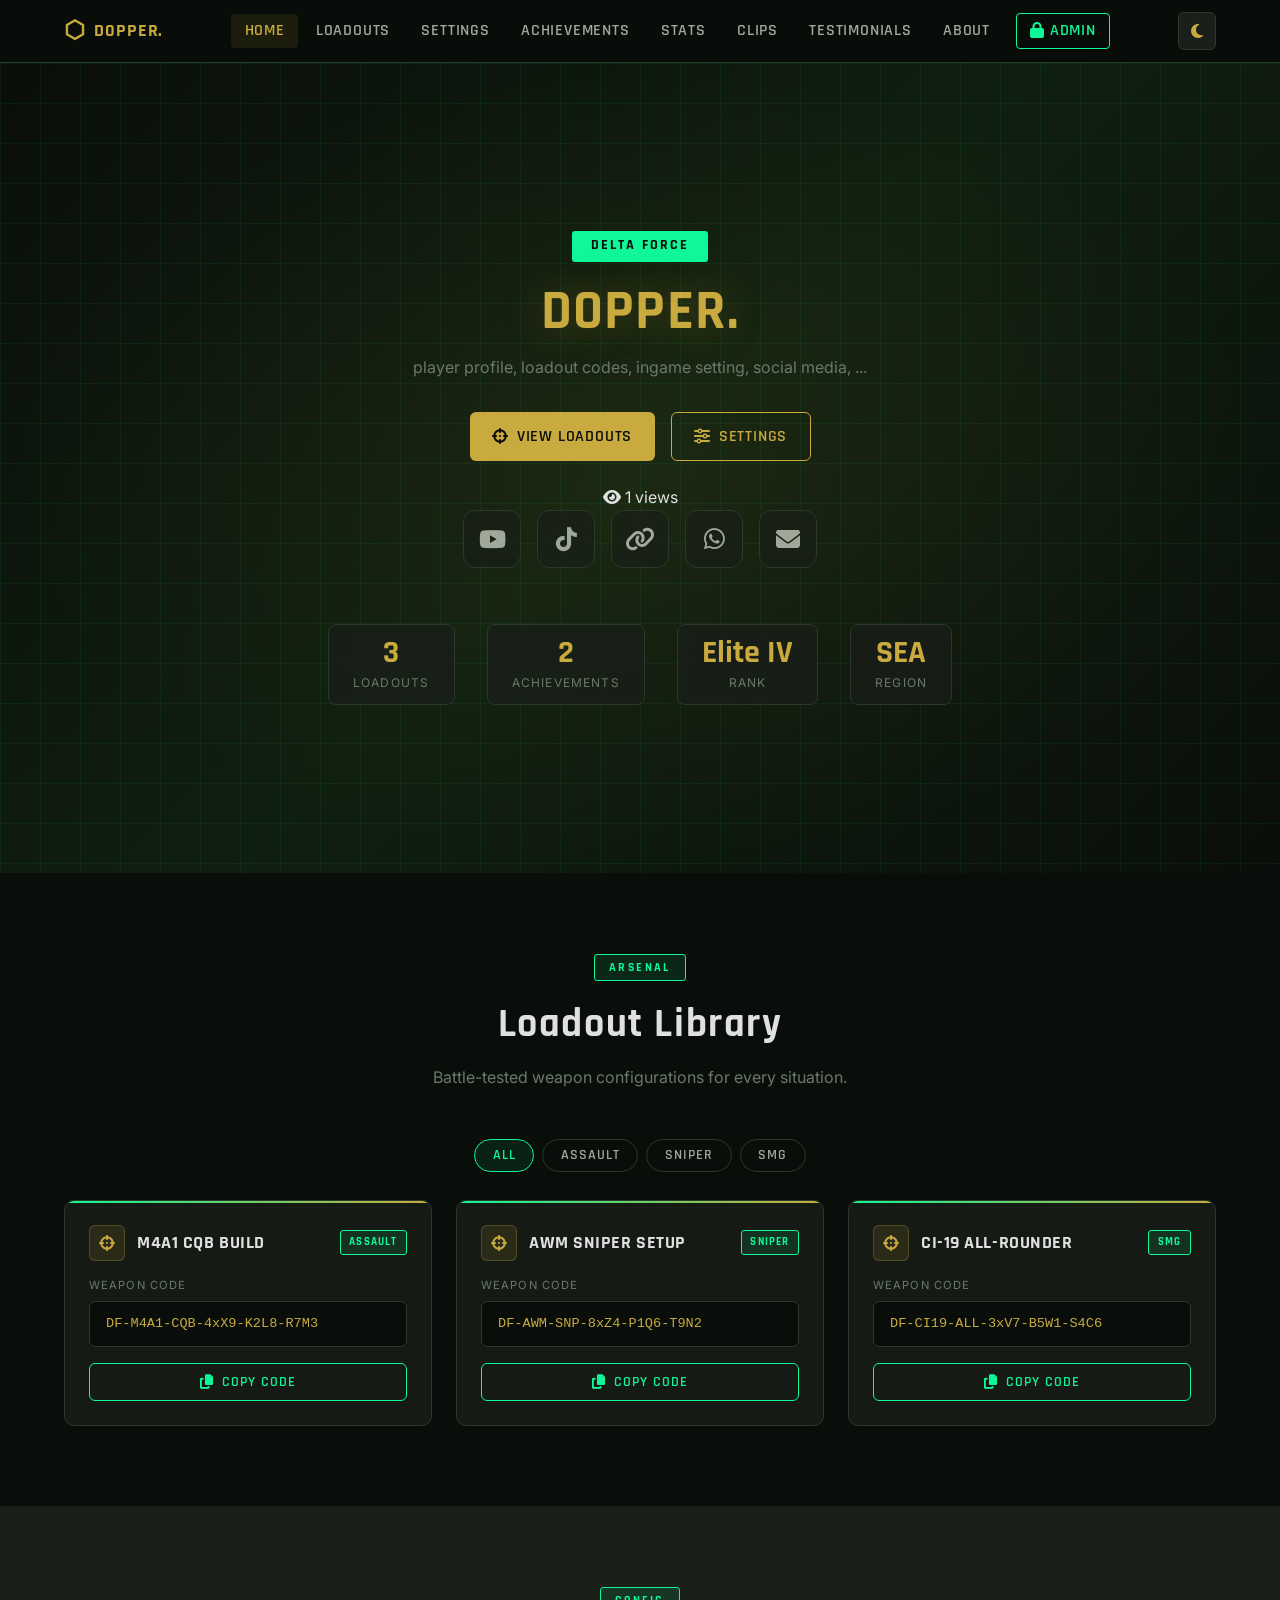
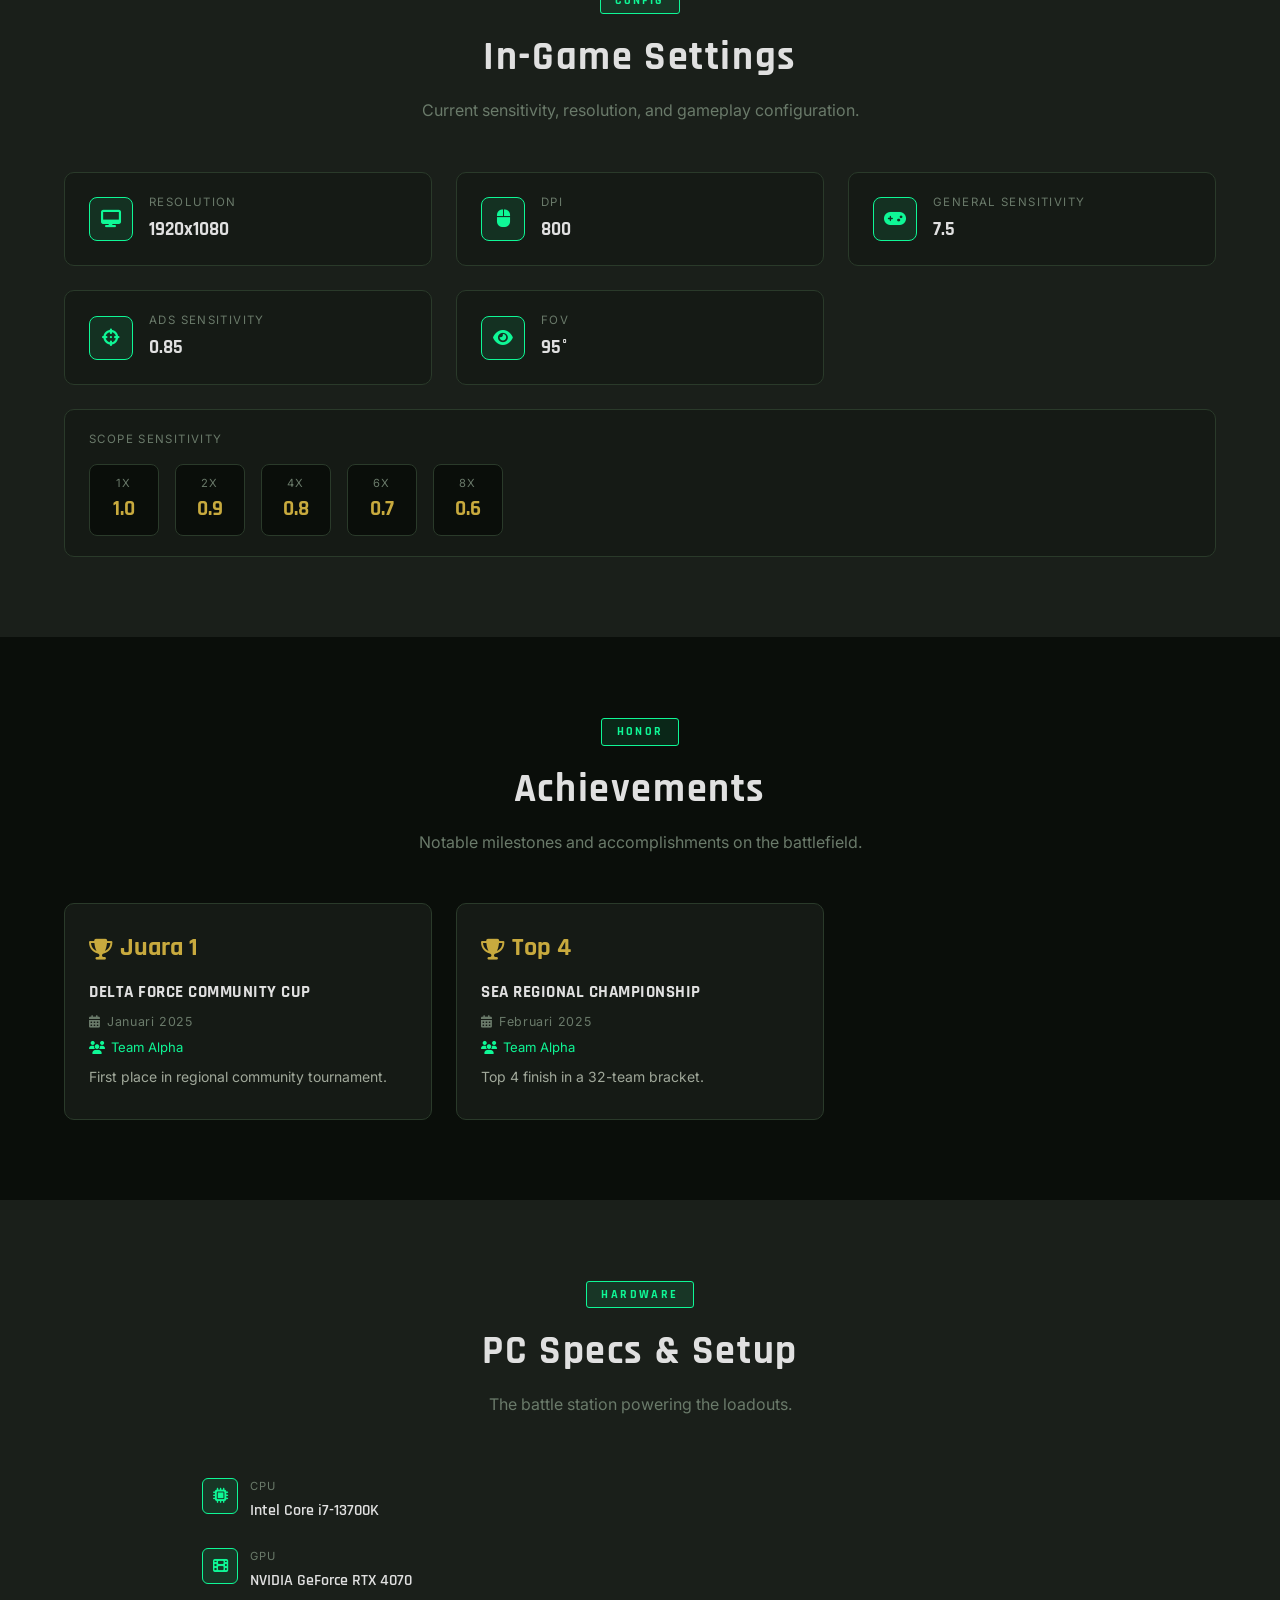
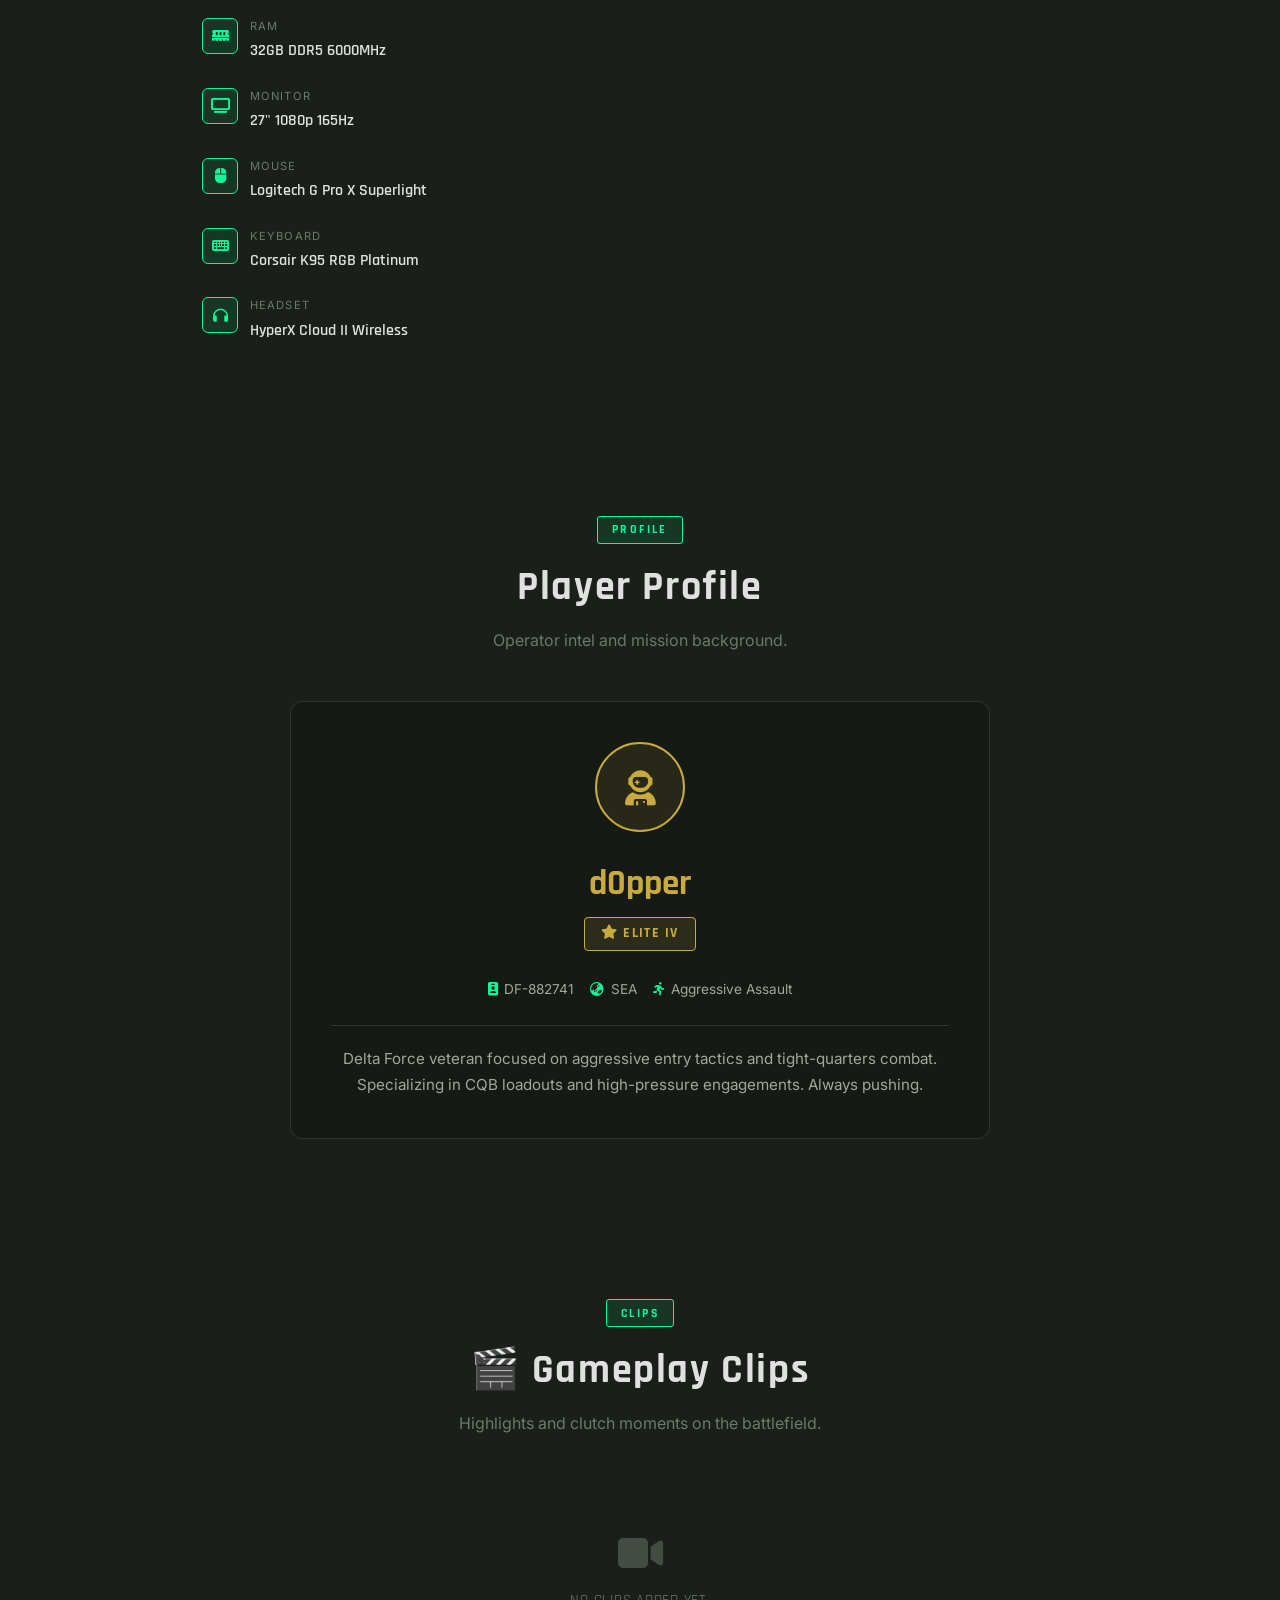
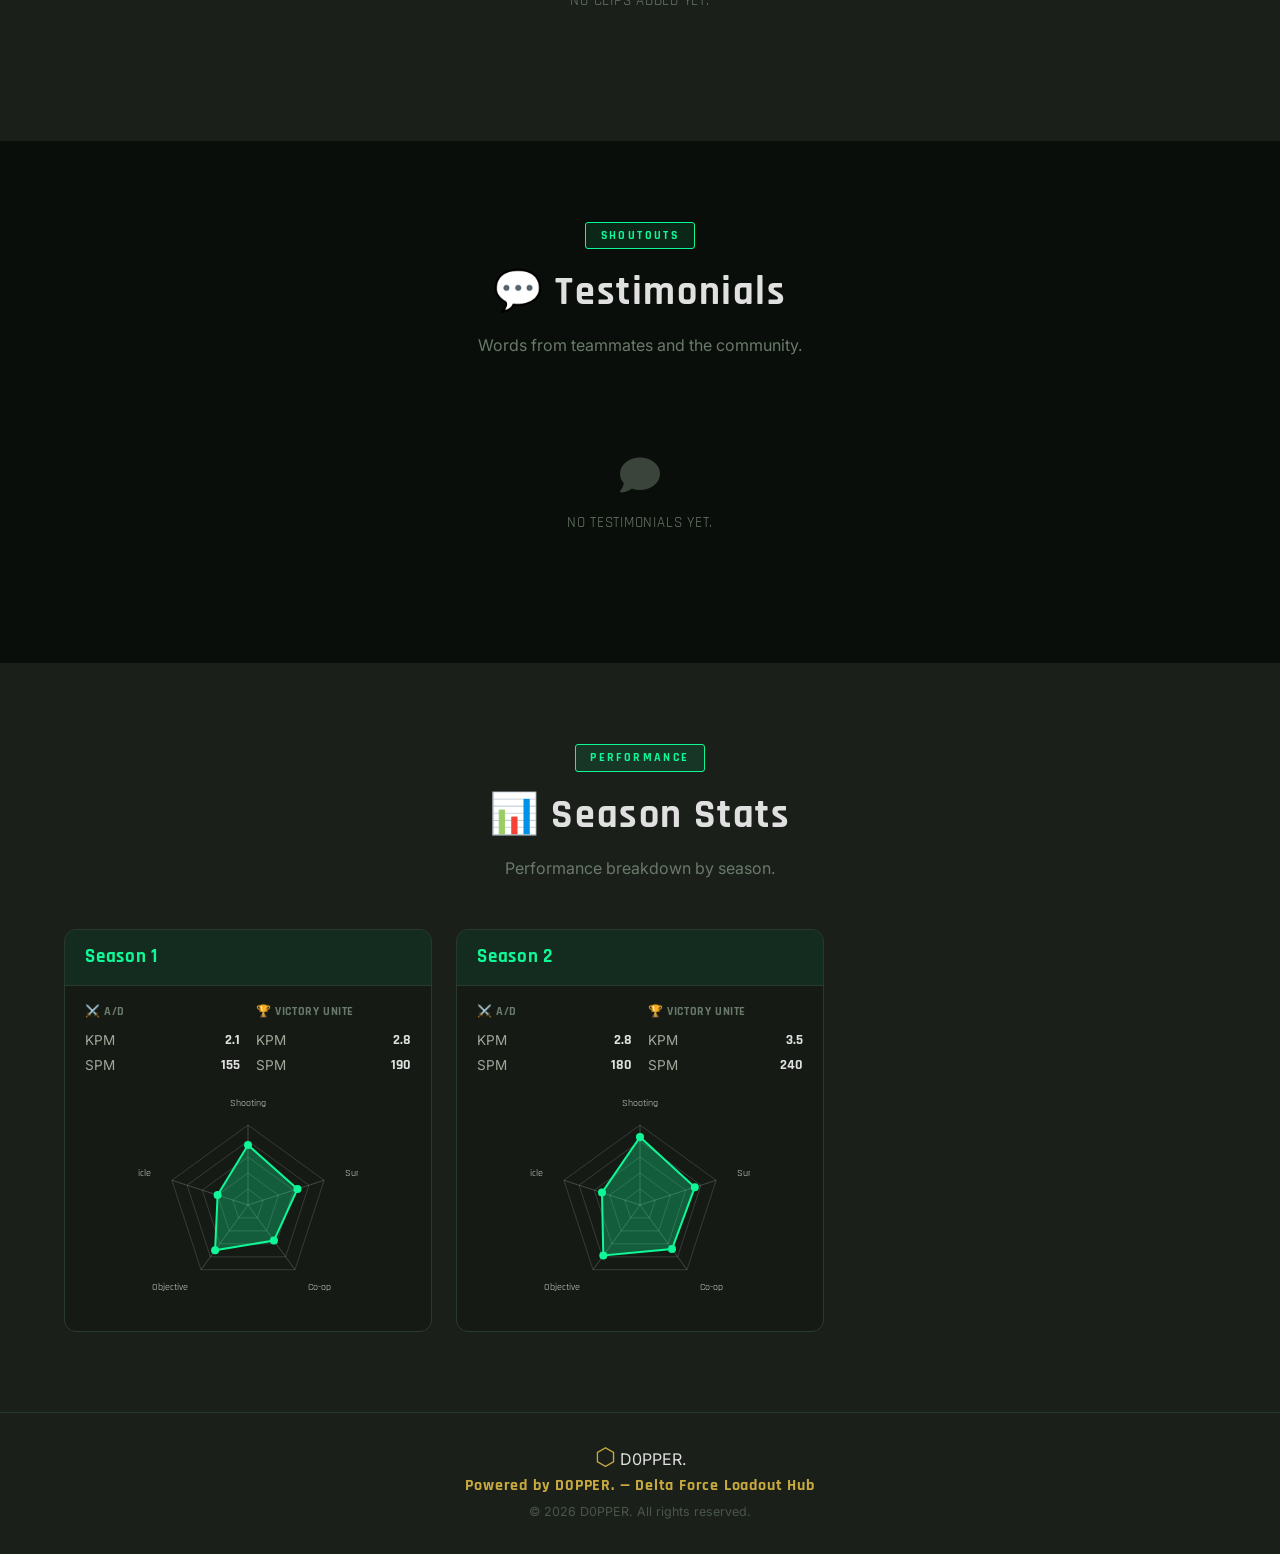
==== index.html @ c7f099c8 "Remove Player Stats section from homepage Co-authored-by: d0pper16 <250989698+d0pper16@users.noreply" ====
<!DOCTYPE html>
<html lang="en" data-theme="dark">
<head>
  <meta charset="UTF-8" />
  <meta name="viewport" content="width=device-width, initial-scale=1.0" />
  <title>D0PPER. | Delta Force Loadout Hub</title>
  <link rel="preconnect" href="https://fonts.googleapis.com" />
  <link rel="preconnect" href="https://fonts.gstatic.com" crossorigin />
  <link href="https://fonts.googleapis.com/css2?family=Rajdhani:wght@400;500;600;700&family=Inter:wght@300;400;500;600&display=swap" rel="stylesheet" />
  <link rel="stylesheet" href="https://cdnjs.cloudflare.com/ajax/libs/font-awesome/6.5.0/css/all.min.css" />
  <link rel="stylesheet" href="style.css" />
</head>
<body>

  <!-- NAVBAR -->
  <nav class="navbar" id="navbar">
    <div class="nav-container">
      <a href="#home" class="nav-brand">
        <span class="brand-icon">⬡</span>
        <span class="brand-text">D0PPER.</span>
      </a>
      <ul class="nav-links" id="navLinks">
        <li><a href="#home" class="nav-link active">Home</a></li>
        <li><a href="#loadouts" class="nav-link">Loadouts</a></li>
        <li><a href="#settings" class="nav-link">Settings</a></li>
        <li><a href="#achievements" class="nav-link">Achievements</a></li>
        <li><a href="#season-stats" class="nav-link">Stats</a></li>
        <li><a href="#clips" class="nav-link">Clips</a></li>
        <li><a href="#testimonials" class="nav-link">Testimonials</a></li>
        <li><a href="#about" class="nav-link">About</a></li>
        <li><a href="admin.html" class="nav-link nav-admin"><i class="fas fa-lock"></i> Admin</a></li>
      </ul>
      <div class="nav-actions">
        <button class="theme-toggle" id="themeToggle" title="Toggle Dark/Light Mode">
          <i class="fas fa-moon" id="themeIcon"></i>
        </button>
        <button class="hamburger" id="hamburger" aria-label="Toggle menu">
          <span></span><span></span><span></span>
        </button>
      </div>
    </div>
  </nav>

  <!-- HERO SECTION -->
  <section class="hero" id="home">
    <div class="hero-grid"></div>
    <div class="hero-content">
      <div class="hero-badge">DELTA FORCE</div>
      <h1 class="hero-title">D0PPER.</h1>
      <p class="hero-sub">player profile, loadout codes, ingame setting, social media, ...</p>
      <div class="hero-actions">
        <a href="#loadouts" class="btn btn-primary"><i class="fas fa-crosshairs"></i> View Loadouts</a>
        <a href="#settings" class="btn btn-outline"><i class="fas fa-sliders-h"></i> Settings</a>
      </div>
      <div class="visitor-counter" id="visitorCounter">
        <i class="fas fa-eye"></i> <span id="viewCount">0</span> views
      </div>
      <div class="social-links" id="socialLinks">
        <!-- Filled by JS -->
      </div>
    </div>
    <div class="hero-stats" id="heroStats">
      <!-- Filled by JS -->
    </div>
  </section>

  <!-- LOADOUTS SECTION -->
  <section class="section" id="loadouts">
    <div class="container">
      <div class="section-header">
        <div class="section-tag">ARSENAL</div>
        <h2 class="section-title">Loadout Library</h2>
        <p class="section-desc">Battle-tested weapon configurations for every situation.</p>
      </div>
      <div class="loadout-filter" id="loadoutFilter">
        <!-- Filled by JS -->
      </div>
      <!-- Favorite weapons header -->
      <div id="favoriteSection" style="display:none">
        <h3 class="favorite-section-title"><i class="fas fa-star"></i> Favorite Weapons</h3>
        <div class="favorite-grid" id="favoriteGrid"></div>
      </div>
      <!-- Regular grid -->
      <div class="loadout-grid" id="loadoutGrid"></div>
    </div>
  </section>

  <!-- SETTINGS SECTION -->
  <section class="section section-alt" id="settings">
    <div class="container">
      <div class="section-header">
        <div class="section-tag">CONFIG</div>
        <h2 class="section-title">In-Game Settings</h2>
        <p class="section-desc">Current sensitivity, resolution, and gameplay configuration.</p>
      </div>
      <div class="settings-dashboard" id="settingsDashboard">
        <!-- Filled by JS -->
      </div>
    </div>
  </section>

  <!-- ACHIEVEMENTS SECTION -->
  <section class="section" id="achievements">
    <div class="container">
      <div class="section-header">
        <div class="section-tag">HONOR</div>
        <h2 class="section-title">Achievements</h2>
        <p class="section-desc">Notable milestones and accomplishments on the battlefield.</p>
      </div>
      <div class="achievements-grid" id="achievementsGrid">
        <!-- Filled by JS -->
      </div>
    </div>
  </section>

  <!-- PC SPECS SECTION -->
  <section class="section section-alt" id="pcspecs">
    <div class="container">
      <div class="section-header">
        <div class="section-tag">HARDWARE</div>
        <h2 class="section-title">PC Specs &amp; Setup</h2>
        <p class="section-desc">The battle station powering the loadouts.</p>
      </div>
      <div class="specs-card" id="specsCard">
        <!-- Filled by JS -->
      </div>
    </div>
  </section>

  <!-- ABOUT SECTION -->
  <section class="section section-alt" id="about">
    <div class="container">
      <div class="section-header">
        <div class="section-tag">PROFILE</div>
        <h2 class="section-title">Player Profile</h2>
        <p class="section-desc">Operator intel and mission background.</p>
      </div>
      <div class="profile-card" id="profileCard">
        <!-- Filled by JS -->
      </div>
    </div>
  </section>

  <!-- CLIPS SECTION -->
  <section class="section section-alt" id="clips">
    <div class="container">
      <div class="section-header">
        <div class="section-tag">CLIPS</div>
        <h2 class="section-title">🎬 Gameplay Clips</h2>
        <p class="section-desc">Highlights and clutch moments on the battlefield.</p>
      </div>
      <div class="clips-grid" id="clipsGrid">
        <!-- Filled by JS -->
      </div>
    </div>
  </section>

  <!-- TESTIMONIALS SECTION -->
  <section class="section" id="testimonials">
    <div class="container">
      <div class="section-header">
        <div class="section-tag">SHOUTOUTS</div>
        <h2 class="section-title">💬 Testimonials</h2>
        <p class="section-desc">Words from teammates and the community.</p>
      </div>
      <div class="testimonials-grid" id="testimonialsGrid">
        <!-- Filled by JS -->
      </div>
    </div>
  </section>

  <!-- SEASON STATS SECTION -->
  <section class="section section-alt" id="season-stats">
    <div class="container">
      <div class="section-header">
        <div class="section-tag">PERFORMANCE</div>
        <h2 class="section-title">📊 Season Stats</h2>
        <p class="section-desc">Performance breakdown by season.</p>
      </div>
      <div class="season-stats-grid" id="seasonStatsGrid">
        <!-- Filled by JS -->
      </div>
    </div>
  </section>

  <!-- FOOTER -->
  <footer class="footer">
    <div class="container">
      <div class="footer-brand">
        <span class="brand-icon">⬡</span>
        <span>D0PPER.</span>
      </div>
      <p class="footer-text">Powered by D0PPER. &mdash; Delta Force Loadout Hub</p>
      <p class="footer-copy">&copy; <span id="footerYear"></span> D0PPER. All rights reserved.</p>
    </div>
  </footer>

  <!-- COPY TOAST -->
  <div class="toast" id="copyToast">
    <i class="fas fa-check-circle"></i> Code copied to clipboard!
  </div>

  <!-- LIGHTBOX -->
  <div class="lightbox" id="lightbox">
    <div class="lightbox-overlay" id="lightboxOverlay"></div>
    <div class="lightbox-content">
      <button class="lightbox-close" id="lightboxClose"><i class="fas fa-times"></i></button>
      <img class="lightbox-img" id="lightboxImg" src="" alt="Achievement Photo" />
    </div>
  </div>

  <script src="script.js"></script>
</body>
</html>
---- style.css ----
/* ============================================================
   style.css — D0PPER. | Military Tactical Theme
   ============================================================ */

/* ── GOOGLE FONTS ────────────────────────────────────────── */
@import url('https://fonts.googleapis.com/css2?family=Rajdhani:wght@400;500;600;700&family=Inter:wght@300;400;500;600&display=swap');

/* ── CSS VARIABLES ───────────────────────────────────────── */
:root {
  /* Dark theme (default) */
  --bg-primary:    #0a0e0a;
  --bg-secondary:  #1a1f1a;
  --bg-card:       #151a15;
  --bg-card-hover: #1f261f;
  --border-color:  #2a3a2a;
  --border-accent: #c8aa3e44;
  --text-primary:  #e0e0e0;
  --text-secondary:#a0a89a;
  --text-muted:    #6a7a6a;
  --accent:        #c8aa3e;
  --accent-dim:    #9a7e28;
  --accent2:       #0ff796;
  --accent2-light: #0ff796;
  --danger:        #c0392b;
  --danger-hover:  #e74c3c;
  --success:       #27ae60;
  --success-hover: #2ecc71;
  --shadow:        0 4px 20px rgba(0, 0, 0, 0.6);
  --shadow-accent: 0 0 20px rgba(200, 170, 62, 0.15);
  --glow:          0 0 10px rgba(200, 170, 62, 0.3);
  --nav-bg:        rgba(10, 14, 10, 0.95);
  --hero-bg:       linear-gradient(135deg, #0a0e0a 0%, #0f1f0f 50%, #0a0e0a 100%);
}

[data-theme="light"] {
  --bg-primary:    #f0f2ef;
  --bg-secondary:  #e2e6e0;
  --bg-card:       #ffffff;
  --bg-card-hover: #f5f7f4;
  --border-color:  #cdd4c8;
  --border-accent: #c8aa3e66;
  --text-primary:  #1a2418;
  --text-secondary:#4a5e42;
  --text-muted:    #7a8a74;
  --accent:        #9a7e28;
  --accent-dim:    #7a6218;
  --accent2:       #0aa85a;
  --accent2-light: #0cf07e;
  --shadow:        0 4px 20px rgba(0, 0, 0, 0.1);
  --shadow-accent: 0 0 20px rgba(154, 126, 40, 0.1);
  --glow:          0 0 10px rgba(154, 126, 40, 0.2);
  --nav-bg:        rgba(240, 242, 239, 0.97);
  --hero-bg:       linear-gradient(135deg, #d8dfd4 0%, #c8d4c0 50%, #d8dfd4 100%);
}

/* ── RESET & BASE ────────────────────────────────────────── */
*, *::before, *::after { box-sizing: border-box; margin: 0; padding: 0; }

html {
  scroll-behavior: smooth;
  font-size: 16px;
}

body {
  font-family: 'Inter', sans-serif;
  background-color: var(--bg-primary);
  color: var(--text-primary);
  line-height: 1.6;
  transition: background-color 0.3s ease, color 0.3s ease;
}

h1, h2, h3, h4, h5 {
  font-family: 'Rajdhani', sans-serif;
  font-weight: 700;
  letter-spacing: 0.04em;
}

a { text-decoration: none; color: inherit; }

ul { list-style: none; }

/* ── SCROLLBAR ───────────────────────────────────────────── */
::-webkit-scrollbar { width: 6px; }
::-webkit-scrollbar-track { background: var(--bg-secondary); }
::-webkit-scrollbar-thumb { background: var(--accent2); border-radius: 3px; }
::-webkit-scrollbar-thumb:hover { background: var(--accent); }

/* ── CONTAINER ───────────────────────────────────────────── */
.container {
  max-width: 1200px;
  margin: 0 auto;
  padding: 0 1.5rem;
}

/* ── NAVBAR ──────────────────────────────────────────────── */
.navbar {
  position: sticky;
  top: 0;
  z-index: 1000;
  background: var(--nav-bg);
  backdrop-filter: blur(12px);
  border-bottom: 1px solid var(--border-color);
  padding: 0.75rem 0;
  transition: background 0.3s ease;
}

.nav-container {
  max-width: 1200px;
  margin: 0 auto;
  padding: 0 1.5rem;
  display: flex;
  align-items: center;
  justify-content: space-between;
  gap: 1rem;
}

.nav-brand {
  display: flex;
  align-items: center;
  gap: 0.5rem;
  font-family: 'Rajdhani', sans-serif;
  font-size: 1.15rem;
  font-weight: 700;
  color: var(--accent);
  letter-spacing: 0.05em;
  text-transform: uppercase;
}

.brand-icon {
  font-size: 1.5rem;
  color: var(--accent);
  line-height: 1;
  animation: pulse-icon 3s ease-in-out infinite;
}

@keyframes pulse-icon {
  0%, 100% { opacity: 1; }
  50% { opacity: 0.6; }
}

.nav-links {
  display: flex;
  align-items: center;
  gap: 0.25rem;
}

.nav-link {
  padding: 0.4rem 0.85rem;
  border-radius: 4px;
  font-family: 'Rajdhani', sans-serif;
  font-size: 1rem;
  font-weight: 600;
  letter-spacing: 0.05em;
  text-transform: uppercase;
  color: var(--text-secondary);
  transition: color 0.2s, background 0.2s;
}

.nav-link:hover, .nav-link.active {
  color: var(--accent);
  background: rgba(200, 170, 62, 0.1);
}

.nav-admin {
  color: var(--accent2-light) !important;
  border: 1px solid var(--accent2);
  border-radius: 4px;
  margin-left: 0.5rem;
}

.nav-admin:hover {
  background: rgba(15, 247, 150, 0.15) !important;
  color: var(--accent2-light) !important;
}

.nav-actions {
  display: flex;
  align-items: center;
  gap: 0.75rem;
}

.theme-toggle {
  background: var(--bg-secondary);
  border: 1px solid var(--border-color);
  color: var(--accent);
  width: 38px;
  height: 38px;
  border-radius: 6px;
  cursor: pointer;
  display: flex;
  align-items: center;
  justify-content: center;
  font-size: 1rem;
  transition: all 0.2s;
}

.theme-toggle:hover {
  background: var(--accent);
  color: var(--bg-primary);
  border-color: var(--accent);
}

.hamburger {
  display: none;
  flex-direction: column;
  gap: 5px;
  background: none;
  border: none;
  cursor: pointer;
  padding: 0.3rem;
}

.hamburger span {
  display: block;
  width: 24px;
  height: 2px;
  background: var(--text-primary);
  border-radius: 2px;
  transition: all 0.3s;
}

/* ── BUTTONS ─────────────────────────────────────────────── */
.btn {
  display: inline-flex;
  align-items: center;
  gap: 0.5rem;
  padding: 0.65rem 1.4rem;
  border-radius: 6px;
  font-family: 'Rajdhani', sans-serif;
  font-size: 1rem;
  font-weight: 600;
  letter-spacing: 0.05em;
  text-transform: uppercase;
  border: none;
  cursor: pointer;
  transition: all 0.2s ease;
}

.btn-primary {
  background: var(--accent);
  color: #0a0e0a;
}
.btn-primary:hover {
  background: #d4b84a;
  transform: translateY(-1px);
  box-shadow: var(--glow);
}

.btn-outline {
  background: transparent;
  color: var(--accent);
  border: 1px solid var(--accent);
}
.btn-outline:hover {
  background: rgba(200, 170, 62, 0.12);
  transform: translateY(-1px);
}

.btn-danger {
  background: var(--danger);
  color: #fff;
}
.btn-danger:hover {
  background: var(--danger-hover);
}

.btn-success {
  background: var(--success);
  color: #fff;
}
.btn-success:hover {
  background: var(--success-hover);
}

.btn-sm {
  padding: 0.4rem 0.9rem;
  font-size: 0.875rem;
}

.btn-full { width: 100%; justify-content: center; }

/* ── HERO ────────────────────────────────────────────────── */
.hero {
  position: relative;
  min-height: 90vh;
  display: flex;
  flex-direction: column;
  align-items: center;
  justify-content: center;
  text-align: center;
  background: var(--hero-bg);
  overflow: hidden;
  padding: 4rem 1.5rem;
}

/* Tactical grid pattern */
.hero-grid {
  position: absolute;
  inset: 0;
  background-image:
    linear-gradient(rgba(15, 247, 150, 0.06) 1px, transparent 1px),
    linear-gradient(90deg, rgba(15, 247, 150, 0.06) 1px, transparent 1px);
  background-size: 40px 40px;
  pointer-events: none;
}

.hero::before {
  content: '';
  position: absolute;
  inset: 0;
  background: radial-gradient(ellipse at 50% 50%, rgba(200, 170, 62, 0.07) 0%, transparent 70%);
  pointer-events: none;
}

.hero-content {
  position: relative;
  z-index: 1;
  max-width: 800px;
}

.hero-badge {
  display: inline-block;
  padding: 0.3rem 1.2rem;
  background: var(--accent2);
  color: #0a0e0a;
  font-family: 'Rajdhani', sans-serif;
  font-size: 0.85rem;
  font-weight: 700;
  letter-spacing: 0.15em;
  text-transform: uppercase;
  border-radius: 3px;
  margin-bottom: 1.2rem;
}

.hero-title {
  font-size: clamp(1.8rem, 4.5vw, 3.5rem);
  color: var(--accent);
  text-shadow: 0 0 40px rgba(200, 170, 62, 0.3);
  line-height: 1.1;
  margin-bottom: 0.75rem;
  letter-spacing: 0.02em;
}

.hero-sub {
  font-size: 1rem;
  color: var(--text-muted);
  max-width: 500px;
  margin: 0 auto 2rem;
}

.hero-actions {
  display: flex;
  gap: 1rem;
  justify-content: center;
  flex-wrap: wrap;
  margin-bottom: 1.5rem;
}

/* ── VISITOR COUNTER ─────────────────────────────────────── */
/* ── VISITOR COUNTER (fixed top-right) ───────────────────── */
.visitor-counter-fixed {
  position: fixed;
  top: 70px;
  right: 1.25rem;
  z-index: 999;
  display: inline-flex;
  align-items: center;
  gap: 0.4rem;
  padding: 0.3rem 0.85rem;
  background: rgba(15, 247, 150, 0.1);
  border: 1px solid rgba(15, 247, 150, 0.35);
  border-radius: 20px;
  font-family: 'Rajdhani', sans-serif;
  font-size: 0.82rem;
  font-weight: 600;
  letter-spacing: 0.06em;
  color: var(--accent2);
  backdrop-filter: blur(8px);
  pointer-events: none;
}

.visitor-counter-fixed i { font-size: 0.78rem; }

/* ── SOCIAL LINKS ────────────────────────────────────────── */
.social-links {
  display: flex;
  gap: 1rem;
  justify-content: center;
  flex-wrap: wrap;
  margin-bottom: 0.5rem;
}

.social-btn {
  width: 58px;
  height: 58px;
  display: flex;
  align-items: center;
  justify-content: center;
  border: 1px solid var(--border-color);
  border-radius: 12px;
  background: rgba(26, 31, 26, 0.6);
  color: var(--text-secondary);
  font-size: 1.5rem;
  transition: all 0.2s;
  backdrop-filter: blur(6px);
}

.social-btn:hover {
  transform: translateY(-3px);
  border-color: var(--accent2);
  color: var(--accent2);
  background: rgba(15, 247, 150, 0.1);
  box-shadow: 0 4px 16px rgba(15, 247, 150, 0.15);
}

.social-btn-youtube:hover  { border-color: #ff0000; color: #ff0000; background: rgba(255,0,0,0.08); box-shadow: 0 4px 16px rgba(255,0,0,0.15); }
.social-btn-tiktok:hover   { border-color: #69c9d0; color: #69c9d0; background: rgba(105,201,208,0.08); box-shadow: 0 4px 16px rgba(105,201,208,0.15); }
.social-btn-whatsapp:hover { border-color: #25d366; color: #25d366; background: rgba(37,211,102,0.08); box-shadow: 0 4px 16px rgba(37,211,102,0.15); }

.hero-stats {
  position: relative;
  z-index: 1;
  display: flex;
  gap: 2rem;
  margin-top: 3rem;
  flex-wrap: wrap;
  justify-content: center;
}

.hero-stat {
  text-align: center;
  padding: 0.75rem 1.5rem;
  background: rgba(26, 31, 26, 0.7);
  border: 1px solid var(--border-color);
  border-radius: 8px;
  backdrop-filter: blur(8px);
}

.hero-stat-value {
  font-family: 'Rajdhani', sans-serif;
  font-size: 2rem;
  font-weight: 700;
  color: var(--accent);
  line-height: 1;
}

.hero-stat-label {
  font-size: 0.75rem;
  color: var(--text-muted);
  text-transform: uppercase;
  letter-spacing: 0.1em;
  margin-top: 0.25rem;
}

/* ── SECTIONS ────────────────────────────────────────────── */
.section {
  padding: 5rem 0;
}

.section-alt {
  background: var(--bg-secondary);
}

.section-header {
  text-align: center;
  margin-bottom: 3rem;
}

.section-tag {
  display: inline-block;
  padding: 0.2rem 0.9rem;
  background: rgba(15, 247, 150, 0.1);
  border: 1px solid var(--accent2);
  color: var(--accent2-light);
  font-family: 'Rajdhani', sans-serif;
  font-size: 0.75rem;
  font-weight: 700;
  letter-spacing: 0.2em;
  text-transform: uppercase;
  border-radius: 3px;
  margin-bottom: 0.75rem;
}

.section-title {
  font-size: clamp(1.75rem, 3.5vw, 2.5rem);
  color: var(--text-primary);
  margin-bottom: 0.5rem;
}

.section-desc {
  font-size: 1rem;
  color: var(--text-muted);
  max-width: 500px;
  margin: 0 auto;
}

/* ── LOADOUT FILTER ──────────────────────────────────────── */
.loadout-filter {
  display: flex;
  gap: 0.5rem;
  flex-wrap: wrap;
  margin-bottom: 1.75rem;
  justify-content: center;
}

.filter-btn {
  padding: 0.4rem 1.1rem;
  border: 1px solid var(--border-color);
  background: transparent;
  color: var(--text-secondary);
  font-family: 'Rajdhani', sans-serif;
  font-size: 0.875rem;
  font-weight: 600;
  letter-spacing: 0.07em;
  text-transform: uppercase;
  border-radius: 20px;
  cursor: pointer;
  transition: all 0.2s;
}

.filter-btn:hover,
.filter-btn.active {
  border-color: var(--accent2);
  color: var(--accent2);
  background: rgba(15, 247, 150, 0.08);
}

/* ── LOADOUT CARDS ───────────────────────────────────────── */
.loadout-grid {
  display: grid;
  grid-template-columns: repeat(auto-fill, minmax(320px, 1fr));
  gap: 1.5rem;
}

.loadout-card,
.featured-loadout-card {
  background: var(--bg-card);
  border: 1px solid var(--border-color);
  border-radius: 10px;
  padding: 1.5rem;
  position: relative;
  overflow: hidden;
  transition: opacity 0.5s ease, transform 0.5s ease, border-color 0.2s, box-shadow 0.2s;
  opacity: 0;
  transform: translateY(24px);
}

.loadout-card.animate-in,
.featured-loadout-card.animate-in {
  opacity: 1;
  transform: translateY(0);
}

.loadout-card::before,
.featured-loadout-card::before {
  content: '';
  position: absolute;
  top: 0; left: 0; right: 0;
  height: 2px;
  background: linear-gradient(90deg, var(--accent2), var(--accent));
}

.loadout-card:hover,
.featured-loadout-card:hover {
  transform: translateY(-3px);
  border-color: var(--accent);
  box-shadow: var(--shadow-accent);
  background: var(--bg-card-hover);
}

.featured-loadout-card {
  border-color: var(--accent);
  box-shadow: 0 0 24px rgba(200, 170, 62, 0.12);
  grid-column: 1 / -1;
}

.featured-badge {
  display: inline-block;
  padding: 0.2rem 0.7rem;
  background: rgba(200, 170, 62, 0.15);
  border: 1px solid var(--accent);
  color: var(--accent);
  font-family: 'Rajdhani', sans-serif;
  font-size: 0.72rem;
  font-weight: 700;
  letter-spacing: 0.12em;
  text-transform: uppercase;
  border-radius: 3px;
  margin-bottom: 0.75rem;
}

.loadout-card-header {
  display: flex;
  align-items: center;
  gap: 0.75rem;
  margin-bottom: 1rem;
  flex-wrap: wrap;
}

.loadout-icon {
  width: 36px;
  height: 36px;
  background: rgba(200, 170, 62, 0.12);
  border: 1px solid var(--border-accent);
  border-radius: 6px;
  display: flex;
  align-items: center;
  justify-content: center;
  color: var(--accent);
  font-size: 1rem;
  flex-shrink: 0;
}

.loadout-title {
  font-family: 'Rajdhani', sans-serif;
  font-size: 1.15rem;
  font-weight: 700;
  color: var(--text-primary);
  text-transform: uppercase;
  letter-spacing: 0.03em;
  flex: 1;
}

.loadout-category-tag {
  display: inline-block;
  padding: 0.15rem 0.55rem;
  background: rgba(15, 247, 150, 0.1);
  border: 1px solid var(--accent2);
  color: var(--accent2);
  font-family: 'Rajdhani', sans-serif;
  font-size: 0.7rem;
  font-weight: 700;
  letter-spacing: 0.1em;
  text-transform: uppercase;
  border-radius: 3px;
}

.loadout-code-label {
  font-size: 0.7rem;
  color: var(--text-muted);
  text-transform: uppercase;
  letter-spacing: 0.1em;
  margin-bottom: 0.4rem;
}

.loadout-code {
  font-family: 'Courier New', monospace;
  font-size: 0.85rem;
  background: var(--bg-primary);
  border: 1px solid var(--border-color);
  border-radius: 6px;
  padding: 0.75rem 1rem;
  color: var(--accent);
  word-break: break-all;
  margin-bottom: 1rem;
  line-height: 1.5;
}

/* ── WEAPON CODES LIST ───────────────────────────────────── */
.weapon-codes-list {
  display: flex;
  flex-direction: column;
  gap: 0.6rem;
  margin-top: 0.75rem;
}

.weapon-code-entry {
  background: var(--bg-primary);
  border: 1px solid var(--border-color);
  border-radius: 8px;
  padding: 0.65rem 0.85rem;
  display: flex;
  flex-direction: column;
  gap: 0.3rem;
}

.weapon-code-name {
  font-family: 'Rajdhani', sans-serif;
  font-size: 0.72rem;
  font-weight: 700;
  color: var(--accent2);
  text-transform: uppercase;
  letter-spacing: 0.1em;
}

.weapon-code-value {
  font-family: 'Courier New', monospace;
  font-size: 0.82rem;
  color: var(--accent);
  word-break: break-all;
  line-height: 1.4;
}

.weapon-code-entry .copy-btn {
  margin-top: 0.3rem;
  padding: 0.35rem 0.7rem;
  font-size: 0.78rem;
}

.copy-btn {
  width: 100%;
  background: transparent;
  border: 1px solid var(--accent2);
  color: var(--accent2-light);
  font-family: 'Rajdhani', sans-serif;
  font-size: 0.9rem;
  font-weight: 600;
  letter-spacing: 0.08em;
  padding: 0.55rem 1rem;
  border-radius: 6px;
  cursor: pointer;
  display: flex;
  align-items: center;
  justify-content: center;
  gap: 0.5rem;
  transition: all 0.2s;
  text-transform: uppercase;
}

.copy-btn:hover {
  background: rgba(15, 247, 150, 0.12);
  border-color: var(--accent);
  color: var(--accent);
}

.copy-btn.copied {
  background: rgba(39, 174, 96, 0.15);
  border-color: var(--success);
  color: var(--success);
}

.empty-state {
  text-align: center;
  padding: 3rem;
  color: var(--text-muted);
  grid-column: 1 / -1;
}

.empty-state i {
  font-size: 3rem;
  margin-bottom: 1rem;
  opacity: 0.4;
}

.empty-state p {
  font-family: 'Rajdhani', sans-serif;
  font-size: 1.1rem;
  letter-spacing: 0.05em;
  text-transform: uppercase;
}

/* ── SETTINGS DASHBOARD ──────────────────────────────────── */
.settings-dashboard {
  display: grid;
  grid-template-columns: repeat(auto-fill, minmax(280px, 1fr));
  gap: 1.5rem;
}

.setting-card {
  background: var(--bg-card);
  border: 1px solid var(--border-color);
  border-radius: 10px;
  padding: 1.25rem 1.5rem;
  display: flex;
  align-items: center;
  gap: 1rem;
  transition: opacity 0.5s ease, transform 0.5s ease, border-color 0.2s, background 0.2s;
  opacity: 0;
  transform: translateY(24px);
}

.setting-card.animate-in {
  opacity: 1;
  transform: translateY(0);
}

.setting-card:hover {
  border-color: var(--accent2);
  background: var(--bg-card-hover);
}

.setting-icon {
  width: 44px;
  height: 44px;
  background: rgba(15, 247, 150, 0.1);
  border: 1px solid var(--accent2);
  border-radius: 8px;
  display: flex;
  align-items: center;
  justify-content: center;
  color: var(--accent2-light);
  font-size: 1.1rem;
  flex-shrink: 0;
}

.setting-info { flex: 1; min-width: 0; }

.setting-label {
  font-size: 0.72rem;
  color: var(--text-muted);
  text-transform: uppercase;
  letter-spacing: 0.12em;
  margin-bottom: 0.2rem;
}

.setting-value {
  font-family: 'Rajdhani', sans-serif;
  font-size: 1.2rem;
  font-weight: 700;
  color: var(--text-primary);
}

/* Scope sensitivity sub-card */
.scope-sens-card {
  grid-column: 1 / -1;
  background: var(--bg-card);
  border: 1px solid var(--border-color);
  border-radius: 10px;
  padding: 1.25rem 1.5rem;
}

.scope-sens-title {
  font-size: 0.72rem;
  color: var(--text-muted);
  text-transform: uppercase;
  letter-spacing: 0.12em;
  margin-bottom: 1rem;
}

.scope-sens-grid {
  display: flex;
  gap: 1rem;
  flex-wrap: wrap;
}

.scope-item {
  text-align: center;
  background: var(--bg-primary);
  border: 1px solid var(--border-color);
  border-radius: 8px;
  padding: 0.6rem 1rem;
  min-width: 70px;
}

.scope-item-mag {
  font-size: 0.7rem;
  color: var(--text-muted);
  text-transform: uppercase;
  letter-spacing: 0.1em;
}

.scope-item-val {
  font-family: 'Rajdhani', sans-serif;
  font-size: 1.3rem;
  font-weight: 700;
  color: var(--accent);
}

/* ── ACHIEVEMENTS ────────────────────────────────────────── */
.achievements-grid {
  display: grid;
  grid-template-columns: repeat(auto-fill, minmax(320px, 1fr));
  gap: 1.5rem;
}

.achievement-card {
  background: var(--bg-card);
  border: 1px solid var(--border-color);
  border-radius: 10px;
  padding: 1.5rem;
  transition: opacity 0.5s ease, transform 0.5s ease, border-color 0.2s;
  opacity: 0;
  transform: translateY(24px);
}

.achievement-card.animate-in {
  opacity: 1;
  transform: translateY(0);
}

.achievement-card:hover {
  border-color: var(--accent);
}

.achievement-placement {
  font-family: 'Rajdhani', sans-serif;
  font-size: 1.6rem;
  font-weight: 700;
  color: var(--accent);
  margin-bottom: 0.6rem;
  display: flex;
  align-items: center;
  gap: 0.5rem;
}

.achievement-placement i {
  color: var(--accent);
  font-size: 1.3rem;
}

.achievement-body { }

.achievement-tournament {
  font-family: 'Rajdhani', sans-serif;
  font-size: 1.05rem;
  font-weight: 700;
  color: var(--text-primary);
  text-transform: uppercase;
  letter-spacing: 0.03em;
  margin-bottom: 0.4rem;
}

.achievement-date {
  font-size: 0.78rem;
  color: var(--text-muted);
  letter-spacing: 0.05em;
  margin-bottom: 0.3rem;
  display: flex;
  align-items: center;
  gap: 0.4rem;
}

.achievement-team {
  font-size: 0.82rem;
  color: var(--accent2-light);
  margin-bottom: 0.4rem;
  display: flex;
  align-items: center;
  gap: 0.4rem;
}

.achievement-desc {
  font-size: 0.875rem;
  color: var(--text-secondary);
  margin-top: 0.5rem;
  margin-bottom: 0.5rem;
  line-height: 1.5;
}

/* Achievement photo thumbnails */
.photo-thumb-row {
  display: flex;
  gap: 0.5rem;
  flex-wrap: wrap;
  margin-top: 0.75rem;
}

.photo-thumb {
  width: 60px;
  height: 60px;
  object-fit: cover;
  border-radius: 6px;
  border: 1px solid var(--border-color);
  transition: transform 0.2s, border-color 0.2s;
}

.photo-thumb:hover {
  transform: scale(1.08);
  border-color: var(--accent);
}

/* ── LIGHTBOX ────────────────────────────────────────────── */
.lightbox {
  position: fixed;
  inset: 0;
  z-index: 10000;
  display: flex;
  align-items: center;
  justify-content: center;
  opacity: 0;
  pointer-events: none;
  transition: opacity 0.25s ease;
}

.lightbox.active {
  opacity: 1;
  pointer-events: all;
}

.lightbox-overlay {
  position: absolute;
  inset: 0;
  background: rgba(0, 0, 0, 0.88);
  backdrop-filter: blur(4px);
}

.lightbox-content {
  position: relative;
  z-index: 1;
  max-width: 90vw;
  max-height: 88vh;
  display: flex;
  align-items: center;
  justify-content: center;
}

.lightbox-img {
  max-width: 90vw;
  max-height: 85vh;
  border-radius: 8px;
  box-shadow: 0 8px 40px rgba(0,0,0,0.6);
  object-fit: contain;
}

.lightbox-close {
  position: absolute;
  top: -2.5rem;
  right: 0;
  background: none;
  border: none;
  color: #fff;
  font-size: 1.4rem;
  cursor: pointer;
  opacity: 0.75;
  transition: opacity 0.2s;
  padding: 0.25rem;
}

.lightbox-close:hover { opacity: 1; }

/* ── PC SPECS ────────────────────────────────────────────── */
.specs-card {
  max-width: 900px;
  margin: 0 auto;
}

.specs-subsection {
  background: var(--bg-card);
  border: 1px solid var(--border-color);
  border-radius: 12px;
  padding: 1.5rem 2rem;
  margin-bottom: 1.5rem;
}

.specs-subtitle {
  font-family: 'Rajdhani', sans-serif;
  font-size: 1rem;
  font-weight: 700;
  color: var(--accent2);
  text-transform: uppercase;
  letter-spacing: 0.1em;
  margin-bottom: 1.25rem;
  padding-bottom: 0.5rem;
  border-bottom: 1px solid var(--border-color);
}

.specs-grid {
  display: grid;
  grid-template-columns: repeat(auto-fill, minmax(220px, 1fr));
  gap: 1rem;
}

.spec-item {
  display: flex;
  align-items: flex-start;
  gap: 0.75rem;
  padding: 0.75rem;
  border-radius: 8px;
  transition: opacity 0.5s ease, transform 0.5s ease, background 0.2s;
  opacity: 0;
  transform: translateY(24px);
}

.spec-item.animate-in {
  opacity: 1;
  transform: translateY(0);
}

.spec-item:hover { background: var(--bg-card-hover); }

.spec-icon {
  width: 36px;
  height: 36px;
  background: rgba(15, 247, 150, 0.1);
  border: 1px solid var(--accent2);
  border-radius: 6px;
  display: flex;
  align-items: center;
  justify-content: center;
  color: var(--accent2-light);
  font-size: 0.95rem;
  flex-shrink: 0;
}

.spec-info { flex: 1; }

.spec-label {
  font-size: 0.7rem;
  color: var(--text-muted);
  text-transform: uppercase;
  letter-spacing: 0.1em;
  margin-bottom: 0.15rem;
}

.spec-value {
  font-family: 'Rajdhani', sans-serif;
  font-size: 1rem;
  font-weight: 600;
  color: var(--text-primary);
}

.spec-value-list {
  list-style: none;
  padding: 0;
  margin: 0;
}

.spec-value-list li {
  font-family: 'Rajdhani', sans-serif;
  font-size: 0.95rem;
  font-weight: 600;
  color: var(--text-primary);
  line-height: 1.5;
}

/* ── STATS BARS ──────────────────────────────────────────── */
.stats-bars {
  max-width: 700px;
  margin: 0 auto;
  display: flex;
  flex-direction: column;
  gap: 1.25rem;
}

.stat-bar-item {
  transition: opacity 0.5s ease, transform 0.5s ease;
  opacity: 0;
  transform: translateY(24px);
}

.stat-bar-item.animate-in {
  opacity: 1;
  transform: translateY(0);
}

.stat-bar-label {
  display: flex;
  justify-content: space-between;
  align-items: center;
  margin-bottom: 0.5rem;
  font-family: 'Rajdhani', sans-serif;
  font-size: 1rem;
  font-weight: 600;
  letter-spacing: 0.05em;
  text-transform: uppercase;
  color: var(--text-primary);
}

.stat-bar-label span:last-child {
  color: var(--accent2);
  font-size: 0.9rem;
}

.stat-bar-track {
  height: 8px;
  background: var(--bg-card);
  border: 1px solid var(--border-color);
  border-radius: 4px;
  overflow: hidden;
}

.stat-bar-fill {
  height: 100%;
  background: linear-gradient(90deg, var(--accent2), var(--accent));
  border-radius: 4px;
  transition: width 1.1s cubic-bezier(0.4, 0, 0.2, 1);
}

/* ── PROFILE CARD ────────────────────────────────────────── */
.profile-card {
  background: var(--bg-card);
  border: 1px solid var(--border-color);
  border-radius: 12px;
  padding: 2.5rem;
  max-width: 700px;
  margin: 0 auto;
  text-align: center;
}

.profile-avatar {
  width: 90px;
  height: 90px;
  background: rgba(200, 170, 62, 0.1);
  border: 2px solid var(--accent);
  border-radius: 50%;
  display: flex;
  align-items: center;
  justify-content: center;
  font-size: 2.2rem;
  color: var(--accent);
  margin: 0 auto 1.5rem;
}

.profile-nickname {
  font-family: 'Rajdhani', sans-serif;
  font-size: 2.2rem;
  font-weight: 700;
  color: var(--accent);
  margin-bottom: 0.25rem;
}

.profile-meta {
  display: flex;
  gap: 1rem;
  justify-content: center;
  flex-wrap: wrap;
  margin: 1rem 0 1.5rem;
}

.profile-meta-item {
  display: flex;
  align-items: center;
  gap: 0.4rem;
  font-size: 0.85rem;
  color: var(--text-secondary);
}

.profile-meta-item i { color: var(--accent2-light); }

.profile-bio {
  font-size: 0.95rem;
  color: var(--text-secondary);
  line-height: 1.7;
  border-top: 1px solid var(--border-color);
  padding-top: 1.25rem;
  margin-top: 0.5rem;
}

.profile-rank-badge {
  display: inline-block;
  padding: 0.3rem 1rem;
  background: rgba(200, 170, 62, 0.12);
  border: 1px solid var(--accent);
  color: var(--accent);
  font-family: 'Rajdhani', sans-serif;
  font-size: 0.9rem;
  font-weight: 700;
  letter-spacing: 0.1em;
  text-transform: uppercase;
  border-radius: 4px;
  margin-bottom: 0.75rem;
}

/* ── FOOTER ──────────────────────────────────────────────── */
.footer {
  background: var(--bg-secondary);
  border-top: 1px solid var(--border-color);
  padding: 2rem 0;
  text-align: center;
}

.footer-text {
  font-family: 'Rajdhani', sans-serif;
  font-size: 1rem;
  font-weight: 700;
  color: var(--accent);
  margin-bottom: 0.25rem;
  letter-spacing: 0.05em;
}

.footer-copy {
  font-size: 0.78rem;
  color: var(--text-muted);
  opacity: 0.6;
}

/* ── TOAST ───────────────────────────────────────────────── */
.toast {
  position: fixed;
  bottom: 2rem;
  right: 2rem;
  padding: 0.85rem 1.5rem;
  background: var(--success);
  color: #fff;
  border-radius: 8px;
  font-family: 'Rajdhani', sans-serif;
  font-size: 1rem;
  font-weight: 600;
  letter-spacing: 0.05em;
  display: flex;
  align-items: center;
  gap: 0.5rem;
  box-shadow: 0 6px 20px rgba(0,0,0,0.3);
  transform: translateY(100px);
  opacity: 0;
  transition: transform 0.3s ease, opacity 0.3s ease;
  z-index: 9999;
  pointer-events: none;
}

.toast.show {
  transform: translateY(0);
  opacity: 1;
}

.toast.error {
  background: var(--danger);
}

/* ── ADMIN BADGE (navbar) ────────────────────────────────── */
.admin-badge {
  background: var(--accent2);
  color: #0a0e0a;
  font-family: 'Rajdhani', sans-serif;
  font-size: 0.65rem;
  font-weight: 700;
  letter-spacing: 0.12em;
  padding: 0.1rem 0.5rem;
  border-radius: 3px;
  text-transform: uppercase;
}

/* ── RESPONSIVE ──────────────────────────────────────────── */
@media (max-width: 768px) {
  .nav-links {
    position: fixed;
    top: 63px;
    left: 0;
    right: 0;
    background: var(--nav-bg);
    backdrop-filter: blur(12px);
    flex-direction: column;
    padding: 1rem;
    gap: 0.25rem;
    border-bottom: 1px solid var(--border-color);
    transform: translateY(-110%);
    transition: transform 0.3s ease;
    z-index: 999;
  }

  .nav-links.open { transform: translateY(0); }

  .nav-link { padding: 0.65rem 1rem; border-radius: 6px; width: 100%; display: block; }

  .hamburger { display: flex; }

  .loadout-grid,
  .settings-dashboard,
  .achievements-grid {
    grid-template-columns: 1fr;
  }

  .featured-loadout-card { grid-column: 1; }

  .hero-actions {
    flex-direction: column;
    align-items: center;
  }

  .hero-stats { gap: 0.75rem; }

  .specs-card { grid-template-columns: 1fr; }

  .profile-card { padding: 1.5rem; }

  .scope-sens-grid { justify-content: center; }
}

@media (max-width: 480px) {
  .section { padding: 3.5rem 0; }
  .toast { left: 1rem; right: 1rem; text-align: center; justify-content: center; }
  .hero-title { font-size: 1.6rem; }
}

/* ── FAVORITE WEAPONS SECTION ───────────────────────────── */
#favoriteSection {
  margin-bottom: 2rem;
}

.favorite-section-title {
  font-size: 1.4rem;
  color: var(--accent2);
  margin-bottom: 1rem;
  display: flex;
  align-items: center;
  gap: 0.5rem;
}

.favorite-grid {
  display: grid;
  grid-template-columns: repeat(auto-fill, minmax(280px, 1fr));
  gap: 1.5rem;
  margin-bottom: 1.5rem;
}

.favorite-loadout-card {
  background: var(--bg-card);
  border: 2px solid #0ff796;
  border-radius: 12px;
  padding: 1.5rem;
  position: relative;
  box-shadow: 0 0 16px rgba(15, 247, 150, 0.25);
  transition: transform 0.2s ease, box-shadow 0.2s ease;
}

.favorite-loadout-card:hover {
  transform: translateY(-4px);
  box-shadow: 0 0 28px rgba(15, 247, 150, 0.4);
}

.favorite-badge {
  position: absolute;
  top: -1px;
  right: 12px;
  background: #0ff796;
  color: #0a0e0a;
  font-size: 0.65rem;
  font-weight: 700;
  font-family: 'Rajdhani', sans-serif;
  letter-spacing: 0.08em;
  padding: 2px 10px;
  border-radius: 0 0 8px 8px;
}

/* ── CLIPS SECTION ───────────────────────────────────────── */
.clips-grid {
  display: grid;
  grid-template-columns: repeat(auto-fill, minmax(320px, 1fr));
  gap: 1.5rem;
}

.clip-card {
  background: var(--bg-card);
  border: 1px solid var(--border-color);
  border-radius: 12px;
  overflow: hidden;
  transition: transform 0.2s ease, box-shadow 0.2s ease;
}

.clip-card:hover {
  transform: translateY(-4px);
  box-shadow: var(--shadow);
}

.clip-title {
  font-family: 'Rajdhani', sans-serif;
  font-size: 1.1rem;
  font-weight: 700;
  color: var(--accent2);
  padding: 0.75rem 1rem 0.5rem;
}

.clip-embed {
  position: relative;
  width: 100%;
  padding-bottom: 56.25%;
  height: 0;
  overflow: hidden;
}

.clip-embed iframe {
  position: absolute;
  top: 0; left: 0;
  width: 100%;
  height: 100%;
  border: none;
}

.clip-desc {
  padding: 0.5rem 1rem 0.75rem;
  font-size: 0.85rem;
  color: var(--text-secondary);
}

/* ── TESTIMONIALS SECTION ────────────────────────────────── */
.testimonial-form-public {
  background: var(--bg-card);
  border: 1px solid var(--border-color);
  border-radius: 12px;
  padding: 1.75rem 2rem;
  max-width: 600px;
  margin: 0 auto 2.5rem;
}

.testimonial-form-title {
  font-family: 'Rajdhani', sans-serif;
  font-size: 1.1rem;
  font-weight: 700;
  color: var(--accent2);
  text-transform: uppercase;
  letter-spacing: 0.08em;
  margin-bottom: 1.25rem;
}

.testimonial-form-public .form-group {
  margin-bottom: 1rem;
}

.testimonial-form-public label {
  display: block;
  font-size: 0.8rem;
  font-weight: 600;
  color: var(--text-secondary);
  text-transform: uppercase;
  letter-spacing: 0.08em;
  margin-bottom: 0.4rem;
}

.testimonial-form-public input,
.testimonial-form-public textarea {
  width: 100%;
  background: var(--bg-primary);
  border: 1px solid var(--border-color);
  border-radius: 6px;
  padding: 0.6rem 0.9rem;
  color: var(--text-primary);
  font-size: 0.95rem;
  font-family: 'Inter', sans-serif;
  transition: border-color 0.2s;
  box-sizing: border-box;
}

.testimonial-form-public input:focus,
.testimonial-form-public textarea:focus {
  outline: none;
  border-color: var(--accent2);
}

.testimonials-grid {
  display: grid;
  grid-template-columns: repeat(auto-fill, minmax(280px, 1fr));
  gap: 1.5rem;
}

.testimonial-card {
  background: var(--bg-card);
  border: 1px solid var(--border-color);
  border-radius: 12px;
  padding: 1.5rem;
  position: relative;
  transition: transform 0.2s ease, box-shadow 0.2s ease;
}

.testimonial-card:hover {
  transform: translateY(-4px);
  box-shadow: var(--shadow);
}

.testimonial-quote {
  font-size: 2rem;
  color: var(--accent2);
  opacity: 0.4;
  margin-bottom: 0.75rem;
}

.testimonial-message {
  font-size: 0.95rem;
  color: var(--text-primary);
  line-height: 1.6;
  margin-bottom: 1rem;
  font-style: italic;
}

.testimonial-sender {
  font-size: 0.9rem;
  font-weight: 600;
  color: var(--accent2);
  font-family: 'Rajdhani', sans-serif;
}

.censored-badge {
  font-size: 0.8rem;
  opacity: 0.7;
}

/* ── SEASON STATS SECTION ────────────────────────────────── */
.season-stats-grid {
  display: grid;
  grid-template-columns: repeat(auto-fill, minmax(320px, 1fr));
  gap: 1.5rem;
}

.season-card {
  background: var(--bg-card);
  border: 1px solid var(--border-color);
  border-radius: 12px;
  overflow: hidden;
  transition: transform 0.2s ease, box-shadow 0.2s ease;
}

.season-card:hover {
  transform: translateY(-4px);
  box-shadow: var(--shadow);
}

.season-header {
  background: rgba(15, 247, 150, 0.08);
  border-bottom: 1px solid var(--border-color);
  padding: 0.75rem 1.25rem;
}

.season-name {
  font-size: 1.2rem;
  color: var(--accent2);
  margin: 0;
}

.season-body {
  padding: 1rem 1.25rem;
}

.season-stats-cols {
  display: flex;
  gap: 1rem;
  margin-bottom: 1rem;
}

.season-stat-col {
  flex: 1;
}

.season-mode-label {
  font-size: 0.75rem;
  font-weight: 700;
  font-family: 'Rajdhani', sans-serif;
  letter-spacing: 0.05em;
  color: var(--text-muted);
  text-transform: uppercase;
  margin-bottom: 0.4rem;
}

.season-stat-row {
  display: flex;
  justify-content: space-between;
  font-size: 0.85rem;
  color: var(--text-secondary);
  padding: 2px 0;
}

.stat-val {
  font-weight: 700;
  color: var(--text-primary);
  font-family: 'Rajdhani', sans-serif;
}

.radar-chart-container {
  display: flex;
  justify-content: center;
  align-items: center;
  margin-top: 0.5rem;
}

.radar-chart {
  width: 100%;
  max-width: 220px;
  height: auto;
}

/* ── EMPTY STATE (shared) ────────────────────────────────── */
.empty-state {
  text-align: center;
  padding: 3rem 1rem;
  color: var(--text-muted);
}

.empty-state i {
  font-size: 2.5rem;
  margin-bottom: 1rem;
  display: block;
  opacity: 0.5;
}

.empty-state p {
  font-size: 0.95rem;
}
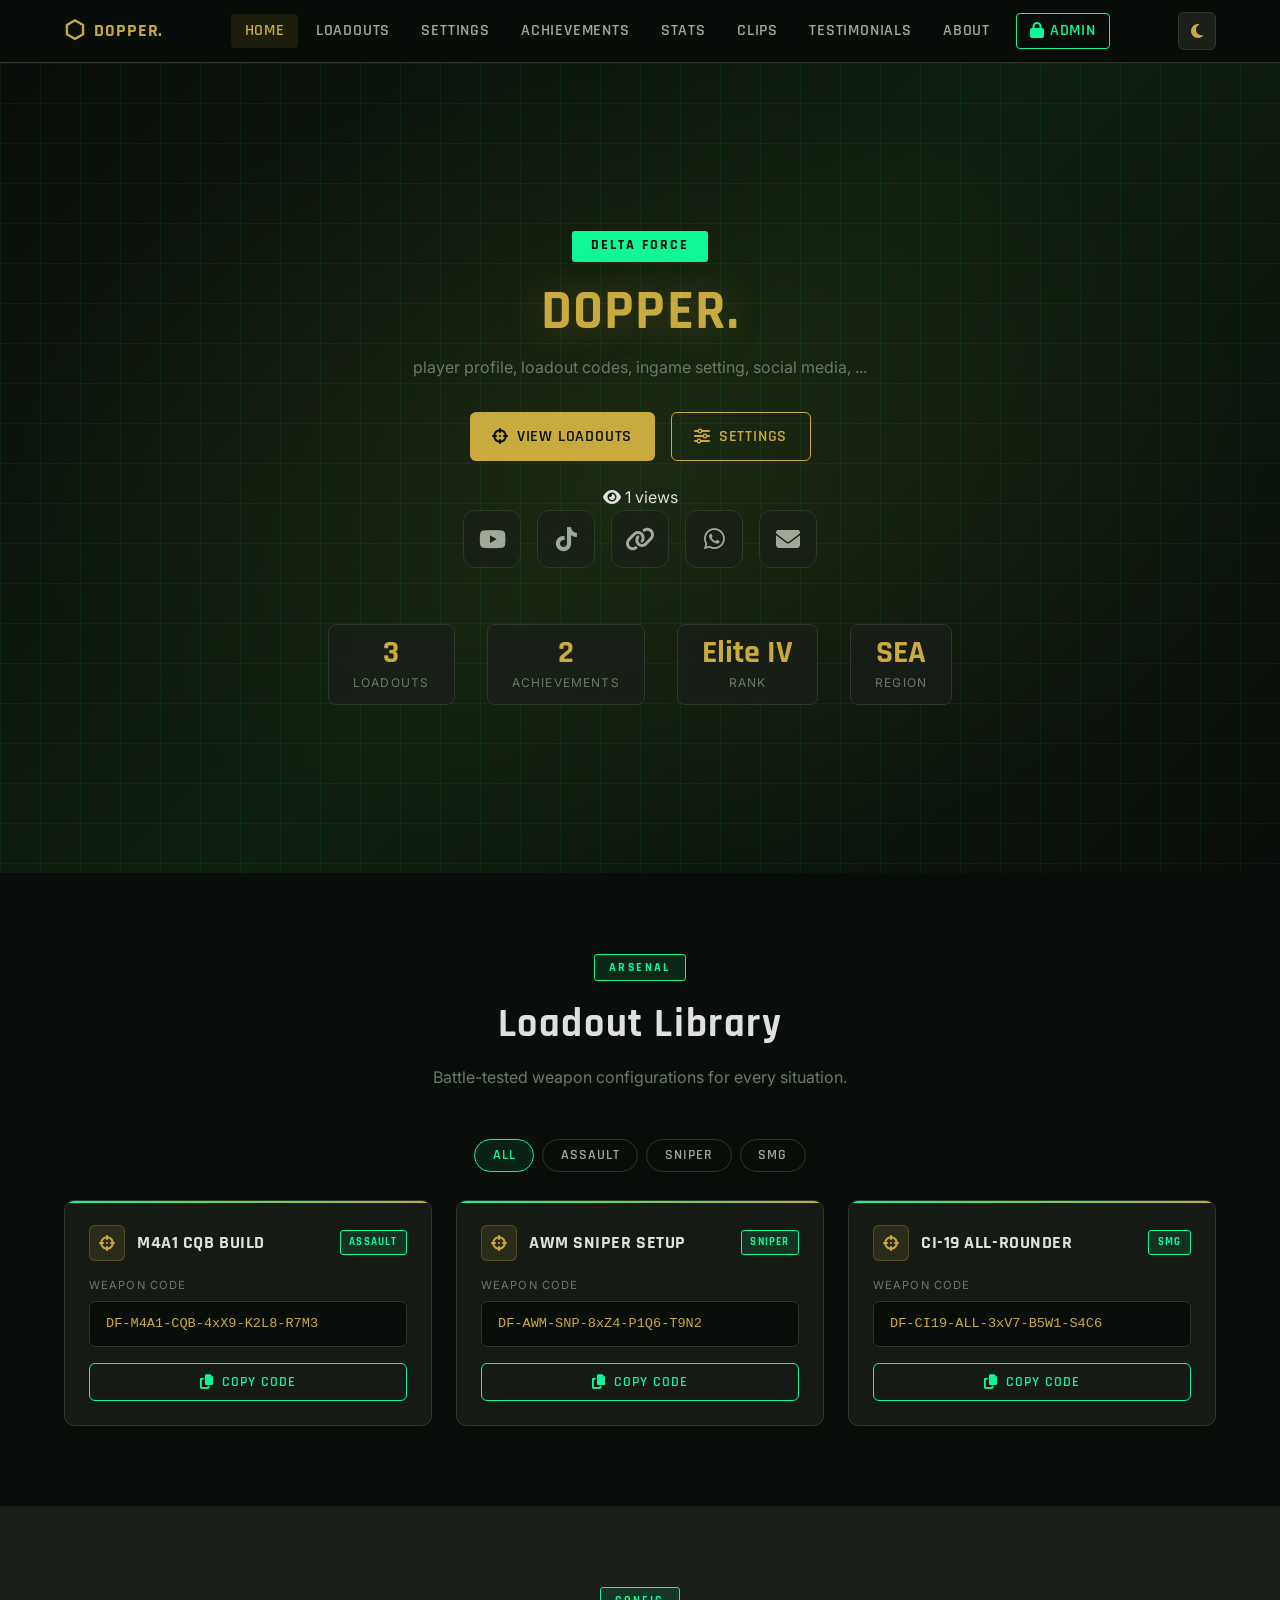
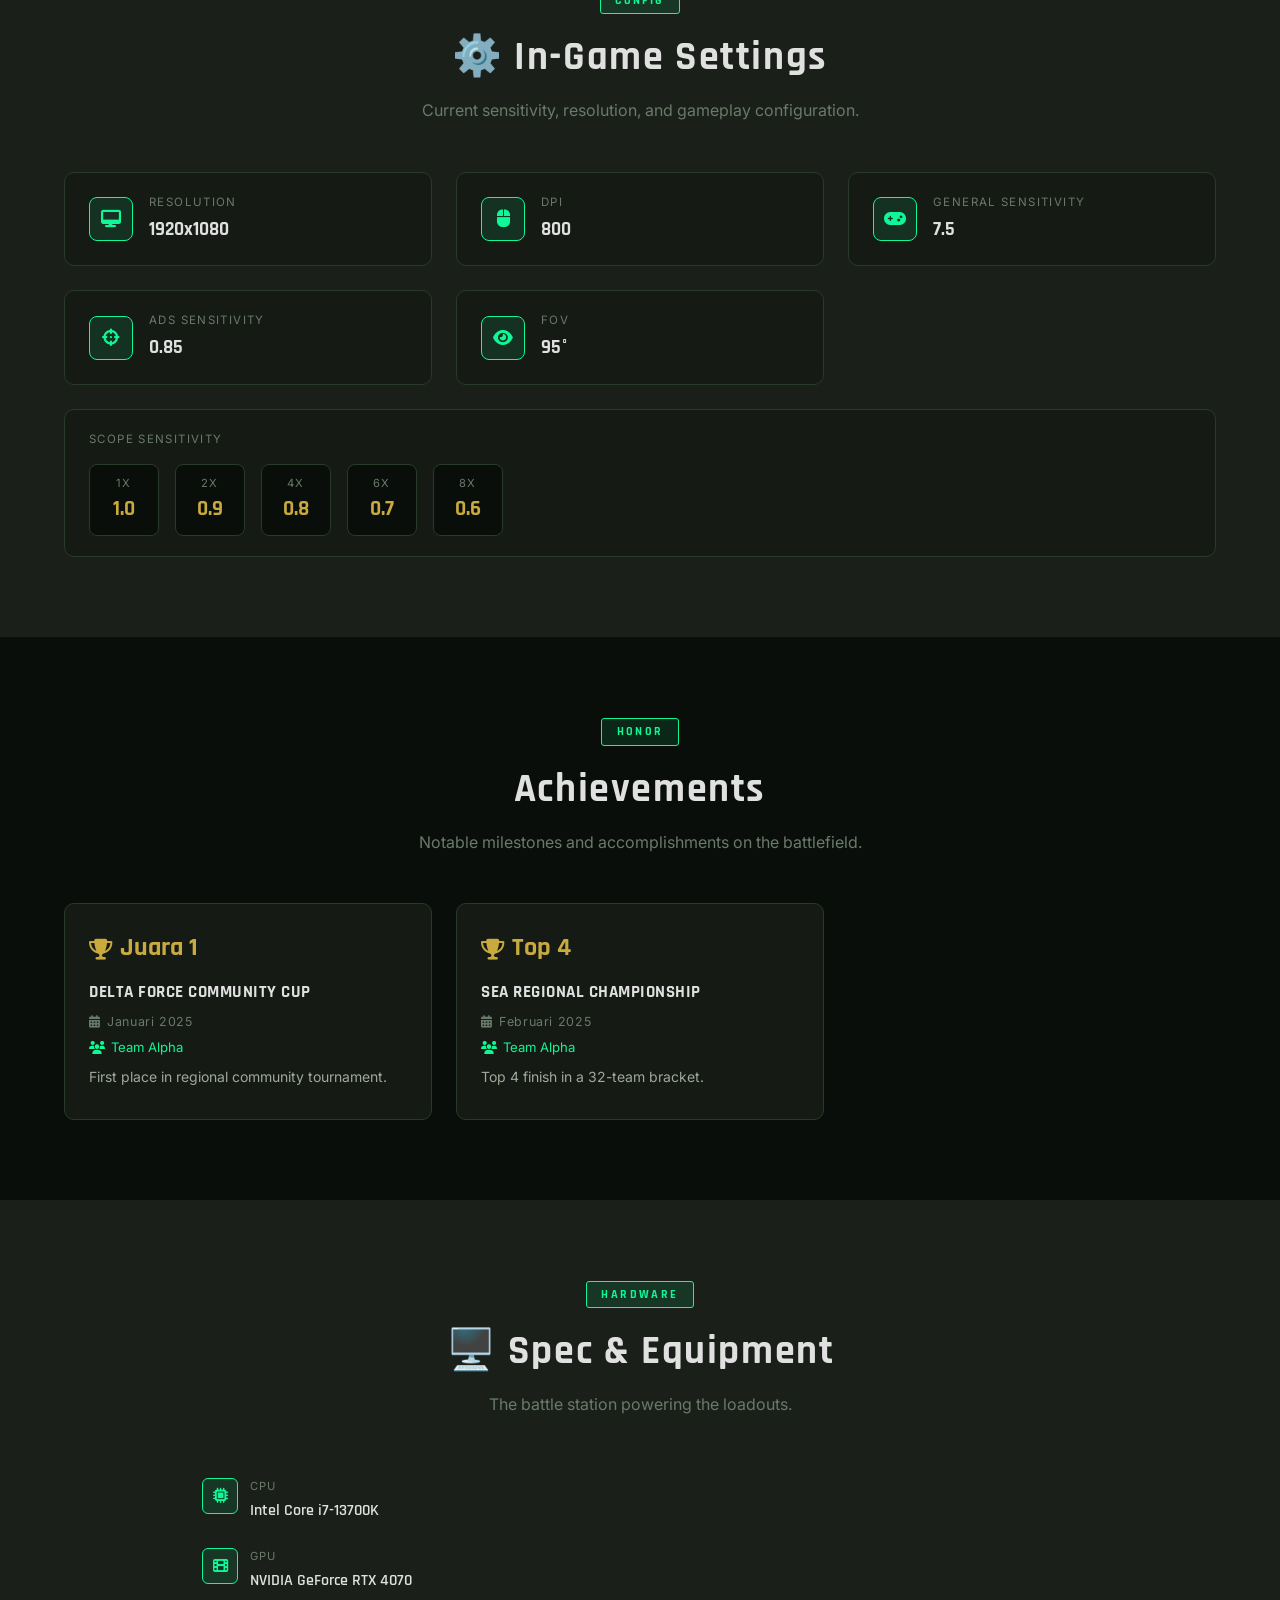
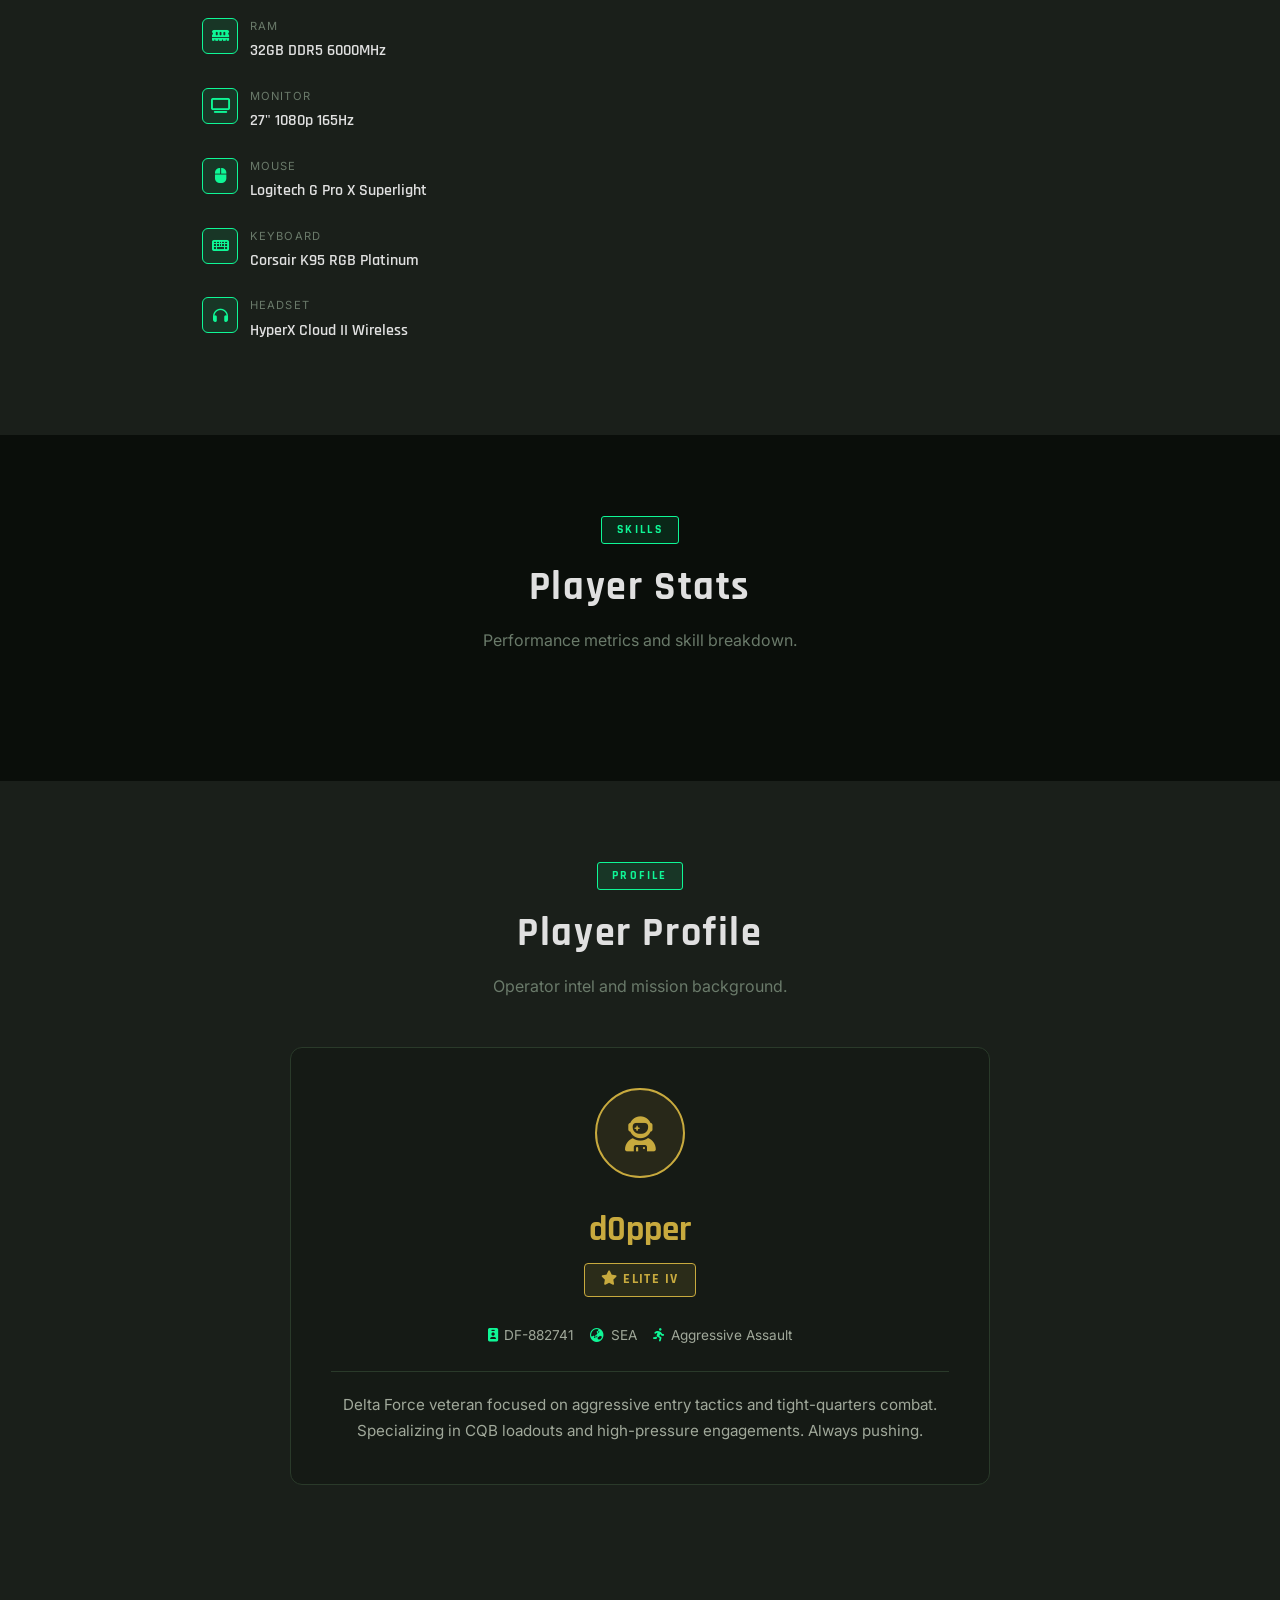
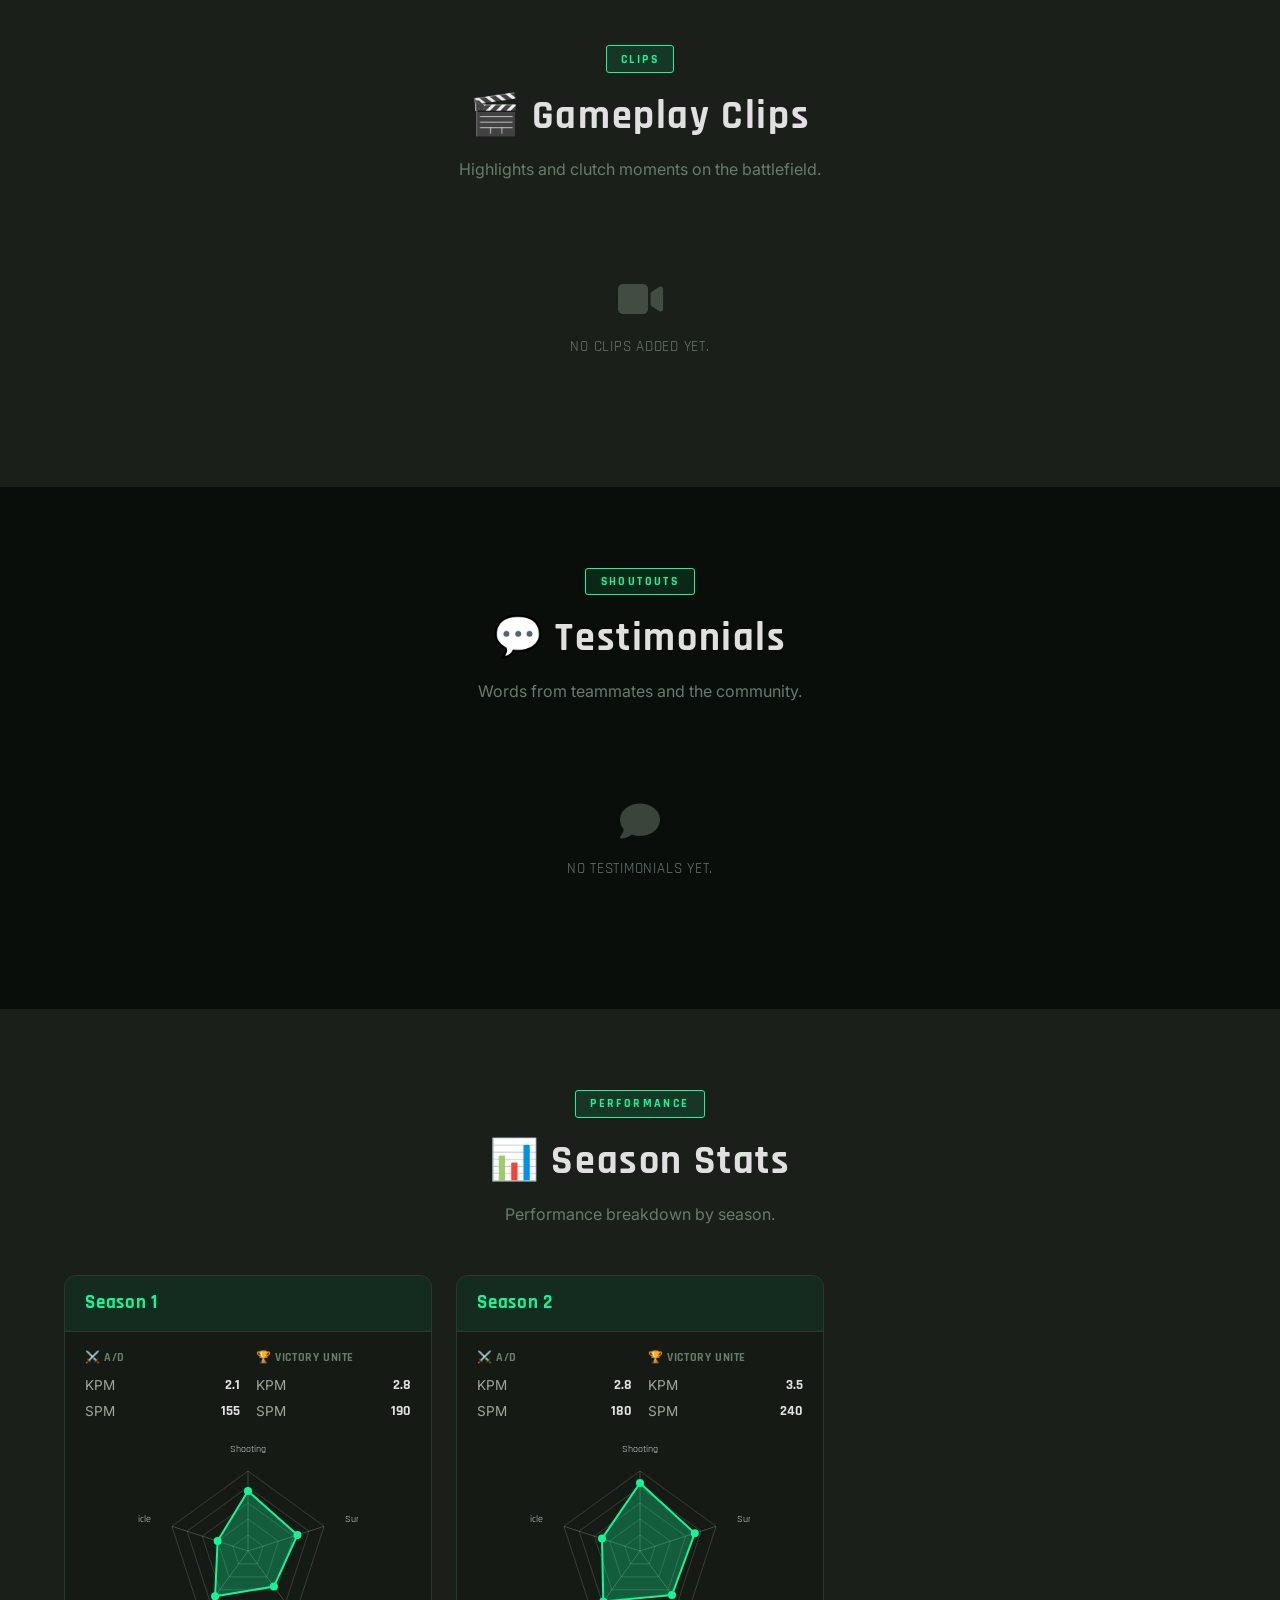
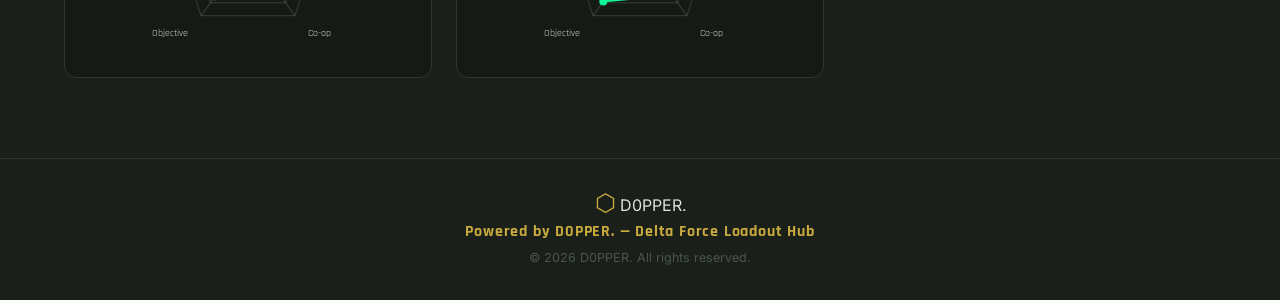
==== commit 54bd9edb: "Add emojis to section titles: 🖥️ Spec & Equipment and ⚙️ In-Game Settings Co-authored-by: d0pper16 <" ====
--- a/index.html
+++ b/index.html
@@ -90,7 +90,7 @@
     <div class="container">
       <div class="section-header">
         <div class="section-tag">CONFIG</div>
-        <h2 class="section-title">In-Game Settings</h2>
+        <h2 class="section-title">⚙️ In-Game Settings</h2>
         <p class="section-desc">Current sensitivity, resolution, and gameplay configuration.</p>
       </div>
       <div class="settings-dashboard" id="settingsDashboard">
@@ -118,10 +118,24 @@
     <div class="container">
       <div class="section-header">
         <div class="section-tag">HARDWARE</div>
-        <h2 class="section-title">PC Specs &amp; Setup</h2>
+        <h2 class="section-title">🖥️ Spec &amp; Equipment</h2>
         <p class="section-desc">The battle station powering the loadouts.</p>
       </div>
       <div class="specs-card" id="specsCard">
+        <!-- Filled by JS -->
+      </div>
+    </div>
+  </section>
+
+  <!-- STATS SECTION -->
+  <section class="section" id="stats">
+    <div class="container">
+      <div class="section-header">
+        <div class="section-tag">SKILLS</div>
+        <h2 class="section-title">Player Stats</h2>
+        <p class="section-desc">Performance metrics and skill breakdown.</p>
+      </div>
+      <div class="stats-bars" id="statsBars">
         <!-- Filled by JS -->
       </div>
     </div>
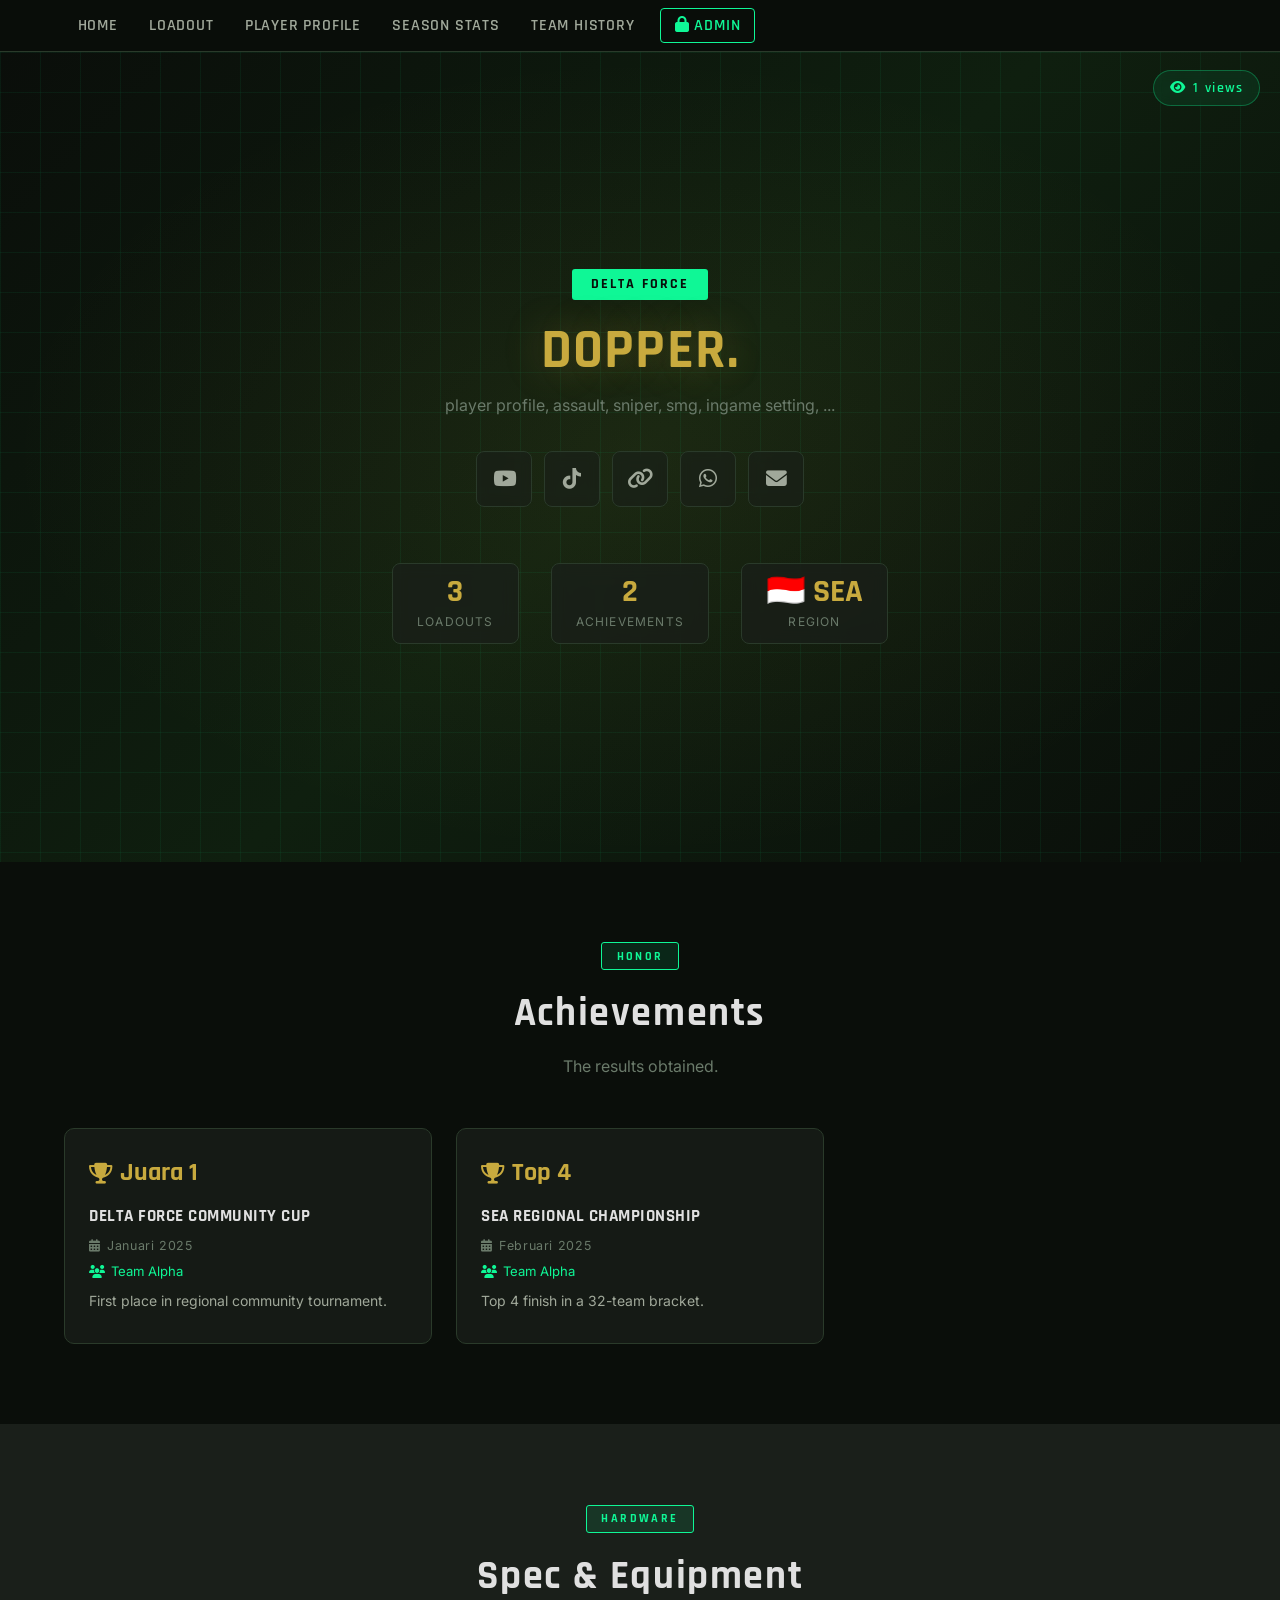
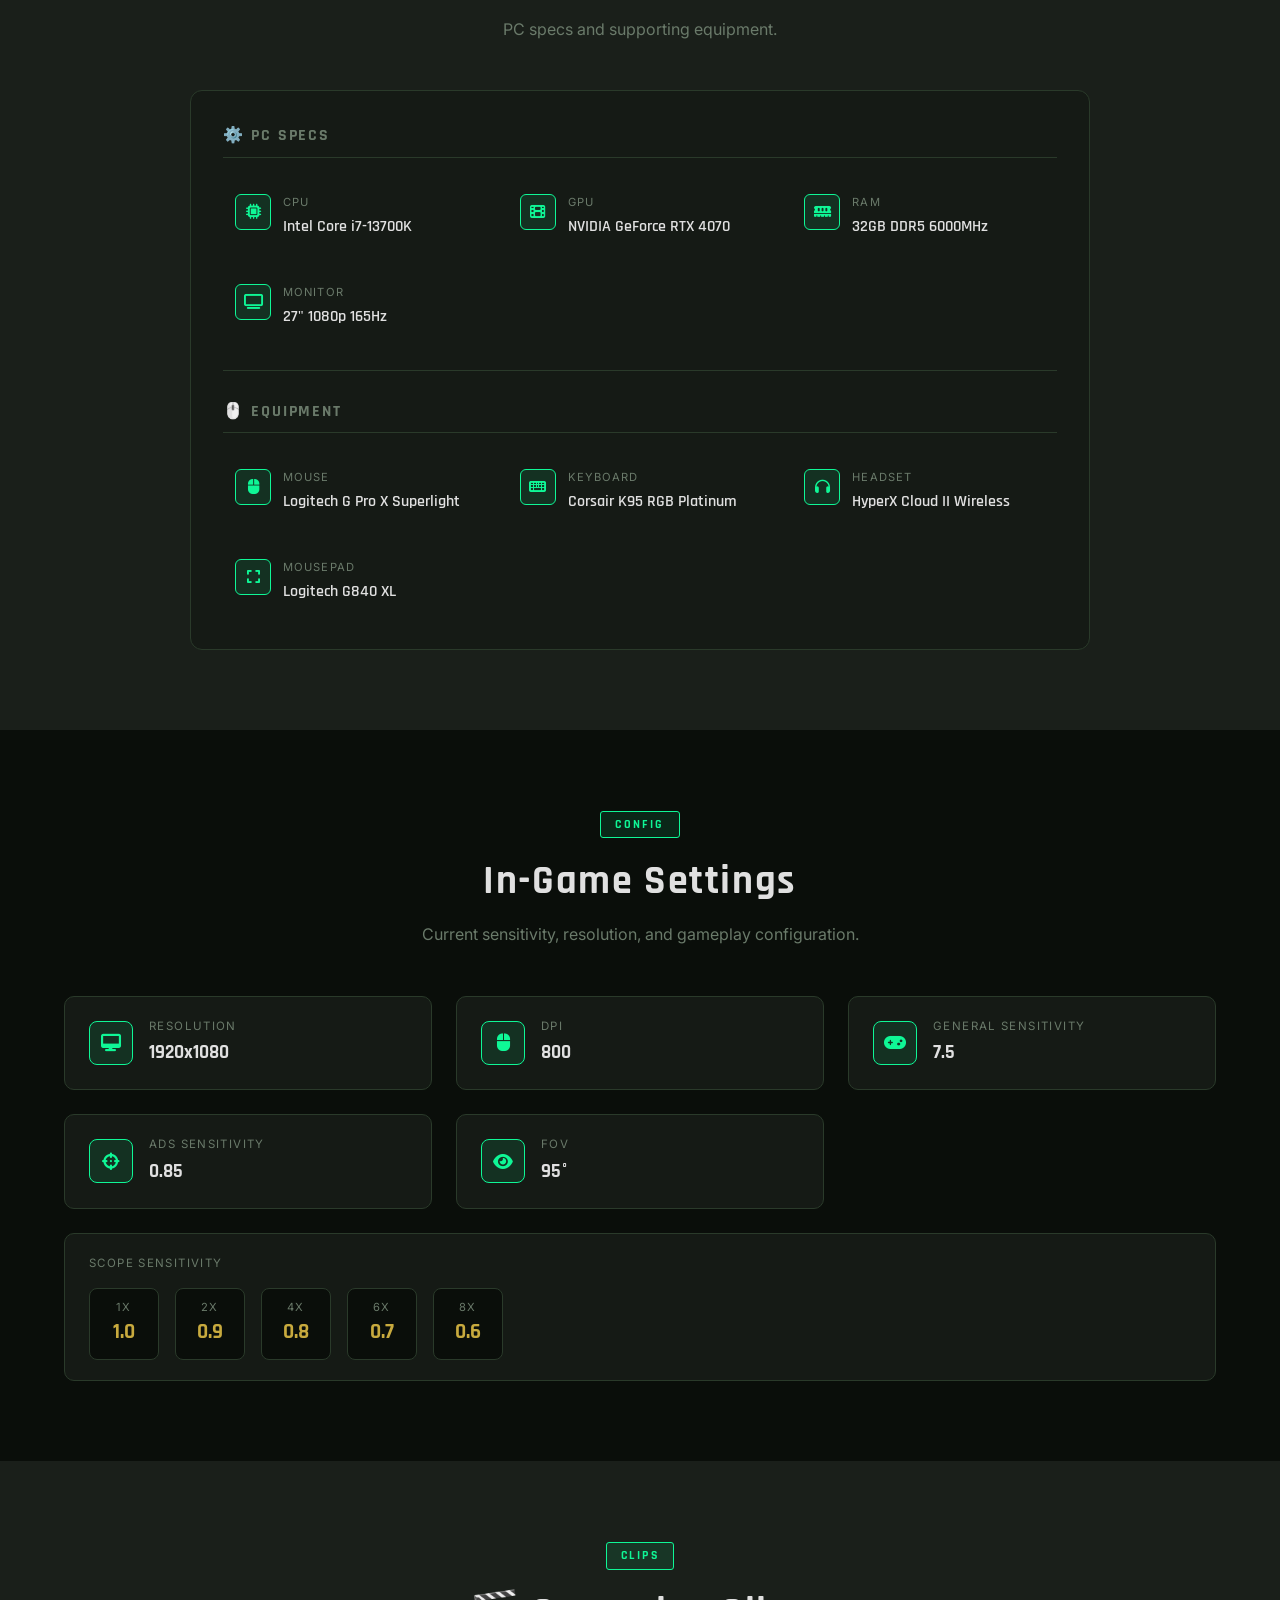
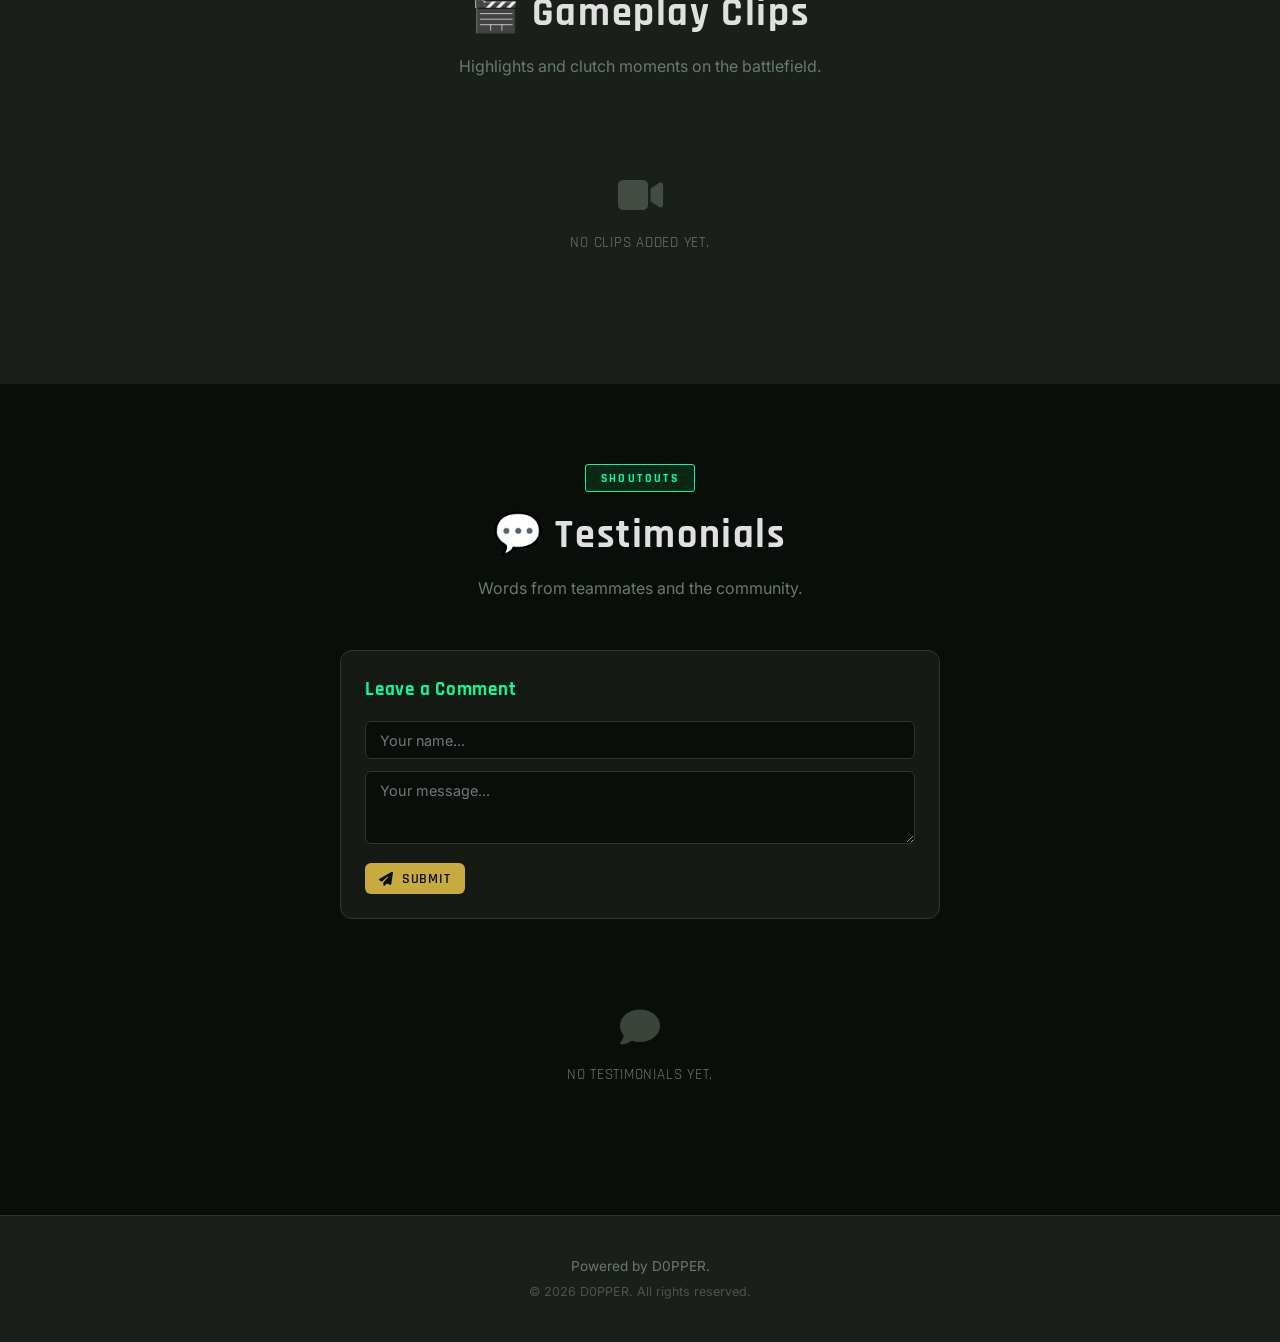
==== commit 9fb3da7c: "Major site restructuring: multi-page layout, new features, dark-only theme - style.css: Remove light" ====
--- a/index.html
+++ b/index.html
@@ -1,9 +1,9 @@
 <!DOCTYPE html>
-<html lang="en" data-theme="dark">
+<html lang="en">
 <head>
   <meta charset="UTF-8" />
   <meta name="viewport" content="width=device-width, initial-scale=1.0" />
-  <title>D0PPER. | Delta Force Loadout Hub</title>
+  <title>D0PPER. | Delta Force</title>
   <link rel="preconnect" href="https://fonts.googleapis.com" />
   <link rel="preconnect" href="https://fonts.gstatic.com" crossorigin />
   <link href="https://fonts.googleapis.com/css2?family=Rajdhani:wght@400;500;600;700&family=Inter:wght@300;400;500;600&display=swap" rel="stylesheet" />
@@ -15,25 +15,15 @@
   <!-- NAVBAR -->
   <nav class="navbar" id="navbar">
     <div class="nav-container">
-      <a href="#home" class="nav-brand">
-        <span class="brand-icon">⬡</span>
-        <span class="brand-text">D0PPER.</span>
-      </a>
       <ul class="nav-links" id="navLinks">
-        <li><a href="#home" class="nav-link active">Home</a></li>
-        <li><a href="#loadouts" class="nav-link">Loadouts</a></li>
-        <li><a href="#settings" class="nav-link">Settings</a></li>
-        <li><a href="#achievements" class="nav-link">Achievements</a></li>
-        <li><a href="#season-stats" class="nav-link">Stats</a></li>
-        <li><a href="#clips" class="nav-link">Clips</a></li>
-        <li><a href="#testimonials" class="nav-link">Testimonials</a></li>
-        <li><a href="#about" class="nav-link">About</a></li>
+        <li><a href="index.html" class="nav-link active">Home</a></li>
+        <li><a href="loadout.html" class="nav-link">Loadout</a></li>
+        <li><a href="profile.html" class="nav-link">Player Profile</a></li>
+        <li><a href="season-stats.html" class="nav-link">Season Stats</a></li>
+        <li><a href="team-history.html" class="nav-link">Team History</a></li>
         <li><a href="admin.html" class="nav-link nav-admin"><i class="fas fa-lock"></i> Admin</a></li>
       </ul>
       <div class="nav-actions">
-        <button class="theme-toggle" id="themeToggle" title="Toggle Dark/Light Mode">
-          <i class="fas fa-moon" id="themeIcon"></i>
-        </button>
         <button class="hamburger" id="hamburger" aria-label="Toggle menu">
           <span></span><span></span><span></span>
         </button>
@@ -41,20 +31,18 @@
     </div>
   </nav>
 
+  <!-- VISITOR COUNTER (fixed top-right via CSS) -->
+  <div class="visitor-counter" id="visitorCounter">
+    <i class="fas fa-eye"></i> <span id="viewCount">0</span> views
+  </div>
+
   <!-- HERO SECTION -->
   <section class="hero" id="home">
     <div class="hero-grid"></div>
     <div class="hero-content">
       <div class="hero-badge">DELTA FORCE</div>
       <h1 class="hero-title">D0PPER.</h1>
-      <p class="hero-sub">player profile, loadout codes, ingame setting, social media, ...</p>
-      <div class="hero-actions">
-        <a href="#loadouts" class="btn btn-primary"><i class="fas fa-crosshairs"></i> View Loadouts</a>
-        <a href="#settings" class="btn btn-outline"><i class="fas fa-sliders-h"></i> Settings</a>
-      </div>
-      <div class="visitor-counter" id="visitorCounter">
-        <i class="fas fa-eye"></i> <span id="viewCount">0</span> views
-      </div>
+      <p class="hero-sub" id="heroSub">player profile, loadout codes, ingame setting, ...</p>
       <div class="social-links" id="socialLinks">
         <!-- Filled by JS -->
       </div>
@@ -64,48 +52,13 @@
     </div>
   </section>
 
-  <!-- LOADOUTS SECTION -->
-  <section class="section" id="loadouts">
-    <div class="container">
-      <div class="section-header">
-        <div class="section-tag">ARSENAL</div>
-        <h2 class="section-title">Loadout Library</h2>
-        <p class="section-desc">Battle-tested weapon configurations for every situation.</p>
-      </div>
-      <div class="loadout-filter" id="loadoutFilter">
-        <!-- Filled by JS -->
-      </div>
-      <!-- Favorite weapons header -->
-      <div id="favoriteSection" style="display:none">
-        <h3 class="favorite-section-title"><i class="fas fa-star"></i> Favorite Weapons</h3>
-        <div class="favorite-grid" id="favoriteGrid"></div>
-      </div>
-      <!-- Regular grid -->
-      <div class="loadout-grid" id="loadoutGrid"></div>
-    </div>
-  </section>
-
-  <!-- SETTINGS SECTION -->
-  <section class="section section-alt" id="settings">
-    <div class="container">
-      <div class="section-header">
-        <div class="section-tag">CONFIG</div>
-        <h2 class="section-title">⚙️ In-Game Settings</h2>
-        <p class="section-desc">Current sensitivity, resolution, and gameplay configuration.</p>
-      </div>
-      <div class="settings-dashboard" id="settingsDashboard">
-        <!-- Filled by JS -->
-      </div>
-    </div>
-  </section>
-
   <!-- ACHIEVEMENTS SECTION -->
   <section class="section" id="achievements">
     <div class="container">
       <div class="section-header">
         <div class="section-tag">HONOR</div>
         <h2 class="section-title">Achievements</h2>
-        <p class="section-desc">Notable milestones and accomplishments on the battlefield.</p>
+        <p class="section-desc">The results obtained.</p>
       </div>
       <div class="achievements-grid" id="achievementsGrid">
         <!-- Filled by JS -->
@@ -118,8 +71,8 @@
     <div class="container">
       <div class="section-header">
         <div class="section-tag">HARDWARE</div>
-        <h2 class="section-title">🖥️ Spec &amp; Equipment</h2>
-        <p class="section-desc">The battle station powering the loadouts.</p>
+        <h2 class="section-title">Spec &amp; Equipment</h2>
+        <p class="section-desc">PC specs and supporting equipment.</p>
       </div>
       <div class="specs-card" id="specsCard">
         <!-- Filled by JS -->
@@ -127,29 +80,15 @@
     </div>
   </section>
 
-  <!-- STATS SECTION -->
-  <section class="section" id="stats">
+  <!-- SETTINGS SECTION -->
+  <section class="section" id="settings">
     <div class="container">
       <div class="section-header">
-        <div class="section-tag">SKILLS</div>
-        <h2 class="section-title">Player Stats</h2>
-        <p class="section-desc">Performance metrics and skill breakdown.</p>
+        <div class="section-tag">CONFIG</div>
+        <h2 class="section-title">In-Game Settings</h2>
+        <p class="section-desc">Current sensitivity, resolution, and gameplay configuration.</p>
       </div>
-      <div class="stats-bars" id="statsBars">
-        <!-- Filled by JS -->
-      </div>
-    </div>
-  </section>
-
-  <!-- ABOUT SECTION -->
-  <section class="section section-alt" id="about">
-    <div class="container">
-      <div class="section-header">
-        <div class="section-tag">PROFILE</div>
-        <h2 class="section-title">Player Profile</h2>
-        <p class="section-desc">Operator intel and mission background.</p>
-      </div>
-      <div class="profile-card" id="profileCard">
+      <div class="settings-dashboard" id="settingsDashboard">
         <!-- Filled by JS -->
       </div>
     </div>
@@ -177,21 +116,22 @@
         <h2 class="section-title">💬 Testimonials</h2>
         <p class="section-desc">Words from teammates and the community.</p>
       </div>
+
+      <!-- Public submit form -->
+      <div class="testimonial-form-public" id="testimonialPublicForm">
+        <h3 class="testimonial-form-title">Leave a Comment</h3>
+        <form id="publicTestimonialForm">
+          <div class="form-group">
+            <input type="text" id="pubTestName" placeholder="Your name..." maxlength="60" required />
+          </div>
+          <div class="form-group">
+            <textarea id="pubTestMessage" rows="3" placeholder="Your message..." maxlength="500" required></textarea>
+          </div>
+          <button type="submit" class="btn btn-primary btn-sm"><i class="fas fa-paper-plane"></i> Submit</button>
+        </form>
+      </div>
+
       <div class="testimonials-grid" id="testimonialsGrid">
-        <!-- Filled by JS -->
-      </div>
-    </div>
-  </section>
-
-  <!-- SEASON STATS SECTION -->
-  <section class="section section-alt" id="season-stats">
-    <div class="container">
-      <div class="section-header">
-        <div class="section-tag">PERFORMANCE</div>
-        <h2 class="section-title">📊 Season Stats</h2>
-        <p class="section-desc">Performance breakdown by season.</p>
-      </div>
-      <div class="season-stats-grid" id="seasonStatsGrid">
         <!-- Filled by JS -->
       </div>
     </div>
@@ -200,11 +140,7 @@
   <!-- FOOTER -->
   <footer class="footer">
     <div class="container">
-      <div class="footer-brand">
-        <span class="brand-icon">⬡</span>
-        <span>D0PPER.</span>
-      </div>
-      <p class="footer-text">Powered by D0PPER. &mdash; Delta Force Loadout Hub</p>
+      <p class="footer-text">Powered by D0PPER.</p>
       <p class="footer-copy">&copy; <span id="footerYear"></span> D0PPER. All rights reserved.</p>
     </div>
   </footer>
--- a/style.css
+++ b/style.css
@@ -32,26 +32,6 @@
   --hero-bg:       linear-gradient(135deg, #0a0e0a 0%, #0f1f0f 50%, #0a0e0a 100%);
 }
 
-[data-theme="light"] {
-  --bg-primary:    #f0f2ef;
-  --bg-secondary:  #e2e6e0;
-  --bg-card:       #ffffff;
-  --bg-card-hover: #f5f7f4;
-  --border-color:  #cdd4c8;
-  --border-accent: #c8aa3e66;
-  --text-primary:  #1a2418;
-  --text-secondary:#4a5e42;
-  --text-muted:    #7a8a74;
-  --accent:        #9a7e28;
-  --accent-dim:    #7a6218;
-  --accent2:       #0aa85a;
-  --accent2-light: #0cf07e;
-  --shadow:        0 4px 20px rgba(0, 0, 0, 0.1);
-  --shadow-accent: 0 0 20px rgba(154, 126, 40, 0.1);
-  --glow:          0 0 10px rgba(154, 126, 40, 0.2);
-  --nav-bg:        rgba(240, 242, 239, 0.97);
-  --hero-bg:       linear-gradient(135deg, #d8dfd4 0%, #c8d4c0 50%, #d8dfd4 100%);
-}
 
 /* ── RESET & BASE ────────────────────────────────────────── */
 *, *::before, *::after { box-sizing: border-box; margin: 0; padding: 0; }
@@ -179,26 +159,7 @@
   gap: 0.75rem;
 }
 
-.theme-toggle {
-  background: var(--bg-secondary);
-  border: 1px solid var(--border-color);
-  color: var(--accent);
-  width: 38px;
-  height: 38px;
-  border-radius: 6px;
-  cursor: pointer;
-  display: flex;
-  align-items: center;
-  justify-content: center;
-  font-size: 1rem;
-  transition: all 0.2s;
-}
-
-.theme-toggle:hover {
-  background: var(--accent);
-  color: var(--bg-primary);
-  border-color: var(--accent);
-}
+
 
 .hamburger {
   display: none;
@@ -348,17 +309,8 @@
   margin: 0 auto 2rem;
 }
 
-.hero-actions {
-  display: flex;
-  gap: 1rem;
-  justify-content: center;
-  flex-wrap: wrap;
-  margin-bottom: 1.5rem;
-}
-
 /* ── VISITOR COUNTER ─────────────────────────────────────── */
-/* ── VISITOR COUNTER (fixed top-right) ───────────────────── */
-.visitor-counter-fixed {
+.visitor-counter {
   position: fixed;
   top: 70px;
   right: 1.25rem;
@@ -366,41 +318,40 @@
   display: inline-flex;
   align-items: center;
   gap: 0.4rem;
-  padding: 0.3rem 0.85rem;
-  background: rgba(15, 247, 150, 0.1);
-  border: 1px solid rgba(15, 247, 150, 0.35);
+  padding: 0.35rem 1rem;
+  background: rgba(15, 247, 150, 0.08);
+  border: 1px solid rgba(15, 247, 150, 0.3);
   border-radius: 20px;
   font-family: 'Rajdhani', sans-serif;
-  font-size: 0.82rem;
+  font-size: 0.9rem;
   font-weight: 600;
-  letter-spacing: 0.06em;
+  letter-spacing: 0.08em;
   color: var(--accent2);
-  backdrop-filter: blur(8px);
-  pointer-events: none;
-}
-
-.visitor-counter-fixed i { font-size: 0.78rem; }
+  backdrop-filter: blur(6px);
+}
+
+.visitor-counter i { font-size: 0.85rem; }
 
 /* ── SOCIAL LINKS ────────────────────────────────────────── */
 .social-links {
   display: flex;
-  gap: 1rem;
+  gap: 0.75rem;
   justify-content: center;
   flex-wrap: wrap;
   margin-bottom: 0.5rem;
 }
 
 .social-btn {
-  width: 58px;
-  height: 58px;
+  width: 56px;
+  height: 56px;
   display: flex;
   align-items: center;
   justify-content: center;
   border: 1px solid var(--border-color);
-  border-radius: 12px;
+  border-radius: 8px;
   background: rgba(26, 31, 26, 0.6);
   color: var(--text-secondary);
-  font-size: 1.5rem;
+  font-size: 1.3rem;
   transition: all 0.2s;
   backdrop-filter: blur(6px);
 }
@@ -654,47 +605,6 @@
   word-break: break-all;
   margin-bottom: 1rem;
   line-height: 1.5;
-}
-
-/* ── WEAPON CODES LIST ───────────────────────────────────── */
-.weapon-codes-list {
-  display: flex;
-  flex-direction: column;
-  gap: 0.6rem;
-  margin-top: 0.75rem;
-}
-
-.weapon-code-entry {
-  background: var(--bg-primary);
-  border: 1px solid var(--border-color);
-  border-radius: 8px;
-  padding: 0.65rem 0.85rem;
-  display: flex;
-  flex-direction: column;
-  gap: 0.3rem;
-}
-
-.weapon-code-name {
-  font-family: 'Rajdhani', sans-serif;
-  font-size: 0.72rem;
-  font-weight: 700;
-  color: var(--accent2);
-  text-transform: uppercase;
-  letter-spacing: 0.1em;
-}
-
-.weapon-code-value {
-  font-family: 'Courier New', monospace;
-  font-size: 0.82rem;
-  color: var(--accent);
-  word-break: break-all;
-  line-height: 1.4;
-}
-
-.weapon-code-entry .copy-btn {
-  margin-top: 0.3rem;
-  padding: 0.35rem 0.7rem;
-  font-size: 0.78rem;
 }
 
 .copy-btn {
@@ -1020,34 +930,15 @@
 
 /* ── PC SPECS ────────────────────────────────────────────── */
 .specs-card {
+  background: var(--bg-card);
+  border: 1px solid var(--border-color);
+  border-radius: 12px;
+  padding: 2rem;
   max-width: 900px;
   margin: 0 auto;
-}
-
-.specs-subsection {
-  background: var(--bg-card);
-  border: 1px solid var(--border-color);
-  border-radius: 12px;
-  padding: 1.5rem 2rem;
-  margin-bottom: 1.5rem;
-}
-
-.specs-subtitle {
-  font-family: 'Rajdhani', sans-serif;
-  font-size: 1rem;
-  font-weight: 700;
-  color: var(--accent2);
-  text-transform: uppercase;
-  letter-spacing: 0.1em;
-  margin-bottom: 1.25rem;
-  padding-bottom: 0.5rem;
-  border-bottom: 1px solid var(--border-color);
-}
-
-.specs-grid {
   display: grid;
-  grid-template-columns: repeat(auto-fill, minmax(220px, 1fr));
-  gap: 1rem;
+  grid-template-columns: repeat(auto-fill, minmax(260px, 1fr));
+  gap: 1.25rem;
 }
 
 .spec-item {
@@ -1099,20 +990,6 @@
   color: var(--text-primary);
 }
 
-.spec-value-list {
-  list-style: none;
-  padding: 0;
-  margin: 0;
-}
-
-.spec-value-list li {
-  font-family: 'Rajdhani', sans-serif;
-  font-size: 0.95rem;
-  font-weight: 600;
-  color: var(--text-primary);
-  line-height: 1.5;
-}
-
 /* ── STATS BARS ──────────────────────────────────────────── */
 .stats-bars {
   max-width: 700px;
@@ -1226,36 +1103,30 @@
   margin-top: 0.5rem;
 }
 
-.profile-rank-badge {
-  display: inline-block;
-  padding: 0.3rem 1rem;
-  background: rgba(200, 170, 62, 0.12);
-  border: 1px solid var(--accent);
-  color: var(--accent);
-  font-family: 'Rajdhani', sans-serif;
-  font-size: 0.9rem;
-  font-weight: 700;
-  letter-spacing: 0.1em;
-  text-transform: uppercase;
-  border-radius: 4px;
-  margin-bottom: 0.75rem;
-}
-
 /* ── FOOTER ──────────────────────────────────────────────── */
 .footer {
   background: var(--bg-secondary);
   border-top: 1px solid var(--border-color);
-  padding: 2rem 0;
+  padding: 2.5rem 0;
   text-align: center;
 }
 
+.footer-brand {
+  display: flex;
+  align-items: center;
+  justify-content: center;
+  gap: 0.5rem;
+  font-family: 'Rajdhani', sans-serif;
+  font-size: 1.2rem;
+  font-weight: 700;
+  color: var(--accent);
+  margin-bottom: 0.5rem;
+}
+
 .footer-text {
-  font-family: 'Rajdhani', sans-serif;
-  font-size: 1rem;
-  font-weight: 700;
-  color: var(--accent);
+  font-size: 0.85rem;
+  color: var(--text-muted);
   margin-bottom: 0.25rem;
-  letter-spacing: 0.05em;
 }
 
 .footer-copy {
@@ -1342,11 +1213,6 @@
 
   .featured-loadout-card { grid-column: 1; }
 
-  .hero-actions {
-    flex-direction: column;
-    align-items: center;
-  }
-
   .hero-stats { gap: 0.75rem; }
 
   .specs-card { grid-template-columns: 1fr; }
@@ -1463,59 +1329,6 @@
 }
 
 /* ── TESTIMONIALS SECTION ────────────────────────────────── */
-.testimonial-form-public {
-  background: var(--bg-card);
-  border: 1px solid var(--border-color);
-  border-radius: 12px;
-  padding: 1.75rem 2rem;
-  max-width: 600px;
-  margin: 0 auto 2.5rem;
-}
-
-.testimonial-form-title {
-  font-family: 'Rajdhani', sans-serif;
-  font-size: 1.1rem;
-  font-weight: 700;
-  color: var(--accent2);
-  text-transform: uppercase;
-  letter-spacing: 0.08em;
-  margin-bottom: 1.25rem;
-}
-
-.testimonial-form-public .form-group {
-  margin-bottom: 1rem;
-}
-
-.testimonial-form-public label {
-  display: block;
-  font-size: 0.8rem;
-  font-weight: 600;
-  color: var(--text-secondary);
-  text-transform: uppercase;
-  letter-spacing: 0.08em;
-  margin-bottom: 0.4rem;
-}
-
-.testimonial-form-public input,
-.testimonial-form-public textarea {
-  width: 100%;
-  background: var(--bg-primary);
-  border: 1px solid var(--border-color);
-  border-radius: 6px;
-  padding: 0.6rem 0.9rem;
-  color: var(--text-primary);
-  font-size: 0.95rem;
-  font-family: 'Inter', sans-serif;
-  transition: border-color 0.2s;
-  box-sizing: border-box;
-}
-
-.testimonial-form-public input:focus,
-.testimonial-form-public textarea:focus {
-  outline: none;
-  border-color: var(--accent2);
-}
-
 .testimonials-grid {
   display: grid;
   grid-template-columns: repeat(auto-fill, minmax(280px, 1fr));
@@ -1642,7 +1455,7 @@
 
 .radar-chart {
   width: 100%;
-  max-width: 220px;
+  max-width: 300px;
   height: auto;
 }
 
@@ -1663,3 +1476,266 @@
 .empty-state p {
   font-size: 0.95rem;
 }
+
+/* ── PAGE HERO (sub-pages) ───────────────────────────────── */
+.page-hero {
+  background: var(--bg-secondary);
+  border-bottom: 1px solid var(--border-color);
+  padding: 4rem 0 2.5rem;
+  text-align: center;
+}
+
+.page-hero-badge {
+  display: inline-block;
+  padding: 0.2rem 0.9rem;
+  background: rgba(15, 247, 150, 0.1);
+  border: 1px solid var(--accent2);
+  color: var(--accent2);
+  font-family: 'Rajdhani', sans-serif;
+  font-size: 0.75rem;
+  font-weight: 700;
+  letter-spacing: 0.2em;
+  text-transform: uppercase;
+  border-radius: 3px;
+  margin-bottom: 0.75rem;
+}
+
+.page-hero-title {
+  font-size: clamp(1.75rem, 3.5vw, 2.8rem);
+  color: var(--accent);
+  margin-bottom: 0.5rem;
+}
+
+.page-hero-desc {
+  color: var(--text-muted);
+  font-size: 1rem;
+}
+
+/* ── SPECS SECTION SUBDIVIDER ────────────────────────────── */
+.specs-section-title {
+  grid-column: 1 / -1;
+  font-family: 'Rajdhani', sans-serif;
+  font-size: 1rem;
+  font-weight: 700;
+  color: var(--text-muted);
+  text-transform: uppercase;
+  letter-spacing: 0.12em;
+  padding-bottom: 0.5rem;
+  border-bottom: 1px solid var(--border-color);
+  margin-bottom: 0.25rem;
+}
+
+.specs-divider {
+  grid-column: 1 / -1;
+  height: 1px;
+  background: var(--border-color);
+  margin: 0.5rem 0;
+}
+
+/* ── TEAM HISTORY TIMELINE ───────────────────────────────── */
+.timeline {
+  position: relative;
+  max-width: 800px;
+  margin: 0 auto;
+  padding-left: 2rem;
+}
+
+.timeline::before {
+  content: '';
+  position: absolute;
+  left: 0.75rem;
+  top: 0;
+  bottom: 0;
+  width: 2px;
+  background: var(--border-color);
+}
+
+.timeline-item {
+  position: relative;
+  padding-left: 2rem;
+  margin-bottom: 2rem;
+}
+
+.timeline-item::before {
+  content: '';
+  position: absolute;
+  left: -1.5rem;
+  top: 0.4rem;
+  width: 14px;
+  height: 14px;
+  border-radius: 50%;
+  border: 2px solid var(--border-color);
+  background: var(--bg-primary);
+}
+
+.timeline-item.active-team::before {
+  border-color: #0ff796;
+  background: #0ff796;
+  box-shadow: 0 0 8px rgba(15, 247, 150, 0.5);
+}
+
+.timeline-card {
+  background: var(--bg-card);
+  border: 1px solid var(--border-color);
+  border-radius: 10px;
+  padding: 1.25rem;
+}
+
+.timeline-item.active-team .timeline-card {
+  border-color: rgba(15, 247, 150, 0.4);
+}
+
+.timeline-team-name {
+  font-family: 'Rajdhani', sans-serif;
+  font-size: 1.3rem;
+  font-weight: 700;
+  color: var(--text-primary);
+  margin-bottom: 0.25rem;
+}
+
+.timeline-item.active-team .timeline-team-name {
+  color: #0ff796;
+}
+
+.timeline-role {
+  font-size: 0.85rem;
+  color: var(--text-muted);
+  margin-bottom: 0.4rem;
+}
+
+.timeline-period {
+  font-size: 0.8rem;
+  color: var(--accent);
+  font-family: 'Rajdhani', sans-serif;
+  margin-bottom: 0.5rem;
+}
+
+.timeline-status {
+  display: inline-block;
+  padding: 0.15rem 0.6rem;
+  border-radius: 3px;
+  font-size: 0.7rem;
+  font-weight: 700;
+  font-family: 'Rajdhani', sans-serif;
+  letter-spacing: 0.1em;
+  text-transform: uppercase;
+  margin-bottom: 0.5rem;
+}
+
+.timeline-status.active { background: rgba(15,247,150,0.15); color: #0ff796; }
+.timeline-status.former { background: rgba(160,168,154,0.1); color: var(--text-muted); }
+
+.timeline-desc {
+  font-size: 0.875rem;
+  color: var(--text-secondary);
+  line-height: 1.5;
+}
+
+/* ── PUBLIC TESTIMONIAL FORM ─────────────────────────────── */
+.testimonial-form-public {
+  max-width: 600px;
+  margin: 0 auto 2.5rem;
+  background: var(--bg-card);
+  border: 1px solid var(--border-color);
+  border-radius: 12px;
+  padding: 1.5rem;
+}
+
+.testimonial-form-title {
+  font-family: 'Rajdhani', sans-serif;
+  font-size: 1.2rem;
+  color: var(--accent2);
+  margin-bottom: 1rem;
+}
+
+.testimonial-form-public .form-group { margin-bottom: 0.75rem; }
+
+.testimonial-form-public input,
+.testimonial-form-public textarea {
+  width: 100%;
+  background: var(--bg-primary);
+  border: 1px solid var(--border-color);
+  border-radius: 6px;
+  padding: 0.6rem 0.9rem;
+  color: var(--text-primary);
+  font-family: 'Inter', sans-serif;
+  font-size: 0.9rem;
+  transition: border-color 0.2s;
+}
+
+.testimonial-form-public input:focus,
+.testimonial-form-public textarea:focus {
+  outline: none;
+  border-color: var(--accent2);
+}
+
+/* ── PROFILE PAGE ────────────────────────────────────────── */
+.profile-photo {
+  width: 120px;
+  height: 120px;
+  border-radius: 50%;
+  object-fit: cover;
+  border: 3px solid var(--accent);
+  margin: 0 auto 1.5rem;
+  display: block;
+}
+
+.profile-silhouette {
+  width: 120px;
+  height: 120px;
+  border-radius: 50%;
+  background: rgba(200,170,62,0.08);
+  border: 2px solid var(--accent);
+  display: flex;
+  align-items: center;
+  justify-content: center;
+  margin: 0 auto 1.5rem;
+  font-size: 3rem;
+  color: rgba(200,170,62,0.3);
+}
+
+.profile-team {
+  color: var(--accent2);
+  font-size: 0.9rem;
+  margin-bottom: 0.25rem;
+  font-family: 'Rajdhani', sans-serif;
+  font-weight: 600;
+}
+
+.profile-field {
+  display: flex;
+  align-items: center;
+  gap: 0.5rem;
+  font-size: 0.85rem;
+  color: var(--text-secondary);
+  margin-bottom: 0.3rem;
+}
+
+.profile-field i { color: var(--accent2); }
+
+/* pending testimonial badge */
+.pending-badge {
+  display: inline-block;
+  padding: 0.1rem 0.5rem;
+  background: rgba(255,200,0,0.15);
+  color: #fbbf24;
+  font-size: 0.7rem;
+  font-weight: 700;
+  font-family: 'Rajdhani', sans-serif;
+  border-radius: 3px;
+  text-transform: uppercase;
+  letter-spacing: 0.08em;
+}
+
+/* ── RESPONSIVE ADDITIONS ────────────────────────────────── */
+@media (max-width: 768px) {
+  .visitor-counter {
+    top: auto;
+    bottom: 5rem;
+    right: 1rem;
+  }
+
+  .timeline { padding-left: 1.5rem; }
+  .timeline-item { padding-left: 1.5rem; }
+  .timeline-item::before { left: -1.25rem; }
+}
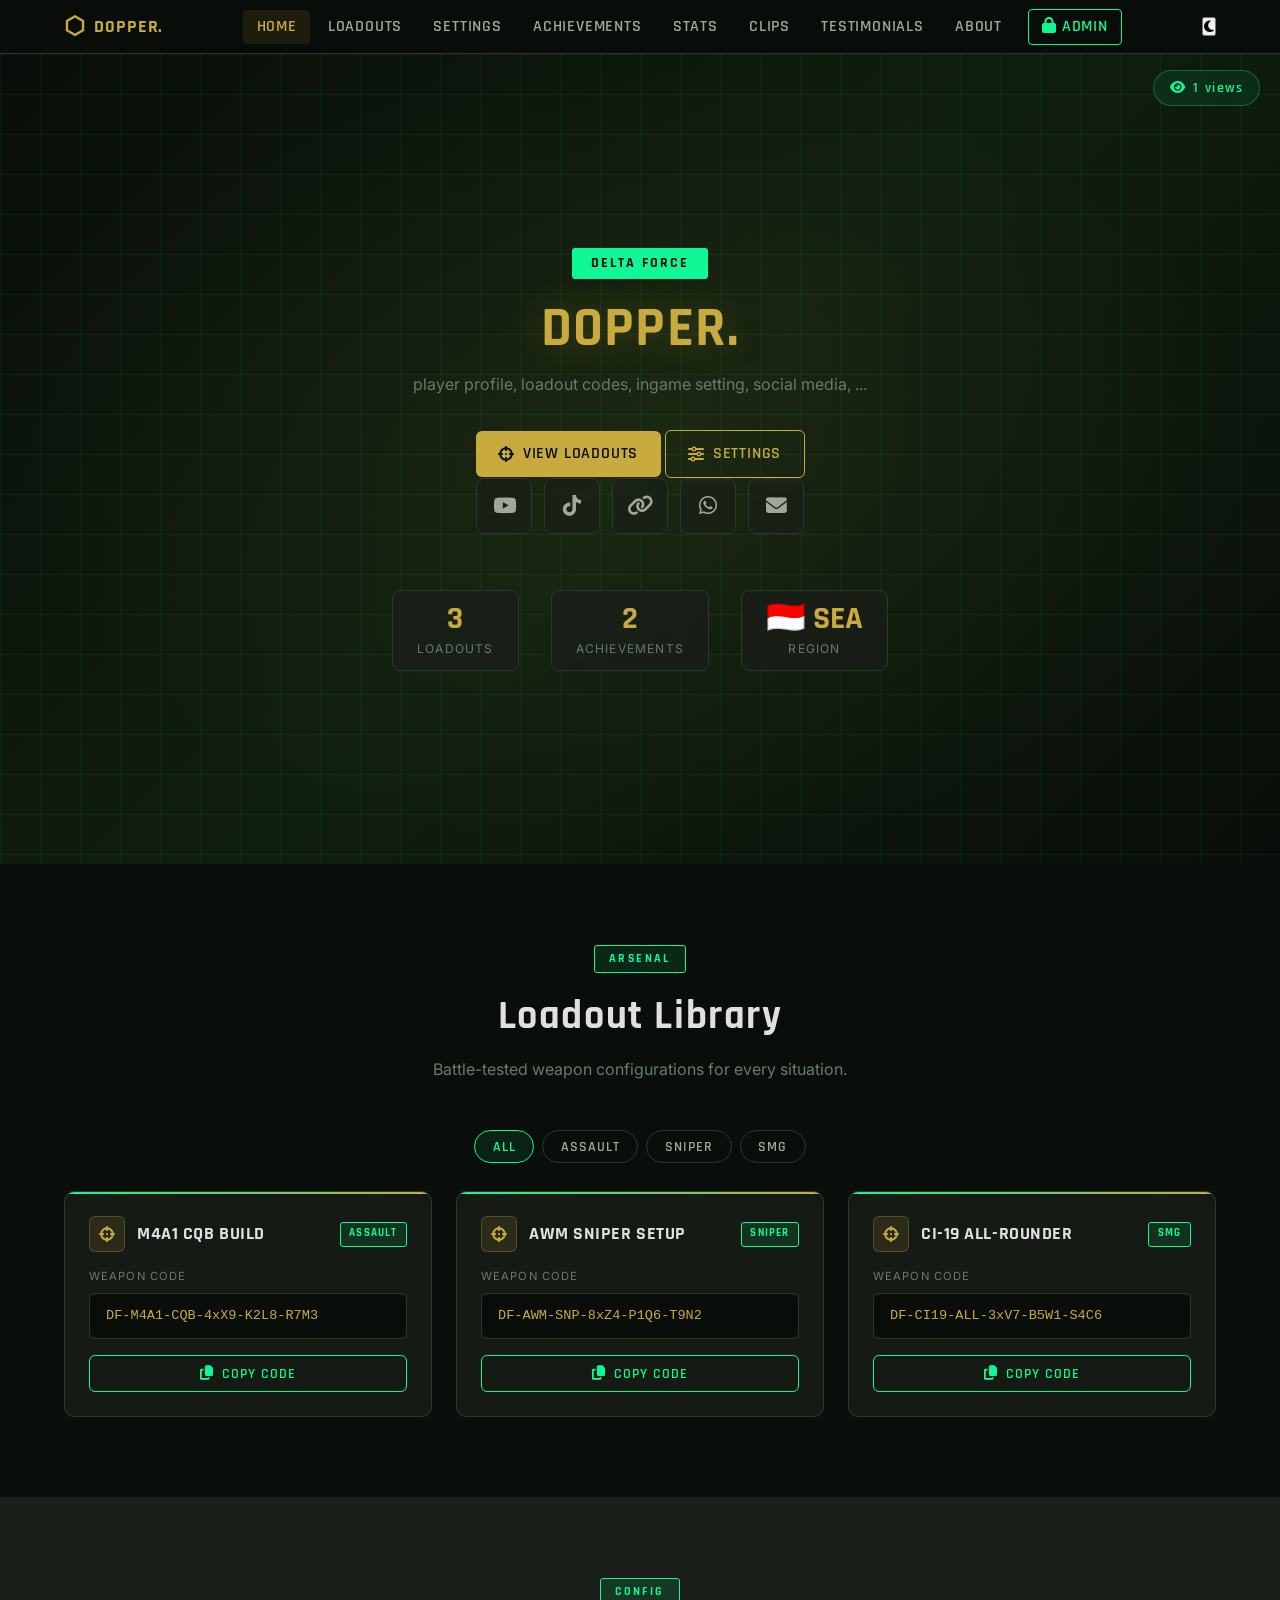
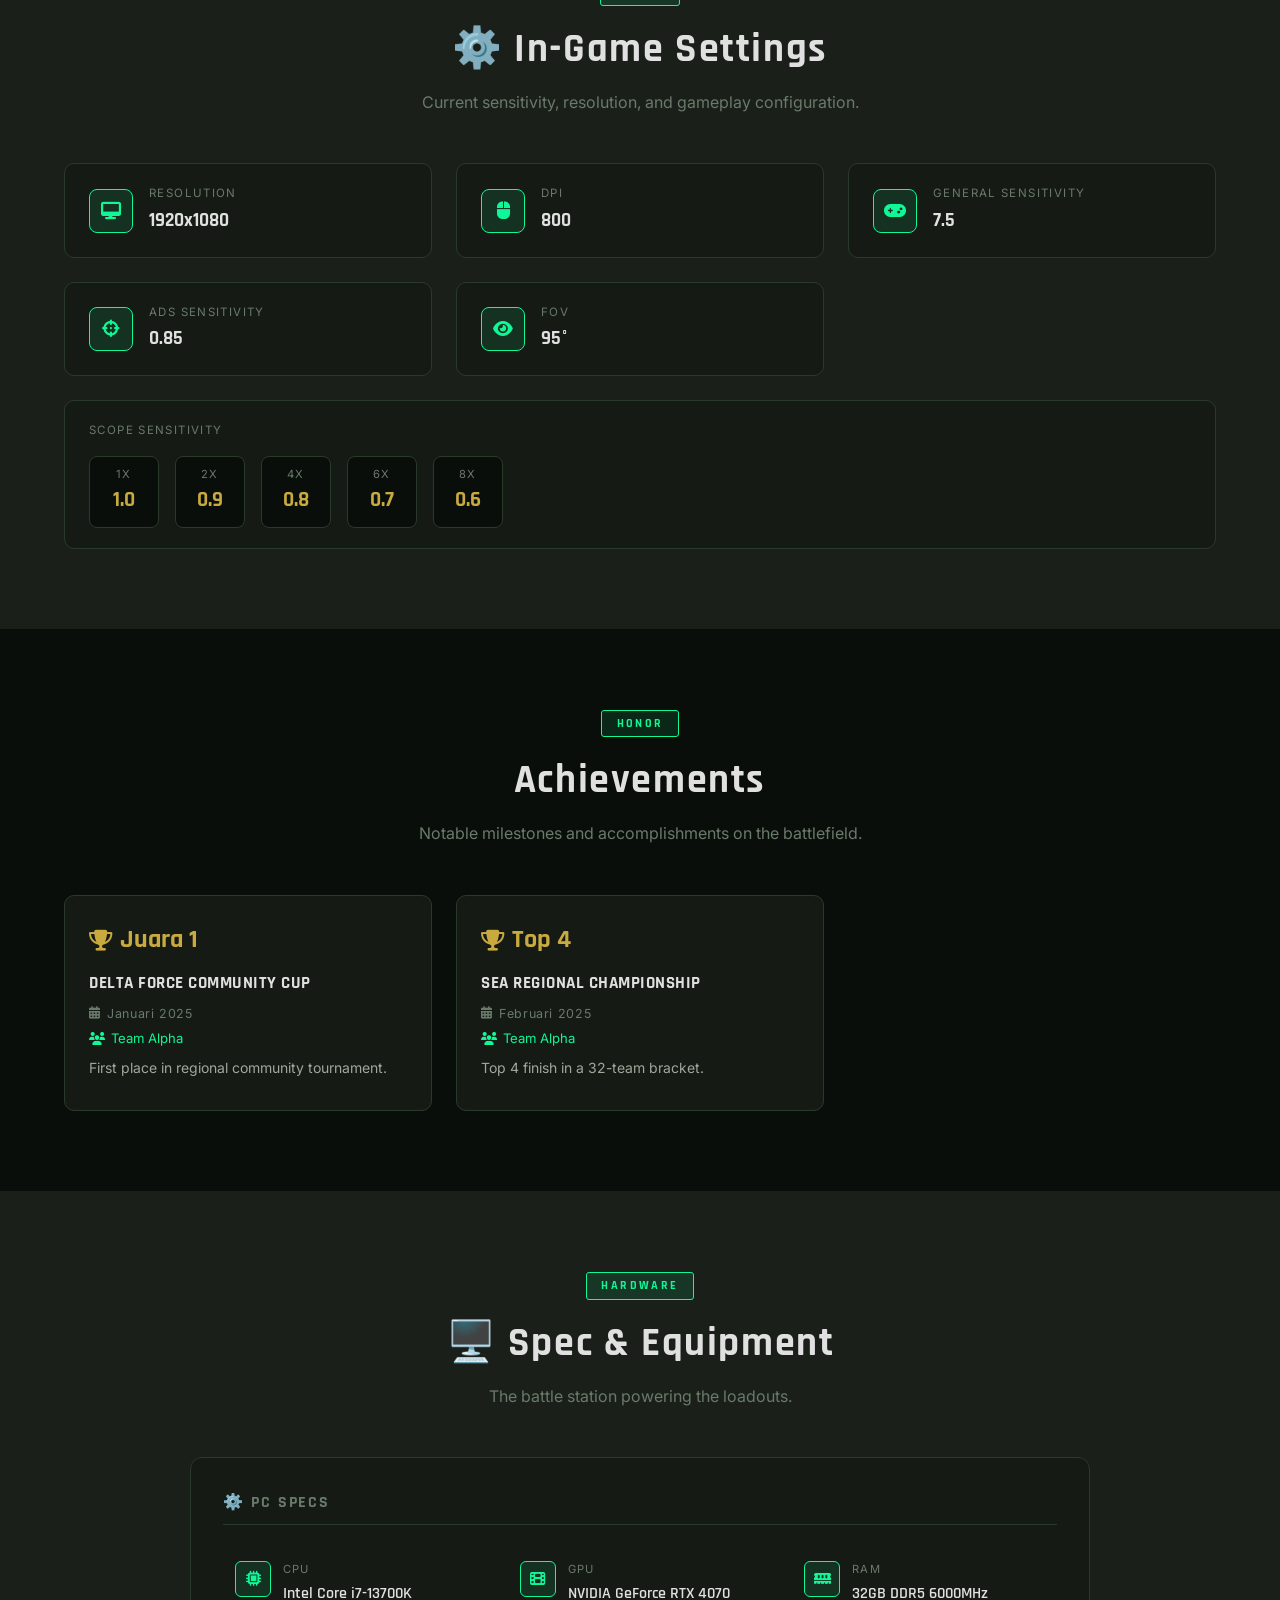
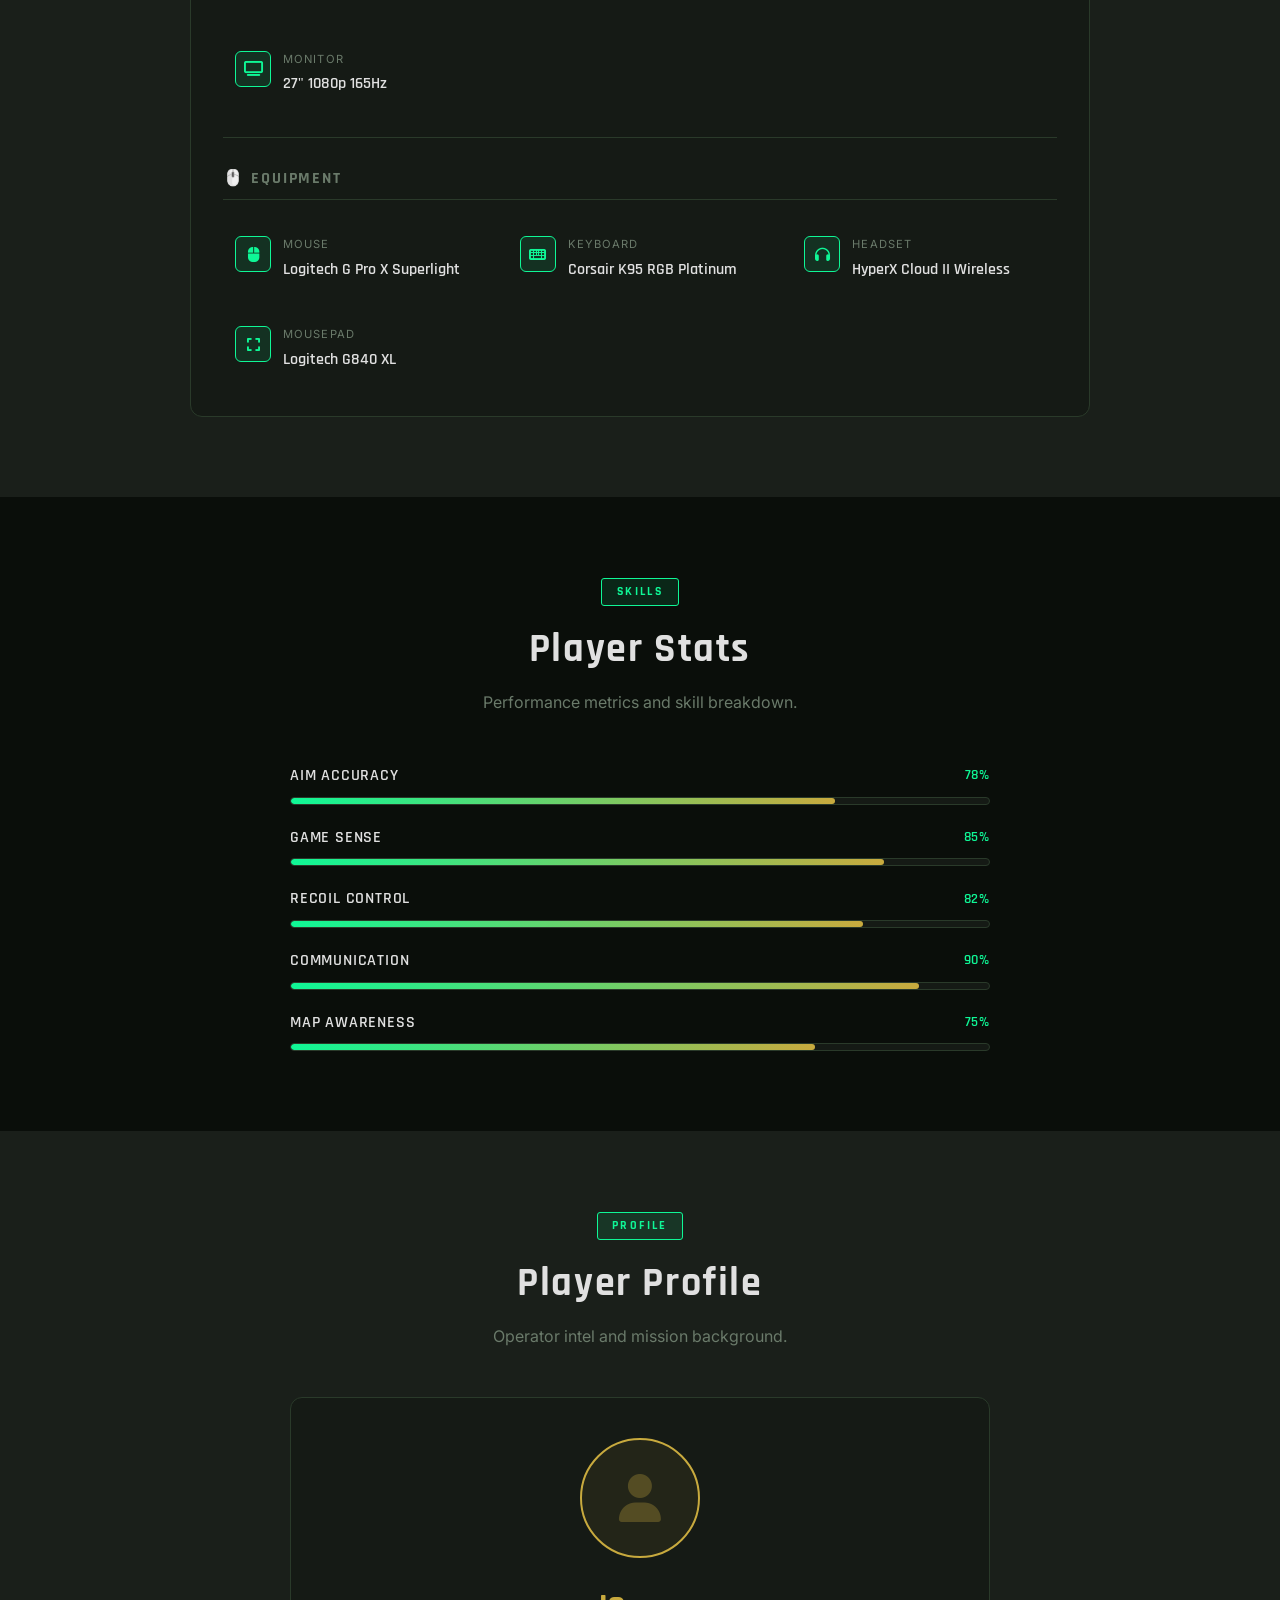
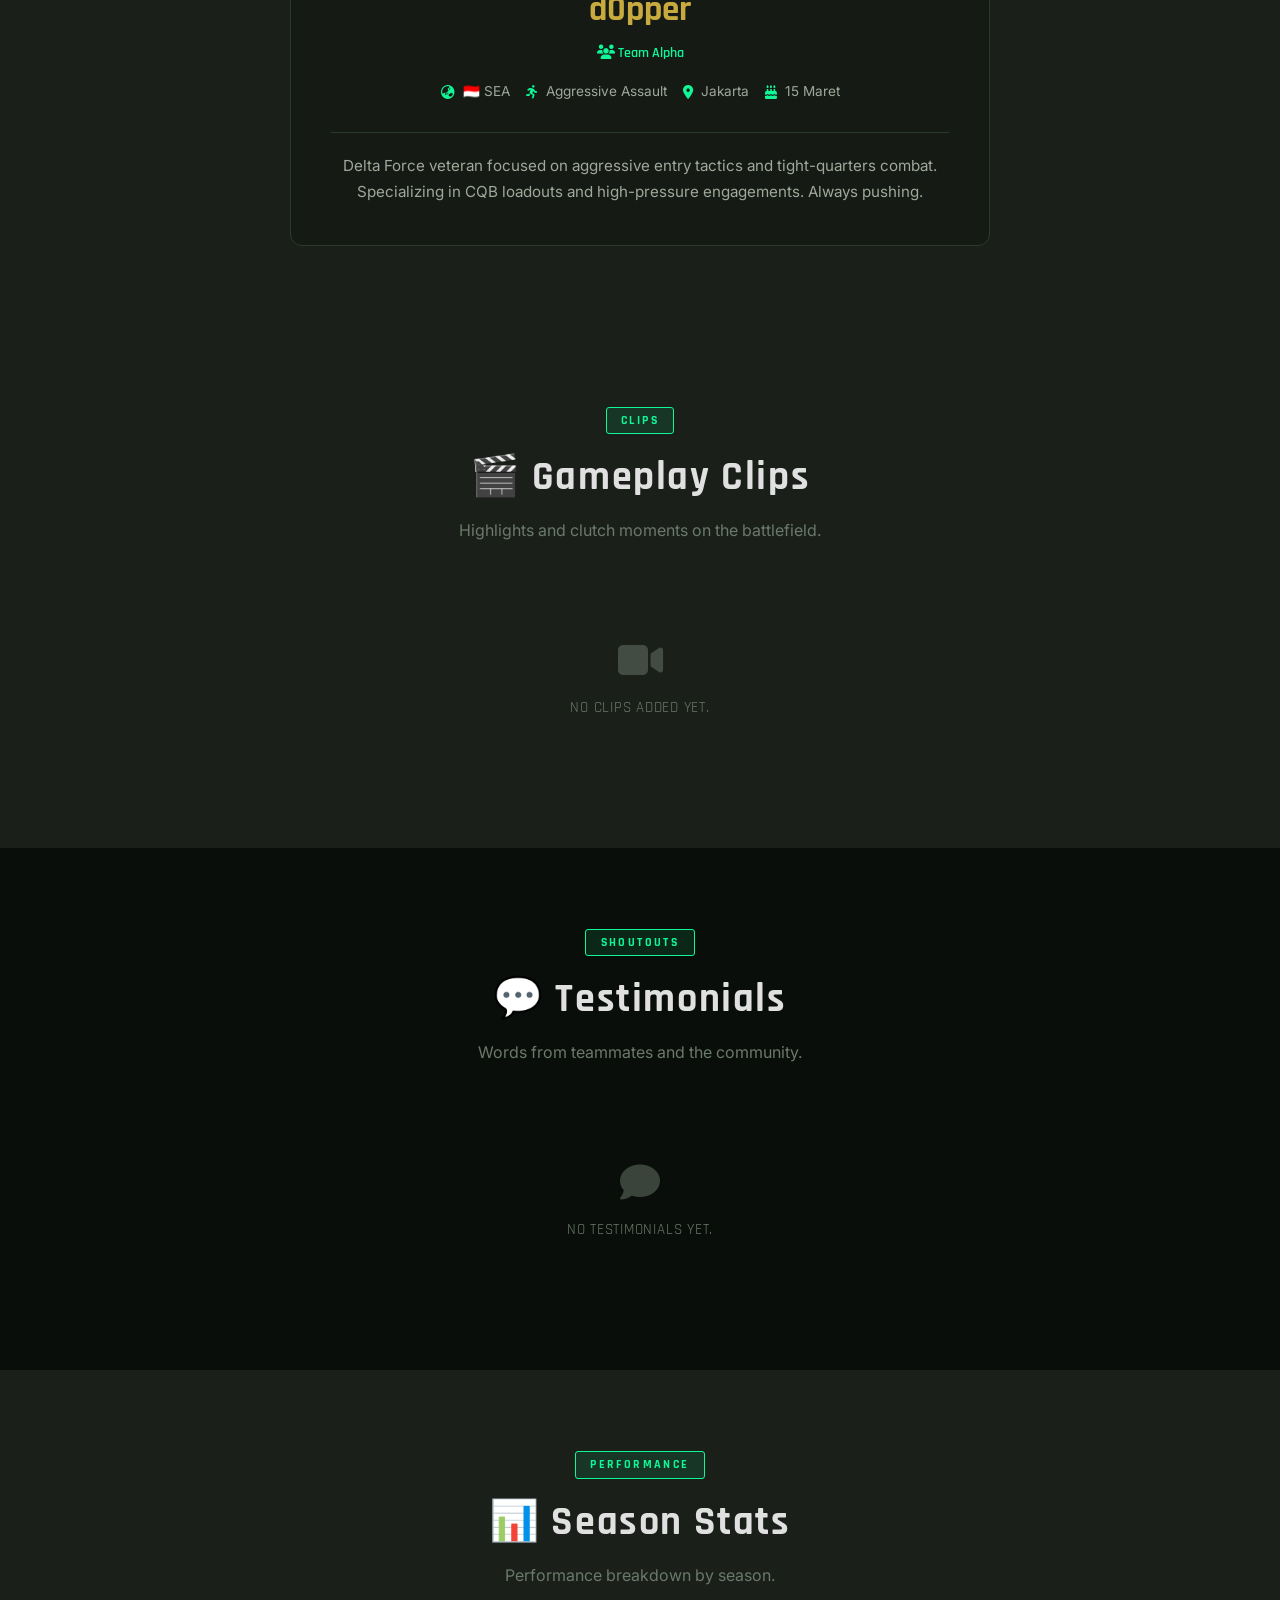
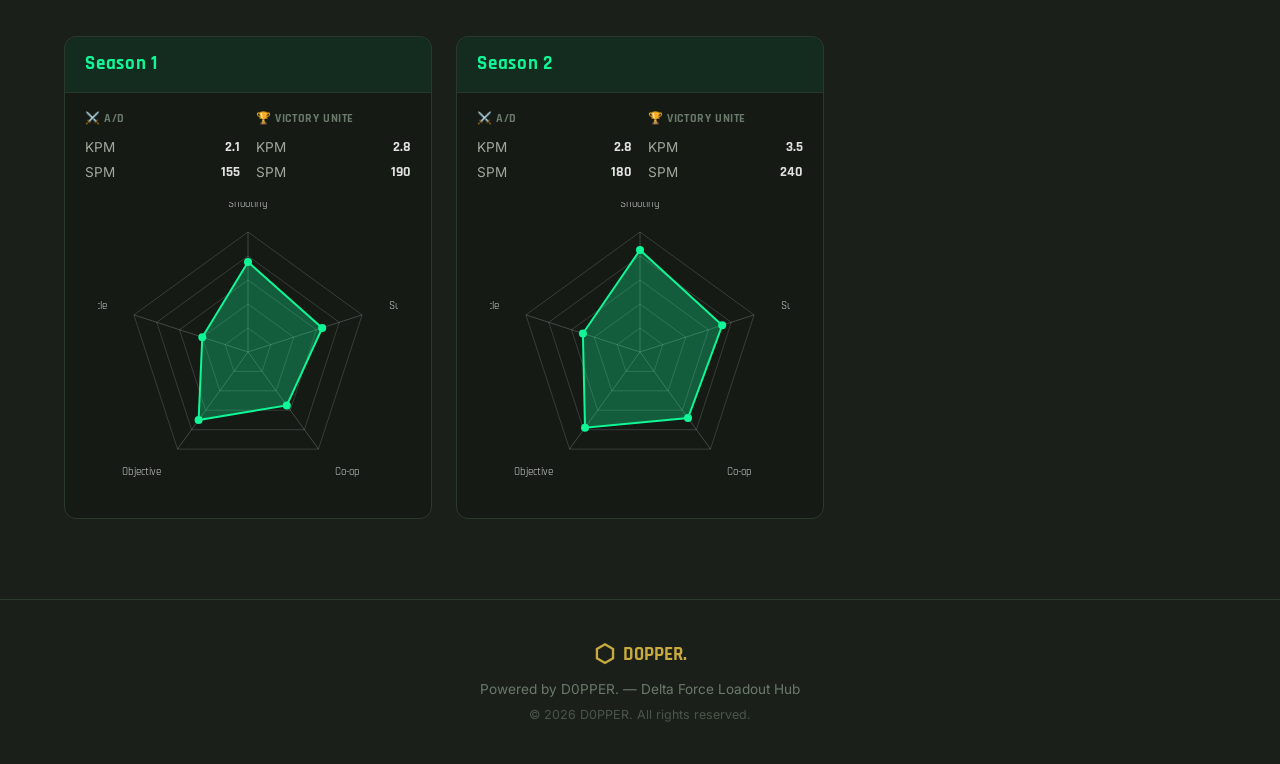
==== commit 44c2b04a: "Merge pull request #10 from d0pper16/copilot/update-section-titles-with-emojis Add emojis to Spec & " ====
--- a/index.html
+++ b/index.html
@@ -1,9 +1,9 @@
 <!DOCTYPE html>
-<html lang="en">
+<html lang="en" data-theme="dark">
 <head>
   <meta charset="UTF-8" />
   <meta name="viewport" content="width=device-width, initial-scale=1.0" />
-  <title>D0PPER. | Delta Force</title>
+  <title>D0PPER. | Delta Force Loadout Hub</title>
   <link rel="preconnect" href="https://fonts.googleapis.com" />
   <link rel="preconnect" href="https://fonts.gstatic.com" crossorigin />
   <link href="https://fonts.googleapis.com/css2?family=Rajdhani:wght@400;500;600;700&family=Inter:wght@300;400;500;600&display=swap" rel="stylesheet" />
@@ -15,26 +15,31 @@
   <!-- NAVBAR -->
   <nav class="navbar" id="navbar">
     <div class="nav-container">
+      <a href="#home" class="nav-brand">
+        <span class="brand-icon">⬡</span>
+        <span class="brand-text">D0PPER.</span>
+      </a>
       <ul class="nav-links" id="navLinks">
-        <li><a href="index.html" class="nav-link active">Home</a></li>
-        <li><a href="loadout.html" class="nav-link">Loadout</a></li>
-        <li><a href="profile.html" class="nav-link">Player Profile</a></li>
-        <li><a href="season-stats.html" class="nav-link">Season Stats</a></li>
-        <li><a href="team-history.html" class="nav-link">Team History</a></li>
+        <li><a href="#home" class="nav-link active">Home</a></li>
+        <li><a href="#loadouts" class="nav-link">Loadouts</a></li>
+        <li><a href="#settings" class="nav-link">Settings</a></li>
+        <li><a href="#achievements" class="nav-link">Achievements</a></li>
+        <li><a href="#season-stats" class="nav-link">Stats</a></li>
+        <li><a href="#clips" class="nav-link">Clips</a></li>
+        <li><a href="#testimonials" class="nav-link">Testimonials</a></li>
+        <li><a href="#about" class="nav-link">About</a></li>
         <li><a href="admin.html" class="nav-link nav-admin"><i class="fas fa-lock"></i> Admin</a></li>
       </ul>
       <div class="nav-actions">
+        <button class="theme-toggle" id="themeToggle" title="Toggle Dark/Light Mode">
+          <i class="fas fa-moon" id="themeIcon"></i>
+        </button>
         <button class="hamburger" id="hamburger" aria-label="Toggle menu">
           <span></span><span></span><span></span>
         </button>
       </div>
     </div>
   </nav>
-
-  <!-- VISITOR COUNTER (fixed top-right via CSS) -->
-  <div class="visitor-counter" id="visitorCounter">
-    <i class="fas fa-eye"></i> <span id="viewCount">0</span> views
-  </div>
 
   <!-- HERO SECTION -->
   <section class="hero" id="home">
@@ -42,7 +47,14 @@
     <div class="hero-content">
       <div class="hero-badge">DELTA FORCE</div>
       <h1 class="hero-title">D0PPER.</h1>
-      <p class="hero-sub" id="heroSub">player profile, loadout codes, ingame setting, ...</p>
+      <p class="hero-sub">player profile, loadout codes, ingame setting, social media, ...</p>
+      <div class="hero-actions">
+        <a href="#loadouts" class="btn btn-primary"><i class="fas fa-crosshairs"></i> View Loadouts</a>
+        <a href="#settings" class="btn btn-outline"><i class="fas fa-sliders-h"></i> Settings</a>
+      </div>
+      <div class="visitor-counter" id="visitorCounter">
+        <i class="fas fa-eye"></i> <span id="viewCount">0</span> views
+      </div>
       <div class="social-links" id="socialLinks">
         <!-- Filled by JS -->
       </div>
@@ -52,13 +64,48 @@
     </div>
   </section>
 
+  <!-- LOADOUTS SECTION -->
+  <section class="section" id="loadouts">
+    <div class="container">
+      <div class="section-header">
+        <div class="section-tag">ARSENAL</div>
+        <h2 class="section-title">Loadout Library</h2>
+        <p class="section-desc">Battle-tested weapon configurations for every situation.</p>
+      </div>
+      <div class="loadout-filter" id="loadoutFilter">
+        <!-- Filled by JS -->
+      </div>
+      <!-- Favorite weapons header -->
+      <div id="favoriteSection" style="display:none">
+        <h3 class="favorite-section-title"><i class="fas fa-star"></i> Favorite Weapons</h3>
+        <div class="favorite-grid" id="favoriteGrid"></div>
+      </div>
+      <!-- Regular grid -->
+      <div class="loadout-grid" id="loadoutGrid"></div>
+    </div>
+  </section>
+
+  <!-- SETTINGS SECTION -->
+  <section class="section section-alt" id="settings">
+    <div class="container">
+      <div class="section-header">
+        <div class="section-tag">CONFIG</div>
+        <h2 class="section-title">⚙️ In-Game Settings</h2>
+        <p class="section-desc">Current sensitivity, resolution, and gameplay configuration.</p>
+      </div>
+      <div class="settings-dashboard" id="settingsDashboard">
+        <!-- Filled by JS -->
+      </div>
+    </div>
+  </section>
+
   <!-- ACHIEVEMENTS SECTION -->
   <section class="section" id="achievements">
     <div class="container">
       <div class="section-header">
         <div class="section-tag">HONOR</div>
         <h2 class="section-title">Achievements</h2>
-        <p class="section-desc">The results obtained.</p>
+        <p class="section-desc">Notable milestones and accomplishments on the battlefield.</p>
       </div>
       <div class="achievements-grid" id="achievementsGrid">
         <!-- Filled by JS -->
@@ -71,8 +118,8 @@
     <div class="container">
       <div class="section-header">
         <div class="section-tag">HARDWARE</div>
-        <h2 class="section-title">Spec &amp; Equipment</h2>
-        <p class="section-desc">PC specs and supporting equipment.</p>
+        <h2 class="section-title">🖥️ Spec &amp; Equipment</h2>
+        <p class="section-desc">The battle station powering the loadouts.</p>
       </div>
       <div class="specs-card" id="specsCard">
         <!-- Filled by JS -->
@@ -80,15 +127,29 @@
     </div>
   </section>
 
-  <!-- SETTINGS SECTION -->
-  <section class="section" id="settings">
-    <div class="container">
-      <div class="section-header">
-        <div class="section-tag">CONFIG</div>
-        <h2 class="section-title">In-Game Settings</h2>
-        <p class="section-desc">Current sensitivity, resolution, and gameplay configuration.</p>
-      </div>
-      <div class="settings-dashboard" id="settingsDashboard">
+  <!-- STATS SECTION -->
+  <section class="section" id="stats">
+    <div class="container">
+      <div class="section-header">
+        <div class="section-tag">SKILLS</div>
+        <h2 class="section-title">Player Stats</h2>
+        <p class="section-desc">Performance metrics and skill breakdown.</p>
+      </div>
+      <div class="stats-bars" id="statsBars">
+        <!-- Filled by JS -->
+      </div>
+    </div>
+  </section>
+
+  <!-- ABOUT SECTION -->
+  <section class="section section-alt" id="about">
+    <div class="container">
+      <div class="section-header">
+        <div class="section-tag">PROFILE</div>
+        <h2 class="section-title">Player Profile</h2>
+        <p class="section-desc">Operator intel and mission background.</p>
+      </div>
+      <div class="profile-card" id="profileCard">
         <!-- Filled by JS -->
       </div>
     </div>
@@ -116,22 +177,21 @@
         <h2 class="section-title">💬 Testimonials</h2>
         <p class="section-desc">Words from teammates and the community.</p>
       </div>
-
-      <!-- Public submit form -->
-      <div class="testimonial-form-public" id="testimonialPublicForm">
-        <h3 class="testimonial-form-title">Leave a Comment</h3>
-        <form id="publicTestimonialForm">
-          <div class="form-group">
-            <input type="text" id="pubTestName" placeholder="Your name..." maxlength="60" required />
-          </div>
-          <div class="form-group">
-            <textarea id="pubTestMessage" rows="3" placeholder="Your message..." maxlength="500" required></textarea>
-          </div>
-          <button type="submit" class="btn btn-primary btn-sm"><i class="fas fa-paper-plane"></i> Submit</button>
-        </form>
-      </div>
-
       <div class="testimonials-grid" id="testimonialsGrid">
+        <!-- Filled by JS -->
+      </div>
+    </div>
+  </section>
+
+  <!-- SEASON STATS SECTION -->
+  <section class="section section-alt" id="season-stats">
+    <div class="container">
+      <div class="section-header">
+        <div class="section-tag">PERFORMANCE</div>
+        <h2 class="section-title">📊 Season Stats</h2>
+        <p class="section-desc">Performance breakdown by season.</p>
+      </div>
+      <div class="season-stats-grid" id="seasonStatsGrid">
         <!-- Filled by JS -->
       </div>
     </div>
@@ -140,7 +200,11 @@
   <!-- FOOTER -->
   <footer class="footer">
     <div class="container">
-      <p class="footer-text">Powered by D0PPER.</p>
+      <div class="footer-brand">
+        <span class="brand-icon">⬡</span>
+        <span>D0PPER.</span>
+      </div>
+      <p class="footer-text">Powered by D0PPER. &mdash; Delta Force Loadout Hub</p>
       <p class="footer-copy">&copy; <span id="footerYear"></span> D0PPER. All rights reserved.</p>
     </div>
   </footer>
--- a/style.css
+++ b/style.css
@@ -1731,7 +1731,7 @@
 @media (max-width: 768px) {
   .visitor-counter {
     top: auto;
-    bottom: 5rem;
+    bottom: 5rem; /* clear mobile nav bar / toast area */
     right: 1rem;
   }
 
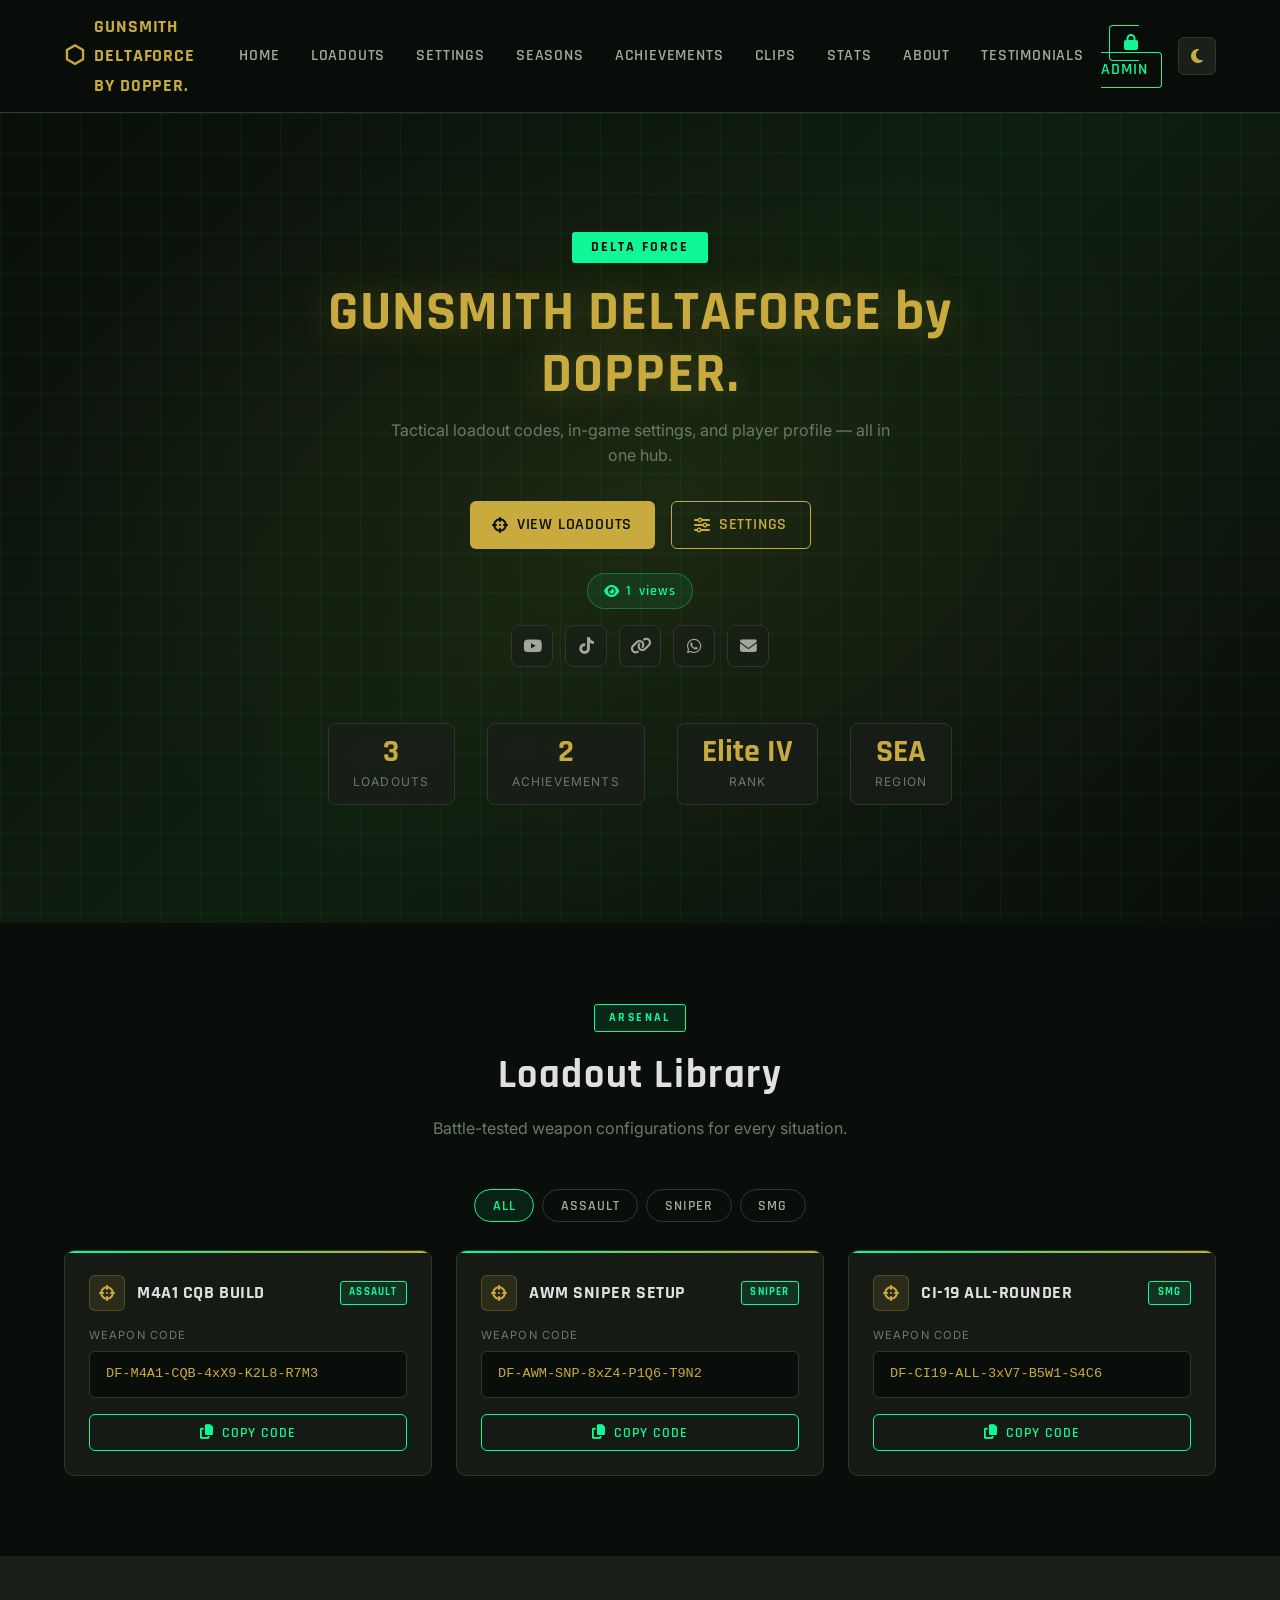
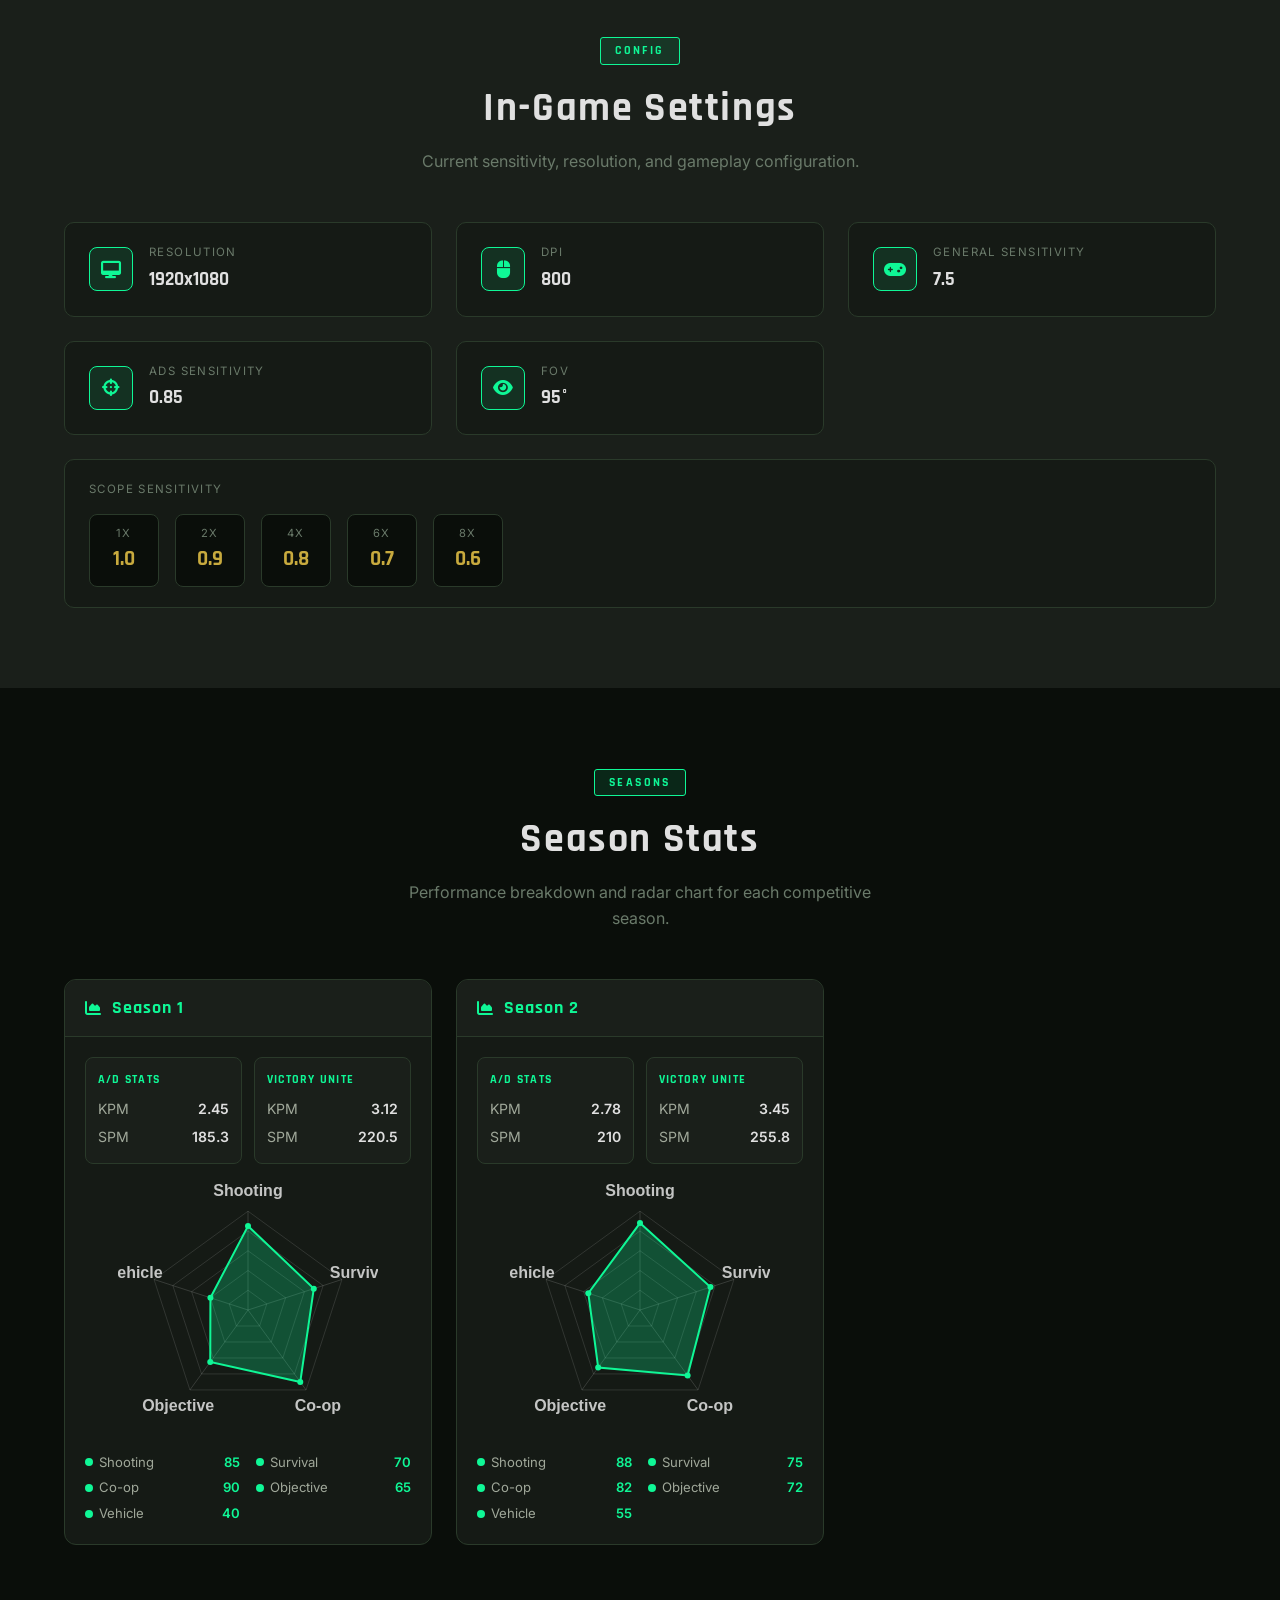
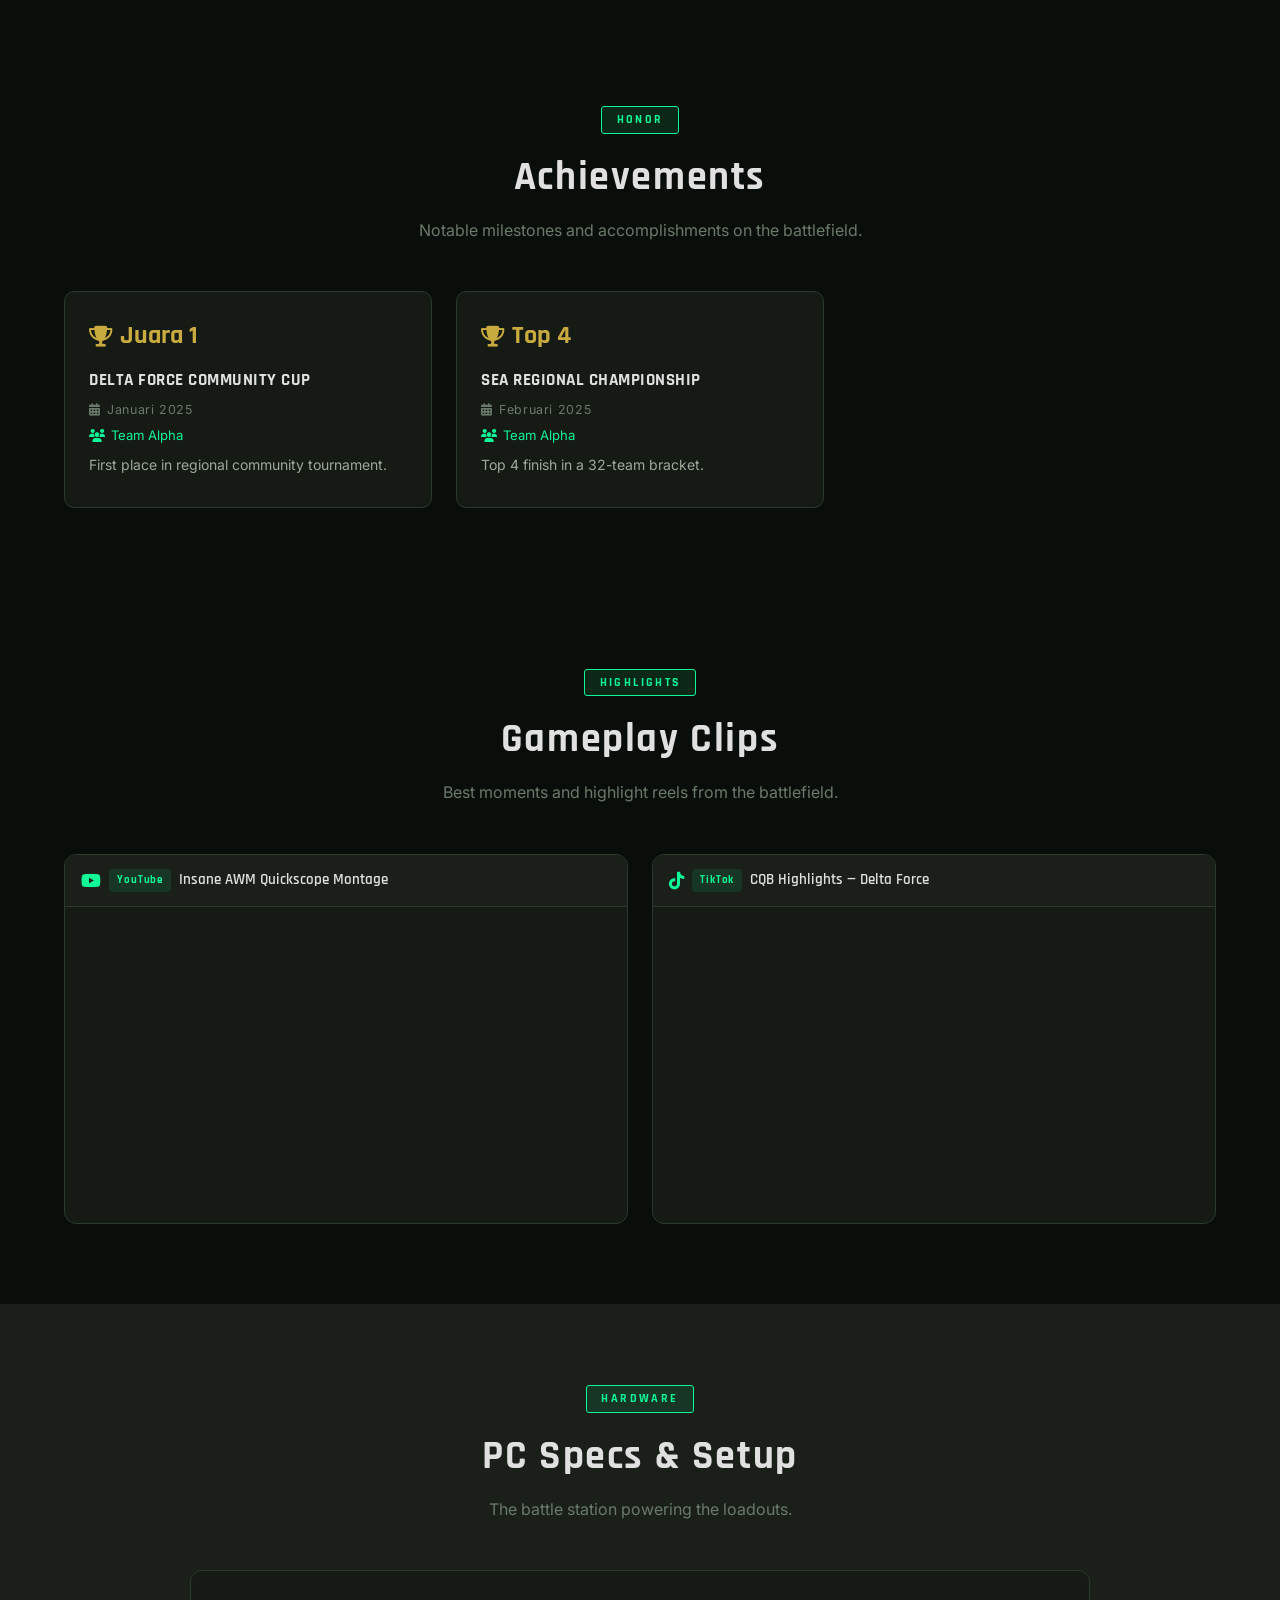
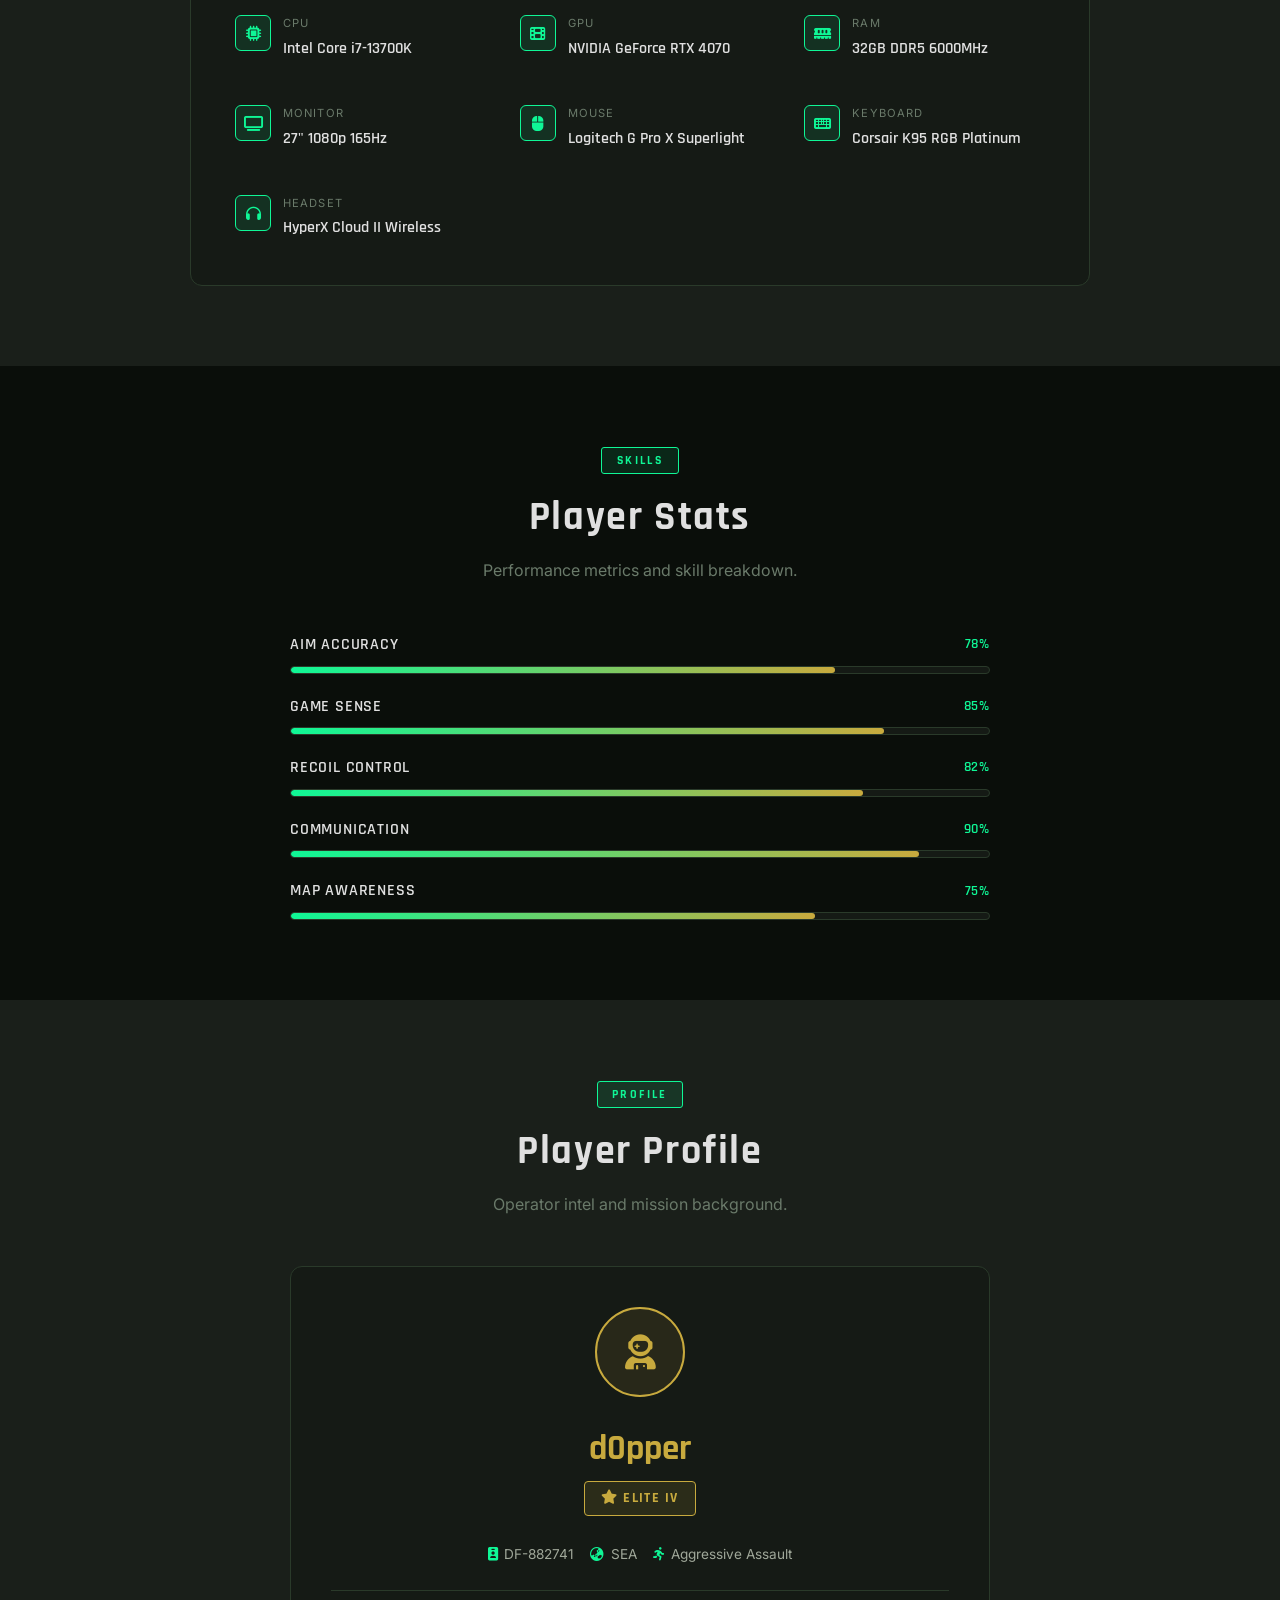
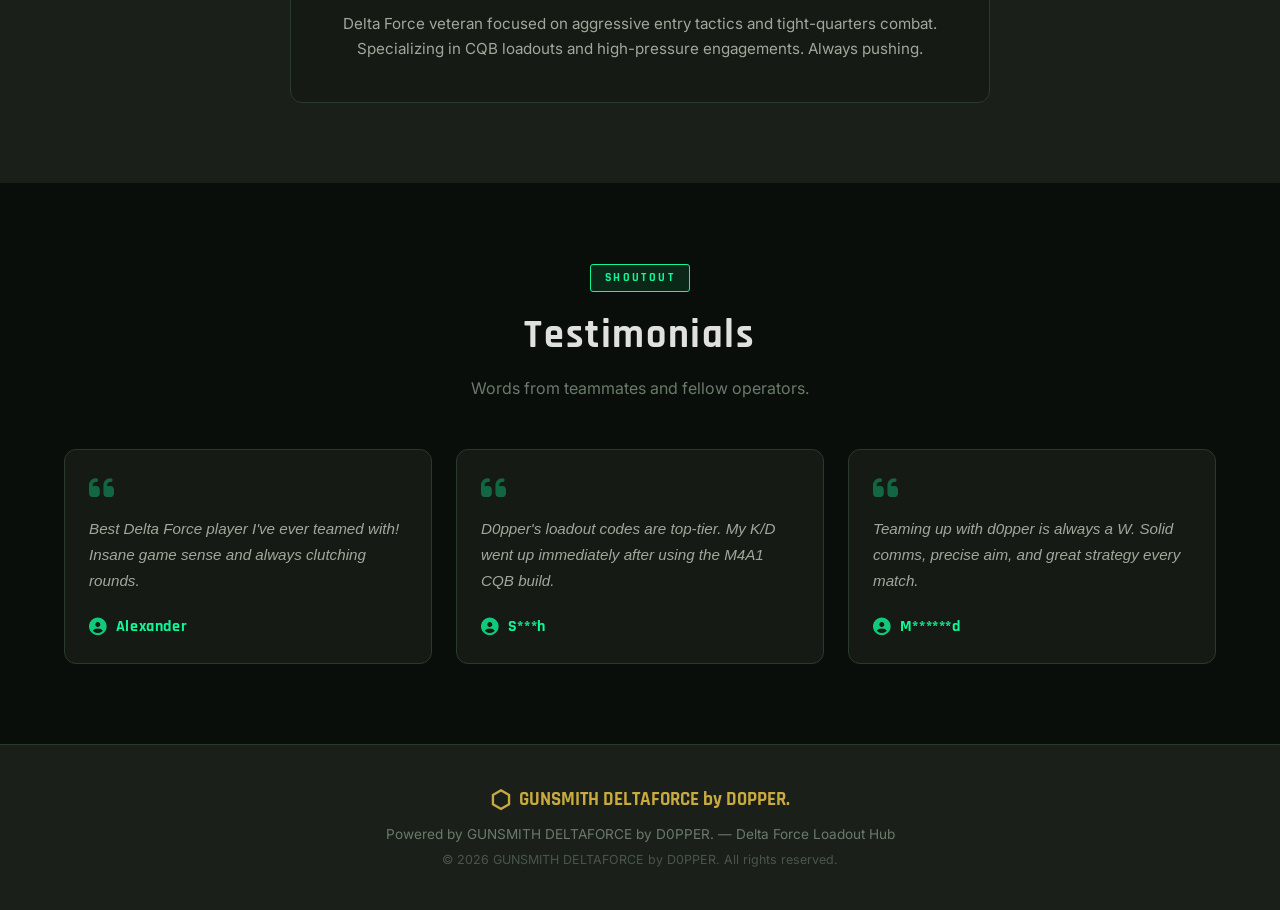
==== commit 65743b90: "Merge pull request #3 from d0pper16/copilot/add-embedded-clips-section Add Gameplay Clips, Testimoni" ====
--- a/index.html
+++ b/index.html
@@ -3,7 +3,7 @@
 <head>
   <meta charset="UTF-8" />
   <meta name="viewport" content="width=device-width, initial-scale=1.0" />
-  <title>D0PPER. | Delta Force Loadout Hub</title>
+  <title>GUNSMITH DELTAFORCE by D0PPER. | Delta Force Loadout Hub</title>
   <link rel="preconnect" href="https://fonts.googleapis.com" />
   <link rel="preconnect" href="https://fonts.gstatic.com" crossorigin />
   <link href="https://fonts.googleapis.com/css2?family=Rajdhani:wght@400;500;600;700&family=Inter:wght@300;400;500;600&display=swap" rel="stylesheet" />
@@ -17,17 +17,18 @@
     <div class="nav-container">
       <a href="#home" class="nav-brand">
         <span class="brand-icon">⬡</span>
-        <span class="brand-text">D0PPER.</span>
+        <span class="brand-text">GUNSMITH DELTAFORCE by D0PPER.</span>
       </a>
       <ul class="nav-links" id="navLinks">
         <li><a href="#home" class="nav-link active">Home</a></li>
         <li><a href="#loadouts" class="nav-link">Loadouts</a></li>
         <li><a href="#settings" class="nav-link">Settings</a></li>
+        <li><a href="#season-stats" class="nav-link">Seasons</a></li>
         <li><a href="#achievements" class="nav-link">Achievements</a></li>
-        <li><a href="#season-stats" class="nav-link">Stats</a></li>
         <li><a href="#clips" class="nav-link">Clips</a></li>
+        <li><a href="#stats" class="nav-link">Stats</a></li>
+        <li><a href="#about" class="nav-link">About</a></li>
         <li><a href="#testimonials" class="nav-link">Testimonials</a></li>
-        <li><a href="#about" class="nav-link">About</a></li>
         <li><a href="admin.html" class="nav-link nav-admin"><i class="fas fa-lock"></i> Admin</a></li>
       </ul>
       <div class="nav-actions">
@@ -46,8 +47,8 @@
     <div class="hero-grid"></div>
     <div class="hero-content">
       <div class="hero-badge">DELTA FORCE</div>
-      <h1 class="hero-title">D0PPER.</h1>
-      <p class="hero-sub">player profile, loadout codes, ingame setting, social media, ...</p>
+      <h1 class="hero-title">GUNSMITH DELTAFORCE by D0PPER.</h1>
+      <p class="hero-sub">Tactical loadout codes, in-game settings, and player profile — all in one hub.</p>
       <div class="hero-actions">
         <a href="#loadouts" class="btn btn-primary"><i class="fas fa-crosshairs"></i> View Loadouts</a>
         <a href="#settings" class="btn btn-outline"><i class="fas fa-sliders-h"></i> Settings</a>
@@ -75,13 +76,9 @@
       <div class="loadout-filter" id="loadoutFilter">
         <!-- Filled by JS -->
       </div>
-      <!-- Favorite weapons header -->
-      <div id="favoriteSection" style="display:none">
-        <h3 class="favorite-section-title"><i class="fas fa-star"></i> Favorite Weapons</h3>
-        <div class="favorite-grid" id="favoriteGrid"></div>
-      </div>
-      <!-- Regular grid -->
-      <div class="loadout-grid" id="loadoutGrid"></div>
+      <div class="loadout-grid" id="loadoutGrid">
+        <!-- Filled by JS -->
+      </div>
     </div>
   </section>
 
@@ -90,10 +87,24 @@
     <div class="container">
       <div class="section-header">
         <div class="section-tag">CONFIG</div>
-        <h2 class="section-title">⚙️ In-Game Settings</h2>
+        <h2 class="section-title">In-Game Settings</h2>
         <p class="section-desc">Current sensitivity, resolution, and gameplay configuration.</p>
       </div>
       <div class="settings-dashboard" id="settingsDashboard">
+        <!-- Filled by JS -->
+      </div>
+    </div>
+  </section>
+
+  <!-- SEASON STATS SECTION -->
+  <section class="section" id="season-stats">
+    <div class="container">
+      <div class="section-header">
+        <div class="section-tag">SEASONS</div>
+        <h2 class="section-title">Season Stats</h2>
+        <p class="section-desc">Performance breakdown and radar chart for each competitive season.</p>
+      </div>
+      <div class="season-stats-grid" id="seasonStatsGrid">
         <!-- Filled by JS -->
       </div>
     </div>
@@ -113,12 +124,26 @@
     </div>
   </section>
 
+  <!-- GAMEPLAY CLIPS SECTION -->
+  <section class="section" id="clips">
+    <div class="container">
+      <div class="section-header">
+        <div class="section-tag">HIGHLIGHTS</div>
+        <h2 class="section-title">Gameplay Clips</h2>
+        <p class="section-desc">Best moments and highlight reels from the battlefield.</p>
+      </div>
+      <div class="clips-grid" id="clipsGrid">
+        <!-- Filled by JS -->
+      </div>
+    </div>
+  </section>
+
   <!-- PC SPECS SECTION -->
   <section class="section section-alt" id="pcspecs">
     <div class="container">
       <div class="section-header">
         <div class="section-tag">HARDWARE</div>
-        <h2 class="section-title">🖥️ Spec &amp; Equipment</h2>
+        <h2 class="section-title">PC Specs &amp; Setup</h2>
         <p class="section-desc">The battle station powering the loadouts.</p>
       </div>
       <div class="specs-card" id="specsCard">
@@ -155,43 +180,15 @@
     </div>
   </section>
 
-  <!-- CLIPS SECTION -->
-  <section class="section section-alt" id="clips">
-    <div class="container">
-      <div class="section-header">
-        <div class="section-tag">CLIPS</div>
-        <h2 class="section-title">🎬 Gameplay Clips</h2>
-        <p class="section-desc">Highlights and clutch moments on the battlefield.</p>
-      </div>
-      <div class="clips-grid" id="clipsGrid">
-        <!-- Filled by JS -->
-      </div>
-    </div>
-  </section>
-
   <!-- TESTIMONIALS SECTION -->
   <section class="section" id="testimonials">
     <div class="container">
       <div class="section-header">
-        <div class="section-tag">SHOUTOUTS</div>
-        <h2 class="section-title">💬 Testimonials</h2>
-        <p class="section-desc">Words from teammates and the community.</p>
+        <div class="section-tag">SHOUTOUT</div>
+        <h2 class="section-title">Testimonials</h2>
+        <p class="section-desc">Words from teammates and fellow operators.</p>
       </div>
       <div class="testimonials-grid" id="testimonialsGrid">
-        <!-- Filled by JS -->
-      </div>
-    </div>
-  </section>
-
-  <!-- SEASON STATS SECTION -->
-  <section class="section section-alt" id="season-stats">
-    <div class="container">
-      <div class="section-header">
-        <div class="section-tag">PERFORMANCE</div>
-        <h2 class="section-title">📊 Season Stats</h2>
-        <p class="section-desc">Performance breakdown by season.</p>
-      </div>
-      <div class="season-stats-grid" id="seasonStatsGrid">
         <!-- Filled by JS -->
       </div>
     </div>
@@ -202,10 +199,10 @@
     <div class="container">
       <div class="footer-brand">
         <span class="brand-icon">⬡</span>
-        <span>D0PPER.</span>
-      </div>
-      <p class="footer-text">Powered by D0PPER. &mdash; Delta Force Loadout Hub</p>
-      <p class="footer-copy">&copy; <span id="footerYear"></span> D0PPER. All rights reserved.</p>
+        <span>GUNSMITH DELTAFORCE by D0PPER.</span>
+      </div>
+      <p class="footer-text">Powered by GUNSMITH DELTAFORCE by D0PPER. &mdash; Delta Force Loadout Hub</p>
+      <p class="footer-copy">&copy; <span id="footerYear"></span> GUNSMITH DELTAFORCE by D0PPER. All rights reserved.</p>
     </div>
   </footer>
 
--- a/style.css
+++ b/style.css
@@ -1,5 +1,5 @@
 /* ============================================================
-   style.css — D0PPER. | Military Tactical Theme
+   style.css — GUNSMITH DELTAFORCE by D0PPER. | Military Tactical Theme
    ============================================================ */
 
 /* ── GOOGLE FONTS ────────────────────────────────────────── */
@@ -32,6 +32,26 @@
   --hero-bg:       linear-gradient(135deg, #0a0e0a 0%, #0f1f0f 50%, #0a0e0a 100%);
 }
 
+[data-theme="light"] {
+  --bg-primary:    #f0f2ef;
+  --bg-secondary:  #e2e6e0;
+  --bg-card:       #ffffff;
+  --bg-card-hover: #f5f7f4;
+  --border-color:  #cdd4c8;
+  --border-accent: #c8aa3e66;
+  --text-primary:  #1a2418;
+  --text-secondary:#4a5e42;
+  --text-muted:    #7a8a74;
+  --accent:        #9a7e28;
+  --accent-dim:    #7a6218;
+  --accent2:       #0aa85a;
+  --accent2-light: #0cf07e;
+  --shadow:        0 4px 20px rgba(0, 0, 0, 0.1);
+  --shadow-accent: 0 0 20px rgba(154, 126, 40, 0.1);
+  --glow:          0 0 10px rgba(154, 126, 40, 0.2);
+  --nav-bg:        rgba(240, 242, 239, 0.97);
+  --hero-bg:       linear-gradient(135deg, #d8dfd4 0%, #c8d4c0 50%, #d8dfd4 100%);
+}
 
 /* ── RESET & BASE ────────────────────────────────────────── */
 *, *::before, *::after { box-sizing: border-box; margin: 0; padding: 0; }
@@ -159,7 +179,26 @@
   gap: 0.75rem;
 }
 
-
+.theme-toggle {
+  background: var(--bg-secondary);
+  border: 1px solid var(--border-color);
+  color: var(--accent);
+  width: 38px;
+  height: 38px;
+  border-radius: 6px;
+  cursor: pointer;
+  display: flex;
+  align-items: center;
+  justify-content: center;
+  font-size: 1rem;
+  transition: all 0.2s;
+}
+
+.theme-toggle:hover {
+  background: var(--accent);
+  color: var(--bg-primary);
+  border-color: var(--accent);
+}
 
 .hamburger {
   display: none;
@@ -309,12 +348,16 @@
   margin: 0 auto 2rem;
 }
 
+.hero-actions {
+  display: flex;
+  gap: 1rem;
+  justify-content: center;
+  flex-wrap: wrap;
+  margin-bottom: 1.5rem;
+}
+
 /* ── VISITOR COUNTER ─────────────────────────────────────── */
 .visitor-counter {
-  position: fixed;
-  top: 70px;
-  right: 1.25rem;
-  z-index: 999;
   display: inline-flex;
   align-items: center;
   gap: 0.4rem;
@@ -327,7 +370,7 @@
   font-weight: 600;
   letter-spacing: 0.08em;
   color: var(--accent2);
-  backdrop-filter: blur(6px);
+  margin-bottom: 1rem;
 }
 
 .visitor-counter i { font-size: 0.85rem; }
@@ -342,8 +385,8 @@
 }
 
 .social-btn {
-  width: 56px;
-  height: 56px;
+  width: 42px;
+  height: 42px;
   display: flex;
   align-items: center;
   justify-content: center;
@@ -351,7 +394,7 @@
   border-radius: 8px;
   background: rgba(26, 31, 26, 0.6);
   color: var(--text-secondary);
-  font-size: 1.3rem;
+  font-size: 1.05rem;
   transition: all 0.2s;
   backdrop-filter: blur(6px);
 }
@@ -1101,6 +1144,21 @@
   border-top: 1px solid var(--border-color);
   padding-top: 1.25rem;
   margin-top: 0.5rem;
+}
+
+.profile-rank-badge {
+  display: inline-block;
+  padding: 0.3rem 1rem;
+  background: rgba(200, 170, 62, 0.12);
+  border: 1px solid var(--accent);
+  color: var(--accent);
+  font-family: 'Rajdhani', sans-serif;
+  font-size: 0.9rem;
+  font-weight: 700;
+  letter-spacing: 0.1em;
+  text-transform: uppercase;
+  border-radius: 4px;
+  margin-bottom: 0.75rem;
 }
 
 /* ── FOOTER ──────────────────────────────────────────────── */
@@ -1213,6 +1271,11 @@
 
   .featured-loadout-card { grid-column: 1; }
 
+  .hero-actions {
+    flex-direction: column;
+    align-items: center;
+  }
+
   .hero-stats { gap: 0.75rem; }
 
   .specs-card { grid-template-columns: 1fr; }
@@ -1228,155 +1291,132 @@
   .hero-title { font-size: 1.6rem; }
 }
 
-/* ── FAVORITE WEAPONS SECTION ───────────────────────────── */
-#favoriteSection {
-  margin-bottom: 2rem;
-}
-
-.favorite-section-title {
-  font-size: 1.4rem;
+/* ── GAMEPLAY CLIPS ──────────────────────────────────────── */
+.clips-grid {
+  display: grid;
+  grid-template-columns: repeat(2, 1fr);
+  gap: 1.5rem;
+}
+
+.clip-card {
+  background: var(--bg-card);
+  border: 1px solid var(--border-color);
+  border-radius: 12px;
+  overflow: hidden;
+  transition: transform 0.2s, box-shadow 0.2s;
+}
+
+.clip-card:hover {
+  transform: translateY(-4px);
+  box-shadow: 0 8px 32px rgba(15,247,150,0.1);
+  border-color: var(--accent2);
+}
+
+.clip-header {
+  display: flex;
+  align-items: center;
+  gap: 0.5rem;
+  padding: 0.85rem 1rem;
+  background: var(--bg-secondary);
+  border-bottom: 1px solid var(--border-color);
+}
+
+.clip-header i {
+  font-size: 1.1rem;
   color: var(--accent2);
-  margin-bottom: 1rem;
-  display: flex;
-  align-items: center;
-  gap: 0.5rem;
-}
-
-.favorite-grid {
+  flex-shrink: 0;
+}
+
+.clip-platform-label {
+  font-size: 0.7rem;
+  font-family: 'Rajdhani', sans-serif;
+  font-weight: 700;
+  letter-spacing: 0.08em;
+  color: var(--accent2);
+  background: rgba(15,247,150,0.1);
+  padding: 0.15rem 0.5rem;
+  border-radius: 4px;
+  flex-shrink: 0;
+}
+
+.clip-title {
+  font-family: 'Rajdhani', sans-serif;
+  font-weight: 600;
+  font-size: 0.95rem;
+  color: var(--text-primary);
+  white-space: nowrap;
+  overflow: hidden;
+  text-overflow: ellipsis;
+}
+
+.clip-embed-wrapper {
+  position: relative;
+  width: 100%;
+  padding-top: 56.25%; /* 16:9 */
+}
+
+.clip-embed-wrapper iframe {
+  position: absolute;
+  top: 0; left: 0;
+  width: 100%; height: 100%;
+  border: none;
+}
+
+/* ── TESTIMONIALS ────────────────────────────────────────── */
+.testimonials-grid {
   display: grid;
-  grid-template-columns: repeat(auto-fill, minmax(280px, 1fr));
+  grid-template-columns: repeat(auto-fill, minmax(300px, 1fr));
   gap: 1.5rem;
-  margin-bottom: 1.5rem;
-}
-
-.favorite-loadout-card {
+}
+
+.testimonial-card {
   background: var(--bg-card);
-  border: 2px solid #0ff796;
+  border: 1px solid var(--border-color);
   border-radius: 12px;
   padding: 1.5rem;
   position: relative;
-  box-shadow: 0 0 16px rgba(15, 247, 150, 0.25);
-  transition: transform 0.2s ease, box-shadow 0.2s ease;
-}
-
-.favorite-loadout-card:hover {
-  transform: translateY(-4px);
-  box-shadow: 0 0 28px rgba(15, 247, 150, 0.4);
-}
-
-.favorite-badge {
-  position: absolute;
-  top: -1px;
-  right: 12px;
-  background: #0ff796;
-  color: #0a0e0a;
-  font-size: 0.65rem;
-  font-weight: 700;
-  font-family: 'Rajdhani', sans-serif;
-  letter-spacing: 0.08em;
-  padding: 2px 10px;
-  border-radius: 0 0 8px 8px;
-}
-
-/* ── CLIPS SECTION ───────────────────────────────────────── */
-.clips-grid {
-  display: grid;
-  grid-template-columns: repeat(auto-fill, minmax(320px, 1fr));
-  gap: 1.5rem;
-}
-
-.clip-card {
-  background: var(--bg-card);
-  border: 1px solid var(--border-color);
-  border-radius: 12px;
-  overflow: hidden;
-  transition: transform 0.2s ease, box-shadow 0.2s ease;
-}
-
-.clip-card:hover {
-  transform: translateY(-4px);
-  box-shadow: var(--shadow);
-}
-
-.clip-title {
-  font-family: 'Rajdhani', sans-serif;
-  font-size: 1.1rem;
-  font-weight: 700;
-  color: var(--accent2);
-  padding: 0.75rem 1rem 0.5rem;
-}
-
-.clip-embed {
-  position: relative;
-  width: 100%;
-  padding-bottom: 56.25%;
-  height: 0;
-  overflow: hidden;
-}
-
-.clip-embed iframe {
-  position: absolute;
-  top: 0; left: 0;
-  width: 100%;
-  height: 100%;
-  border: none;
-}
-
-.clip-desc {
-  padding: 0.5rem 1rem 0.75rem;
-  font-size: 0.85rem;
-  color: var(--text-secondary);
-}
-
-/* ── TESTIMONIALS SECTION ────────────────────────────────── */
-.testimonials-grid {
-  display: grid;
-  grid-template-columns: repeat(auto-fill, minmax(280px, 1fr));
-  gap: 1.5rem;
-}
-
-.testimonial-card {
-  background: var(--bg-card);
-  border: 1px solid var(--border-color);
-  border-radius: 12px;
-  padding: 1.5rem;
-  position: relative;
-  transition: transform 0.2s ease, box-shadow 0.2s ease;
+  transition: transform 0.2s, box-shadow 0.2s;
 }
 
 .testimonial-card:hover {
   transform: translateY(-4px);
-  box-shadow: var(--shadow);
-}
-
-.testimonial-quote {
-  font-size: 2rem;
+  box-shadow: 0 8px 32px rgba(15,247,150,0.08);
+  border-color: rgba(15,247,150,0.3);
+}
+
+.testimonial-quote-icon {
+  font-size: 1.8rem;
   color: var(--accent2);
-  opacity: 0.4;
+  opacity: 0.35;
   margin-bottom: 0.75rem;
+  line-height: 1;
 }
 
 .testimonial-message {
   font-size: 0.95rem;
-  color: var(--text-primary);
-  line-height: 1.6;
-  margin-bottom: 1rem;
+  color: var(--text-secondary);
+  line-height: 1.7;
   font-style: italic;
+  margin-bottom: 1.25rem;
 }
 
 .testimonial-sender {
-  font-size: 0.9rem;
-  font-weight: 600;
+  display: flex;
+  align-items: center;
+  gap: 0.5rem;
+  font-family: 'Rajdhani', sans-serif;
+  font-weight: 700;
+  font-size: 1rem;
   color: var(--accent2);
-  font-family: 'Rajdhani', sans-serif;
-}
-
-.censored-badge {
-  font-size: 0.8rem;
-  opacity: 0.7;
-}
-
-/* ── SEASON STATS SECTION ────────────────────────────────── */
+  letter-spacing: 0.04em;
+}
+
+.testimonial-sender i {
+  font-size: 1.1rem;
+  opacity: 0.8;
+}
+
+/* ── SEASON STATS ────────────────────────────────────────── */
 .season-stats-grid {
   display: grid;
   grid-template-columns: repeat(auto-fill, minmax(320px, 1fr));
@@ -1388,354 +1428,121 @@
   border: 1px solid var(--border-color);
   border-radius: 12px;
   overflow: hidden;
-  transition: transform 0.2s ease, box-shadow 0.2s ease;
+  transition: transform 0.2s, box-shadow 0.2s;
 }
 
 .season-card:hover {
   transform: translateY(-4px);
-  box-shadow: var(--shadow);
-}
-
-.season-header {
-  background: rgba(15, 247, 150, 0.08);
-  border-bottom: 1px solid var(--border-color);
-  padding: 0.75rem 1.25rem;
-}
-
-.season-name {
-  font-size: 1.2rem;
-  color: var(--accent2);
-  margin: 0;
-}
-
-.season-body {
-  padding: 1rem 1.25rem;
-}
-
-.season-stats-cols {
-  display: flex;
-  gap: 1rem;
-  margin-bottom: 1rem;
-}
-
-.season-stat-col {
-  flex: 1;
-}
-
-.season-mode-label {
-  font-size: 0.75rem;
-  font-weight: 700;
-  font-family: 'Rajdhani', sans-serif;
-  letter-spacing: 0.05em;
-  color: var(--text-muted);
-  text-transform: uppercase;
-  margin-bottom: 0.4rem;
-}
-
-.season-stat-row {
-  display: flex;
-  justify-content: space-between;
-  font-size: 0.85rem;
-  color: var(--text-secondary);
-  padding: 2px 0;
-}
-
-.stat-val {
-  font-weight: 700;
-  color: var(--text-primary);
-  font-family: 'Rajdhani', sans-serif;
-}
-
-.radar-chart-container {
-  display: flex;
-  justify-content: center;
-  align-items: center;
-  margin-top: 0.5rem;
-}
-
-.radar-chart {
-  width: 100%;
-  max-width: 300px;
-  height: auto;
-}
-
-/* ── EMPTY STATE (shared) ────────────────────────────────── */
-.empty-state {
-  text-align: center;
-  padding: 3rem 1rem;
-  color: var(--text-muted);
-}
-
-.empty-state i {
-  font-size: 2.5rem;
-  margin-bottom: 1rem;
-  display: block;
-  opacity: 0.5;
-}
-
-.empty-state p {
-  font-size: 0.95rem;
-}
-
-/* ── PAGE HERO (sub-pages) ───────────────────────────────── */
-.page-hero {
+  box-shadow: 0 8px 32px rgba(15,247,150,0.1);
+  border-color: rgba(15,247,150,0.3);
+}
+
+.season-card-title {
+  display: flex;
+  align-items: center;
+  gap: 0.6rem;
+  padding: 0.85rem 1.25rem;
   background: var(--bg-secondary);
   border-bottom: 1px solid var(--border-color);
-  padding: 4rem 0 2.5rem;
-  text-align: center;
-}
-
-.page-hero-badge {
-  display: inline-block;
-  padding: 0.2rem 0.9rem;
-  background: rgba(15, 247, 150, 0.1);
-  border: 1px solid var(--accent2);
+  font-family: 'Rajdhani', sans-serif;
+  font-weight: 700;
+  font-size: 1.1rem;
+  letter-spacing: 0.06em;
   color: var(--accent2);
-  font-family: 'Rajdhani', sans-serif;
-  font-size: 0.75rem;
-  font-weight: 700;
-  letter-spacing: 0.2em;
-  text-transform: uppercase;
-  border-radius: 3px;
-  margin-bottom: 0.75rem;
-}
-
-.page-hero-title {
-  font-size: clamp(1.75rem, 3.5vw, 2.8rem);
-  color: var(--accent);
-  margin-bottom: 0.5rem;
-}
-
-.page-hero-desc {
-  color: var(--text-muted);
-  font-size: 1rem;
-}
-
-/* ── SPECS SECTION SUBDIVIDER ────────────────────────────── */
-.specs-section-title {
-  grid-column: 1 / -1;
-  font-family: 'Rajdhani', sans-serif;
-  font-size: 1rem;
-  font-weight: 700;
-  color: var(--text-muted);
-  text-transform: uppercase;
-  letter-spacing: 0.12em;
-  padding-bottom: 0.5rem;
-  border-bottom: 1px solid var(--border-color);
-  margin-bottom: 0.25rem;
-}
-
-.specs-divider {
-  grid-column: 1 / -1;
-  height: 1px;
-  background: var(--border-color);
-  margin: 0.5rem 0;
-}
-
-/* ── TEAM HISTORY TIMELINE ───────────────────────────────── */
-.timeline {
-  position: relative;
-  max-width: 800px;
-  margin: 0 auto;
-  padding-left: 2rem;
-}
-
-.timeline::before {
-  content: '';
-  position: absolute;
-  left: 0.75rem;
-  top: 0;
-  bottom: 0;
-  width: 2px;
-  background: var(--border-color);
-}
-
-.timeline-item {
-  position: relative;
-  padding-left: 2rem;
-  margin-bottom: 2rem;
-}
-
-.timeline-item::before {
-  content: '';
-  position: absolute;
-  left: -1.5rem;
-  top: 0.4rem;
-  width: 14px;
-  height: 14px;
+}
+
+.season-card-title i { font-size: 1rem; }
+
+.season-card-body { padding: 1.25rem; }
+
+.season-stats-row {
+  display: grid;
+  grid-template-columns: 1fr 1fr;
+  gap: 0.75rem;
+  margin-bottom: 1rem;
+}
+
+.season-stats-col {
+  background: var(--bg-secondary);
+  border: 1px solid var(--border-color);
+  border-radius: 8px;
+  padding: 0.75rem;
+}
+
+.season-stat-group-title {
+  font-family: 'Rajdhani', sans-serif;
+  font-weight: 700;
+  font-size: 0.78rem;
+  letter-spacing: 0.1em;
+  text-transform: uppercase;
+  color: var(--accent2);
+  margin-bottom: 0.4rem;
+}
+
+.season-stat-line {
+  display: flex;
+  justify-content: space-between;
+  font-size: 0.88rem;
+  color: var(--text-secondary);
+  padding: 0.15rem 0;
+}
+
+.season-stat-line span:last-child {
+  color: var(--text-primary);
+  font-weight: 600;
+}
+
+.season-radar-wrapper {
+  display: flex;
+  justify-content: center;
+  align-items: center;
+  margin: 0.75rem 0;
+}
+
+.radar-canvas {
+  max-width: 260px;
+  max-height: 260px;
+  width: 100%;
+  height: auto;
+}
+
+.season-radar-legend {
+  display: grid;
+  grid-template-columns: 1fr 1fr;
+  gap: 0.3rem 1rem;
+  font-size: 0.82rem;
+  color: var(--text-secondary);
+}
+
+.radar-legend-item {
+  display: flex;
+  align-items: center;
+  gap: 0.4rem;
+}
+
+.radar-legend-dot {
+  width: 8px;
+  height: 8px;
   border-radius: 50%;
-  border: 2px solid var(--border-color);
-  background: var(--bg-primary);
-}
-
-.timeline-item.active-team::before {
-  border-color: #0ff796;
-  background: #0ff796;
-  box-shadow: 0 0 8px rgba(15, 247, 150, 0.5);
-}
-
-.timeline-card {
-  background: var(--bg-card);
-  border: 1px solid var(--border-color);
-  border-radius: 10px;
-  padding: 1.25rem;
-}
-
-.timeline-item.active-team .timeline-card {
-  border-color: rgba(15, 247, 150, 0.4);
-}
-
-.timeline-team-name {
-  font-family: 'Rajdhani', sans-serif;
-  font-size: 1.3rem;
-  font-weight: 700;
-  color: var(--text-primary);
-  margin-bottom: 0.25rem;
-}
-
-.timeline-item.active-team .timeline-team-name {
-  color: #0ff796;
-}
-
-.timeline-role {
-  font-size: 0.85rem;
-  color: var(--text-muted);
-  margin-bottom: 0.4rem;
-}
-
-.timeline-period {
-  font-size: 0.8rem;
-  color: var(--accent);
-  font-family: 'Rajdhani', sans-serif;
-  margin-bottom: 0.5rem;
-}
-
-.timeline-status {
-  display: inline-block;
-  padding: 0.15rem 0.6rem;
-  border-radius: 3px;
-  font-size: 0.7rem;
-  font-weight: 700;
-  font-family: 'Rajdhani', sans-serif;
-  letter-spacing: 0.1em;
-  text-transform: uppercase;
-  margin-bottom: 0.5rem;
-}
-
-.timeline-status.active { background: rgba(15,247,150,0.15); color: #0ff796; }
-.timeline-status.former { background: rgba(160,168,154,0.1); color: var(--text-muted); }
-
-.timeline-desc {
-  font-size: 0.875rem;
-  color: var(--text-secondary);
-  line-height: 1.5;
-}
-
-/* ── PUBLIC TESTIMONIAL FORM ─────────────────────────────── */
-.testimonial-form-public {
-  max-width: 600px;
-  margin: 0 auto 2.5rem;
-  background: var(--bg-card);
-  border: 1px solid var(--border-color);
-  border-radius: 12px;
-  padding: 1.5rem;
-}
-
-.testimonial-form-title {
-  font-family: 'Rajdhani', sans-serif;
-  font-size: 1.2rem;
+  background: var(--accent2);
+  flex-shrink: 0;
+}
+
+.radar-legend-val {
+  margin-left: auto;
+  font-weight: 600;
   color: var(--accent2);
-  margin-bottom: 1rem;
-}
-
-.testimonial-form-public .form-group { margin-bottom: 0.75rem; }
-
-.testimonial-form-public input,
-.testimonial-form-public textarea {
-  width: 100%;
-  background: var(--bg-primary);
-  border: 1px solid var(--border-color);
-  border-radius: 6px;
-  padding: 0.6rem 0.9rem;
-  color: var(--text-primary);
-  font-family: 'Inter', sans-serif;
-  font-size: 0.9rem;
-  transition: border-color 0.2s;
-}
-
-.testimonial-form-public input:focus,
-.testimonial-form-public textarea:focus {
-  outline: none;
-  border-color: var(--accent2);
-}
-
-/* ── PROFILE PAGE ────────────────────────────────────────── */
-.profile-photo {
-  width: 120px;
-  height: 120px;
-  border-radius: 50%;
-  object-fit: cover;
-  border: 3px solid var(--accent);
-  margin: 0 auto 1.5rem;
-  display: block;
-}
-
-.profile-silhouette {
-  width: 120px;
-  height: 120px;
-  border-radius: 50%;
-  background: rgba(200,170,62,0.08);
-  border: 2px solid var(--accent);
-  display: flex;
-  align-items: center;
-  justify-content: center;
-  margin: 0 auto 1.5rem;
-  font-size: 3rem;
-  color: rgba(200,170,62,0.3);
-}
-
-.profile-team {
-  color: var(--accent2);
-  font-size: 0.9rem;
-  margin-bottom: 0.25rem;
-  font-family: 'Rajdhani', sans-serif;
-  font-weight: 600;
-}
-
-.profile-field {
-  display: flex;
-  align-items: center;
-  gap: 0.5rem;
-  font-size: 0.85rem;
-  color: var(--text-secondary);
-  margin-bottom: 0.3rem;
-}
-
-.profile-field i { color: var(--accent2); }
-
-/* pending testimonial badge */
-.pending-badge {
-  display: inline-block;
-  padding: 0.1rem 0.5rem;
-  background: rgba(255,200,0,0.15);
-  color: #fbbf24;
-  font-size: 0.7rem;
-  font-weight: 700;
-  font-family: 'Rajdhani', sans-serif;
-  border-radius: 3px;
-  text-transform: uppercase;
-  letter-spacing: 0.08em;
-}
-
-/* ── RESPONSIVE ADDITIONS ────────────────────────────────── */
+}
+
+/* ── RESPONSIVE: CLIPS, TESTIMONIALS, SEASON STATS ────────── */
 @media (max-width: 768px) {
-  .visitor-counter {
-    top: auto;
-    bottom: 5rem; /* clear mobile nav bar / toast area */
-    right: 1rem;
+  .clips-grid {
+    grid-template-columns: 1fr;
   }
-
-  .timeline { padding-left: 1.5rem; }
-  .timeline-item { padding-left: 1.5rem; }
-  .timeline-item::before { left: -1.25rem; }
-}
+  .season-stats-grid {
+    grid-template-columns: 1fr;
+  }
+  .testimonials-grid {
+    grid-template-columns: 1fr;
+  }
+}
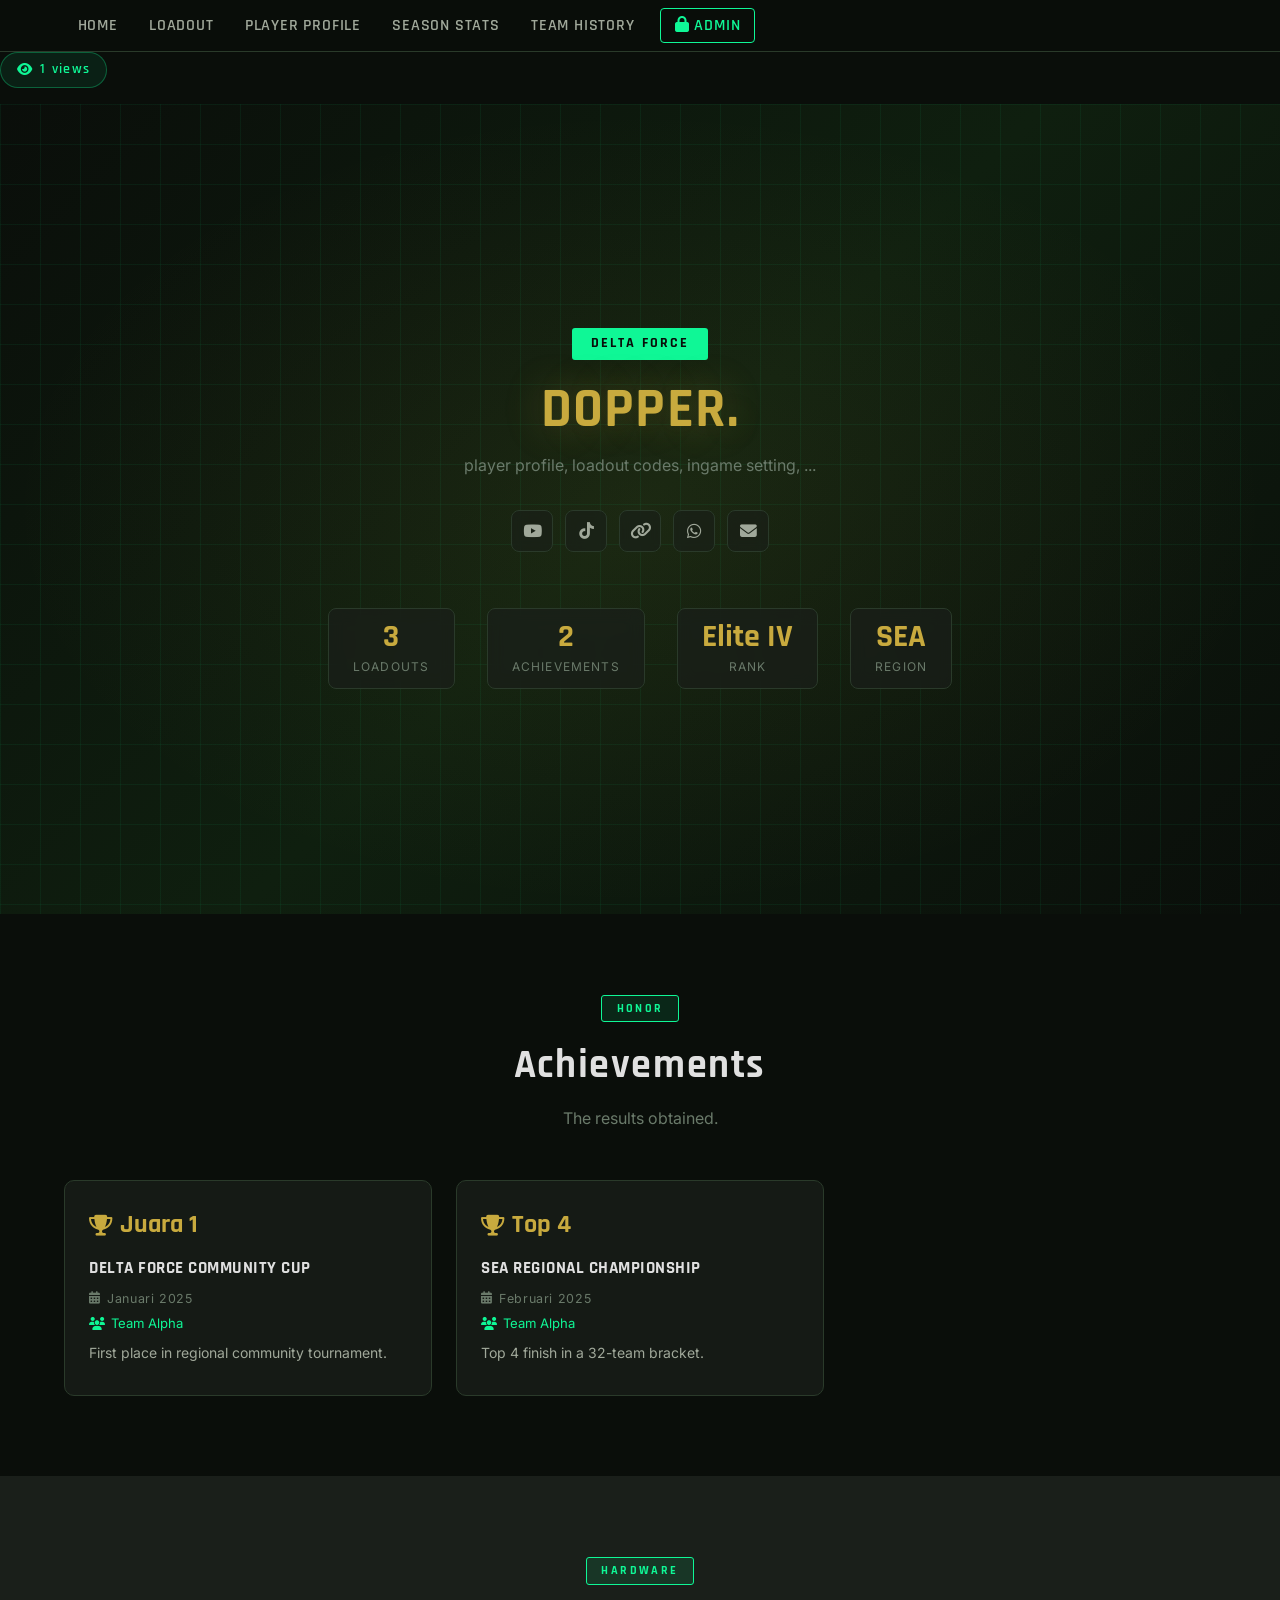
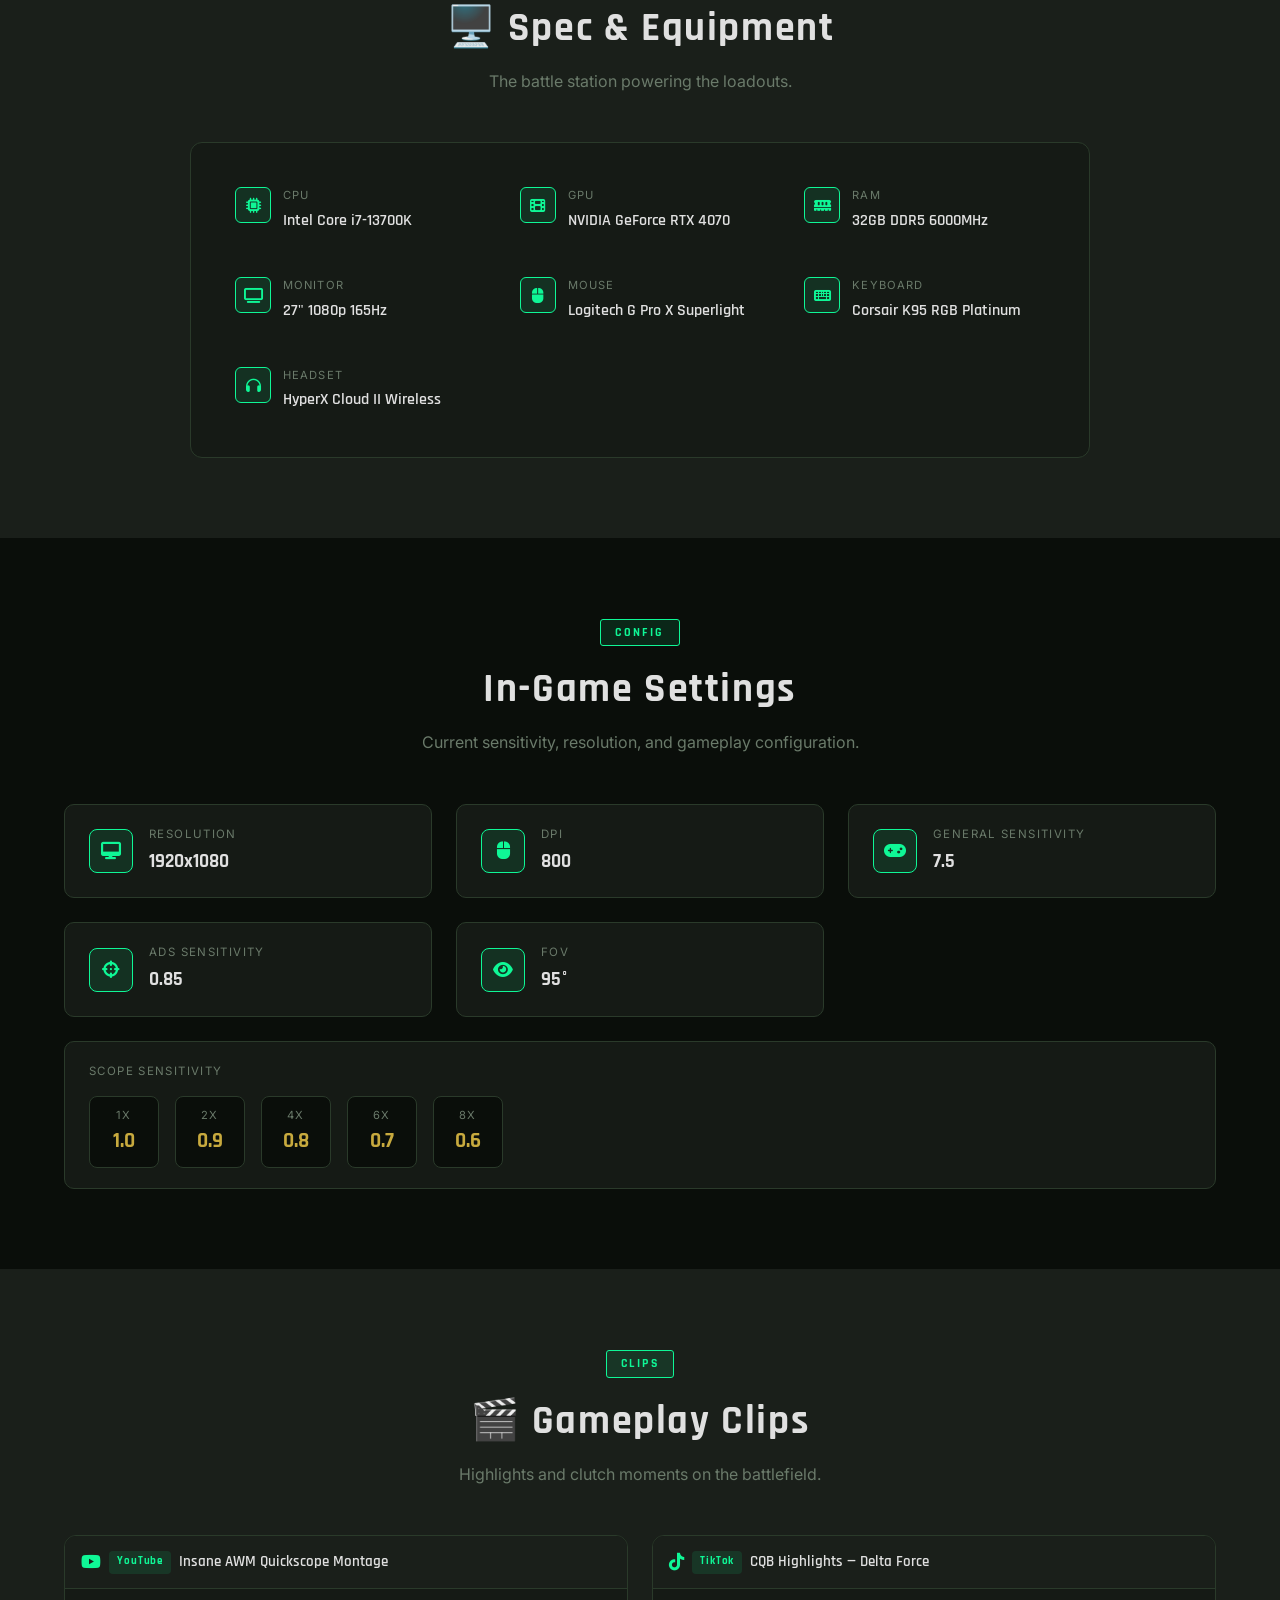
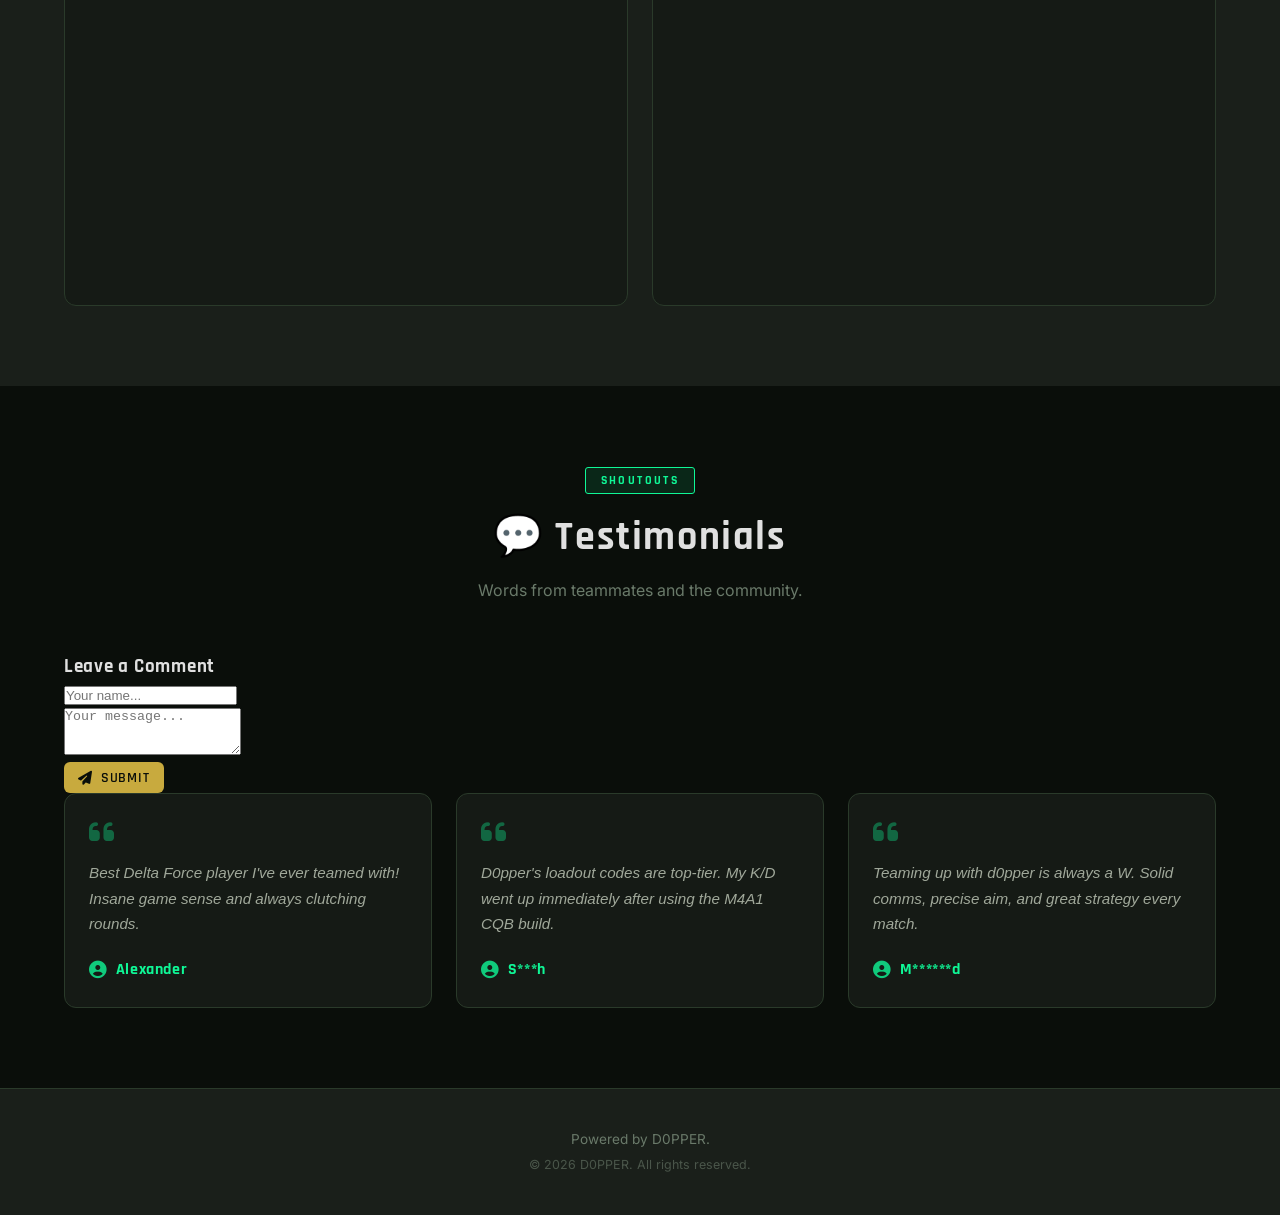
==== commit d58337c9: "Merge branch 'main' into copilot/remove-theme-toggle-buttons" ====
--- a/index.html
+++ b/index.html
@@ -1,9 +1,9 @@
 <!DOCTYPE html>
-<html lang="en" data-theme="dark">
+<html lang="en">
 <head>
   <meta charset="UTF-8" />
   <meta name="viewport" content="width=device-width, initial-scale=1.0" />
-  <title>GUNSMITH DELTAFORCE by D0PPER. | Delta Force Loadout Hub</title>
+  <title>D0PPER. | Delta Force</title>
   <link rel="preconnect" href="https://fonts.googleapis.com" />
   <link rel="preconnect" href="https://fonts.gstatic.com" crossorigin />
   <link href="https://fonts.googleapis.com/css2?family=Rajdhani:wght@400;500;600;700&family=Inter:wght@300;400;500;600&display=swap" rel="stylesheet" />
@@ -15,26 +15,15 @@
   <!-- NAVBAR -->
   <nav class="navbar" id="navbar">
     <div class="nav-container">
-      <a href="#home" class="nav-brand">
-        <span class="brand-icon">⬡</span>
-        <span class="brand-text">GUNSMITH DELTAFORCE by D0PPER.</span>
-      </a>
       <ul class="nav-links" id="navLinks">
-        <li><a href="#home" class="nav-link active">Home</a></li>
-        <li><a href="#loadouts" class="nav-link">Loadouts</a></li>
-        <li><a href="#settings" class="nav-link">Settings</a></li>
-        <li><a href="#season-stats" class="nav-link">Seasons</a></li>
-        <li><a href="#achievements" class="nav-link">Achievements</a></li>
-        <li><a href="#clips" class="nav-link">Clips</a></li>
-        <li><a href="#stats" class="nav-link">Stats</a></li>
-        <li><a href="#about" class="nav-link">About</a></li>
-        <li><a href="#testimonials" class="nav-link">Testimonials</a></li>
+        <li><a href="index.html" class="nav-link active">Home</a></li>
+        <li><a href="loadout.html" class="nav-link">Loadout</a></li>
+        <li><a href="profile.html" class="nav-link">Player Profile</a></li>
+        <li><a href="season-stats.html" class="nav-link">Season Stats</a></li>
+        <li><a href="team-history.html" class="nav-link">Team History</a></li>
         <li><a href="admin.html" class="nav-link nav-admin"><i class="fas fa-lock"></i> Admin</a></li>
       </ul>
       <div class="nav-actions">
-        <button class="theme-toggle" id="themeToggle" title="Toggle Dark/Light Mode">
-          <i class="fas fa-moon" id="themeIcon"></i>
-        </button>
         <button class="hamburger" id="hamburger" aria-label="Toggle menu">
           <span></span><span></span><span></span>
         </button>
@@ -42,20 +31,18 @@
     </div>
   </nav>
 
+  <!-- VISITOR COUNTER (fixed top-right via CSS) -->
+  <div class="visitor-counter" id="visitorCounter">
+    <i class="fas fa-eye"></i> <span id="viewCount">0</span> views
+  </div>
+
   <!-- HERO SECTION -->
   <section class="hero" id="home">
     <div class="hero-grid"></div>
     <div class="hero-content">
       <div class="hero-badge">DELTA FORCE</div>
-      <h1 class="hero-title">GUNSMITH DELTAFORCE by D0PPER.</h1>
-      <p class="hero-sub">Tactical loadout codes, in-game settings, and player profile — all in one hub.</p>
-      <div class="hero-actions">
-        <a href="#loadouts" class="btn btn-primary"><i class="fas fa-crosshairs"></i> View Loadouts</a>
-        <a href="#settings" class="btn btn-outline"><i class="fas fa-sliders-h"></i> Settings</a>
-      </div>
-      <div class="visitor-counter" id="visitorCounter">
-        <i class="fas fa-eye"></i> <span id="viewCount">0</span> views
-      </div>
+      <h1 class="hero-title">D0PPER.</h1>
+      <p class="hero-sub" id="heroSub">player profile, loadout codes, ingame setting, ...</p>
       <div class="social-links" id="socialLinks">
         <!-- Filled by JS -->
       </div>
@@ -65,25 +52,36 @@
     </div>
   </section>
 
-  <!-- LOADOUTS SECTION -->
-  <section class="section" id="loadouts">
+  <!-- ACHIEVEMENTS SECTION -->
+  <section class="section" id="achievements">
     <div class="container">
       <div class="section-header">
-        <div class="section-tag">ARSENAL</div>
-        <h2 class="section-title">Loadout Library</h2>
-        <p class="section-desc">Battle-tested weapon configurations for every situation.</p>
+        <div class="section-tag">HONOR</div>
+        <h2 class="section-title">Achievements</h2>
+        <p class="section-desc">The results obtained.</p>
       </div>
-      <div class="loadout-filter" id="loadoutFilter">
+      <div class="achievements-grid" id="achievementsGrid">
         <!-- Filled by JS -->
       </div>
-      <div class="loadout-grid" id="loadoutGrid">
+    </div>
+  </section>
+
+  <!-- PC SPECS SECTION -->
+  <section class="section section-alt" id="pcspecs">
+    <div class="container">
+      <div class="section-header">
+        <div class="section-tag">HARDWARE</div>
+        <h2 class="section-title">🖥️ Spec &amp; Equipment</h2>
+        <p class="section-desc">The battle station powering the loadouts.</p>
+      </div>
+      <div class="specs-card" id="specsCard">
         <!-- Filled by JS -->
       </div>
     </div>
   </section>
 
   <!-- SETTINGS SECTION -->
-  <section class="section section-alt" id="settings">
+  <section class="section" id="settings">
     <div class="container">
       <div class="section-header">
         <div class="section-tag">CONFIG</div>
@@ -96,85 +94,15 @@
     </div>
   </section>
 
-  <!-- SEASON STATS SECTION -->
-  <section class="section" id="season-stats">
+  <!-- CLIPS SECTION -->
+  <section class="section section-alt" id="clips">
     <div class="container">
       <div class="section-header">
-        <div class="section-tag">SEASONS</div>
-        <h2 class="section-title">Season Stats</h2>
-        <p class="section-desc">Performance breakdown and radar chart for each competitive season.</p>
-      </div>
-      <div class="season-stats-grid" id="seasonStatsGrid">
-        <!-- Filled by JS -->
-      </div>
-    </div>
-  </section>
-
-  <!-- ACHIEVEMENTS SECTION -->
-  <section class="section" id="achievements">
-    <div class="container">
-      <div class="section-header">
-        <div class="section-tag">HONOR</div>
-        <h2 class="section-title">Achievements</h2>
-        <p class="section-desc">Notable milestones and accomplishments on the battlefield.</p>
-      </div>
-      <div class="achievements-grid" id="achievementsGrid">
-        <!-- Filled by JS -->
-      </div>
-    </div>
-  </section>
-
-  <!-- GAMEPLAY CLIPS SECTION -->
-  <section class="section" id="clips">
-    <div class="container">
-      <div class="section-header">
-        <div class="section-tag">HIGHLIGHTS</div>
-        <h2 class="section-title">Gameplay Clips</h2>
-        <p class="section-desc">Best moments and highlight reels from the battlefield.</p>
+        <div class="section-tag">CLIPS</div>
+        <h2 class="section-title">🎬 Gameplay Clips</h2>
+        <p class="section-desc">Highlights and clutch moments on the battlefield.</p>
       </div>
       <div class="clips-grid" id="clipsGrid">
-        <!-- Filled by JS -->
-      </div>
-    </div>
-  </section>
-
-  <!-- PC SPECS SECTION -->
-  <section class="section section-alt" id="pcspecs">
-    <div class="container">
-      <div class="section-header">
-        <div class="section-tag">HARDWARE</div>
-        <h2 class="section-title">PC Specs &amp; Setup</h2>
-        <p class="section-desc">The battle station powering the loadouts.</p>
-      </div>
-      <div class="specs-card" id="specsCard">
-        <!-- Filled by JS -->
-      </div>
-    </div>
-  </section>
-
-  <!-- STATS SECTION -->
-  <section class="section" id="stats">
-    <div class="container">
-      <div class="section-header">
-        <div class="section-tag">SKILLS</div>
-        <h2 class="section-title">Player Stats</h2>
-        <p class="section-desc">Performance metrics and skill breakdown.</p>
-      </div>
-      <div class="stats-bars" id="statsBars">
-        <!-- Filled by JS -->
-      </div>
-    </div>
-  </section>
-
-  <!-- ABOUT SECTION -->
-  <section class="section section-alt" id="about">
-    <div class="container">
-      <div class="section-header">
-        <div class="section-tag">PROFILE</div>
-        <h2 class="section-title">Player Profile</h2>
-        <p class="section-desc">Operator intel and mission background.</p>
-      </div>
-      <div class="profile-card" id="profileCard">
         <!-- Filled by JS -->
       </div>
     </div>
@@ -184,10 +112,25 @@
   <section class="section" id="testimonials">
     <div class="container">
       <div class="section-header">
-        <div class="section-tag">SHOUTOUT</div>
-        <h2 class="section-title">Testimonials</h2>
-        <p class="section-desc">Words from teammates and fellow operators.</p>
+        <div class="section-tag">SHOUTOUTS</div>
+        <h2 class="section-title">💬 Testimonials</h2>
+        <p class="section-desc">Words from teammates and the community.</p>
       </div>
+
+      <!-- Public submit form -->
+      <div class="testimonial-form-public" id="testimonialPublicForm">
+        <h3 class="testimonial-form-title">Leave a Comment</h3>
+        <form id="publicTestimonialForm">
+          <div class="form-group">
+            <input type="text" id="pubTestName" placeholder="Your name..." maxlength="60" required />
+          </div>
+          <div class="form-group">
+            <textarea id="pubTestMessage" rows="3" placeholder="Your message..." maxlength="500" required></textarea>
+          </div>
+          <button type="submit" class="btn btn-primary btn-sm"><i class="fas fa-paper-plane"></i> Submit</button>
+        </form>
+      </div>
+
       <div class="testimonials-grid" id="testimonialsGrid">
         <!-- Filled by JS -->
       </div>
@@ -197,12 +140,8 @@
   <!-- FOOTER -->
   <footer class="footer">
     <div class="container">
-      <div class="footer-brand">
-        <span class="brand-icon">⬡</span>
-        <span>GUNSMITH DELTAFORCE by D0PPER.</span>
-      </div>
-      <p class="footer-text">Powered by GUNSMITH DELTAFORCE by D0PPER. &mdash; Delta Force Loadout Hub</p>
-      <p class="footer-copy">&copy; <span id="footerYear"></span> GUNSMITH DELTAFORCE by D0PPER. All rights reserved.</p>
+      <p class="footer-text">Powered by D0PPER.</p>
+      <p class="footer-copy">&copy; <span id="footerYear"></span> D0PPER. All rights reserved.</p>
     </div>
   </footer>
 
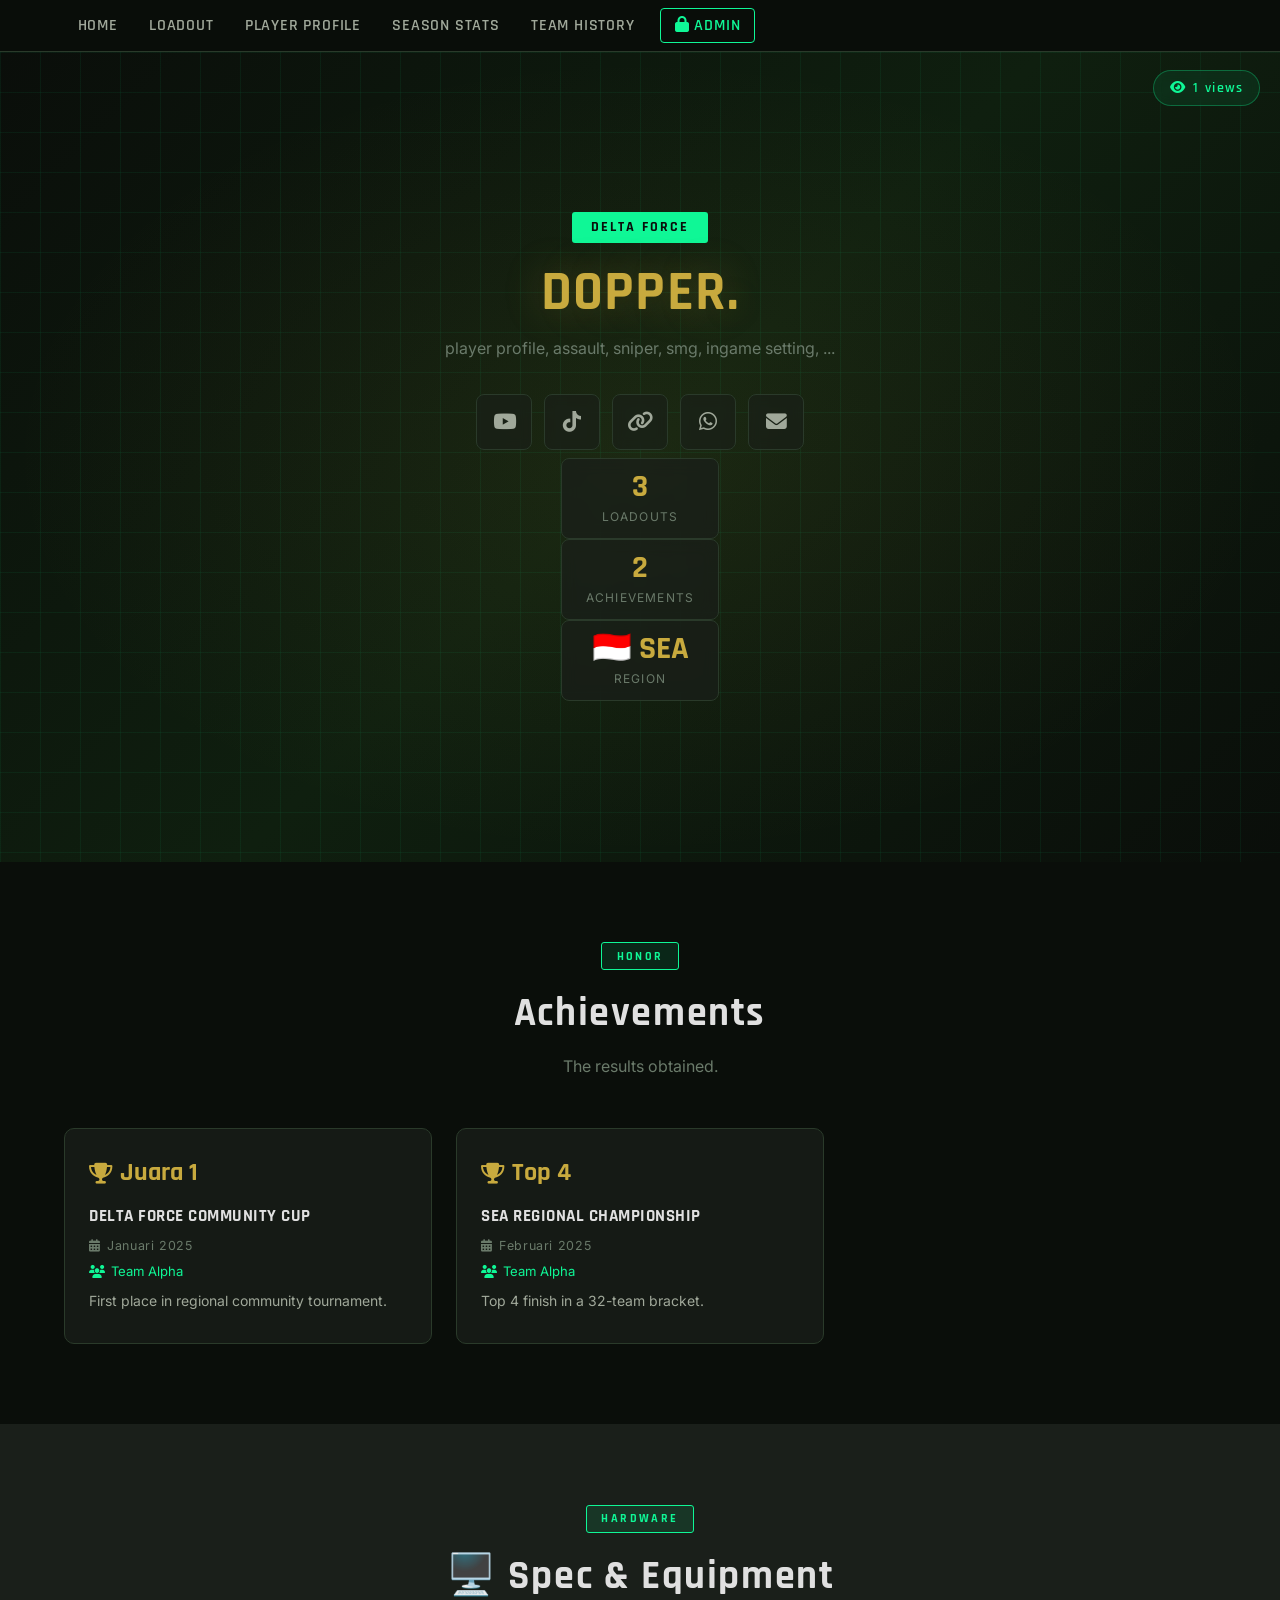
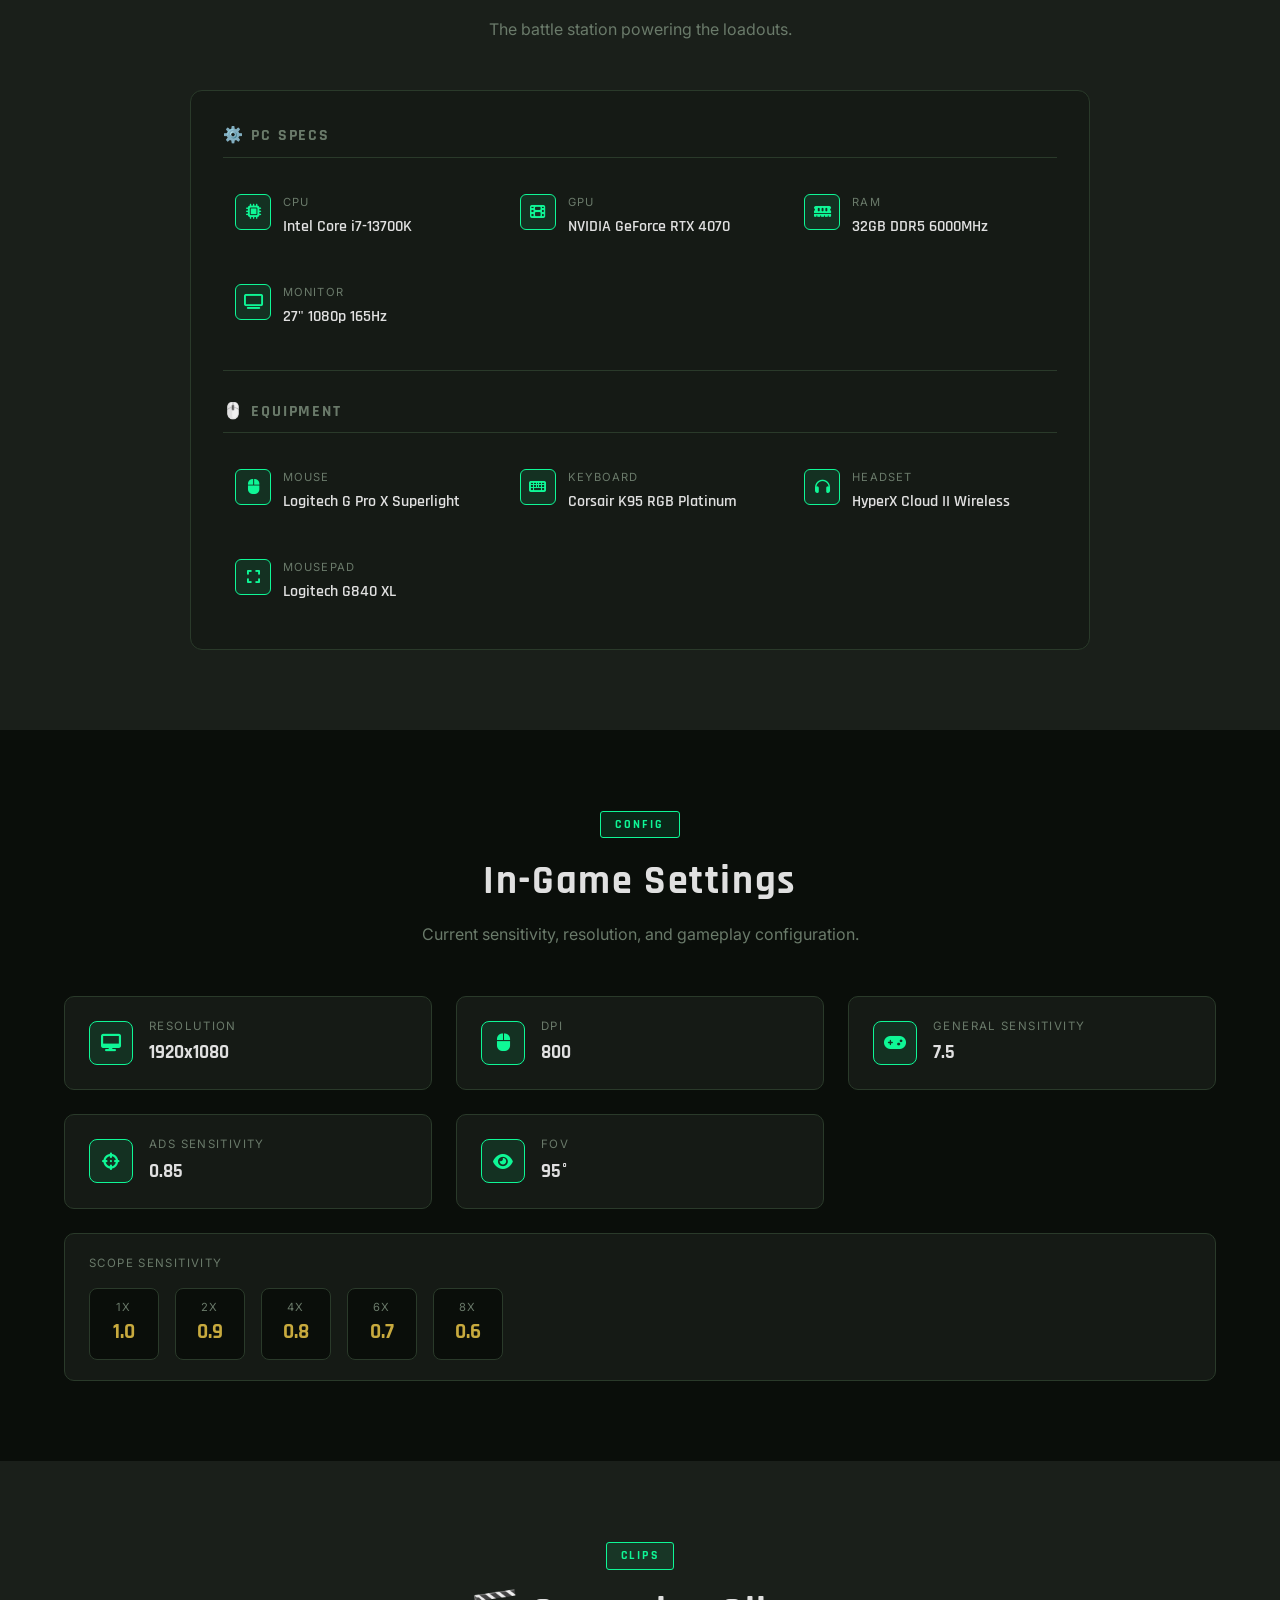
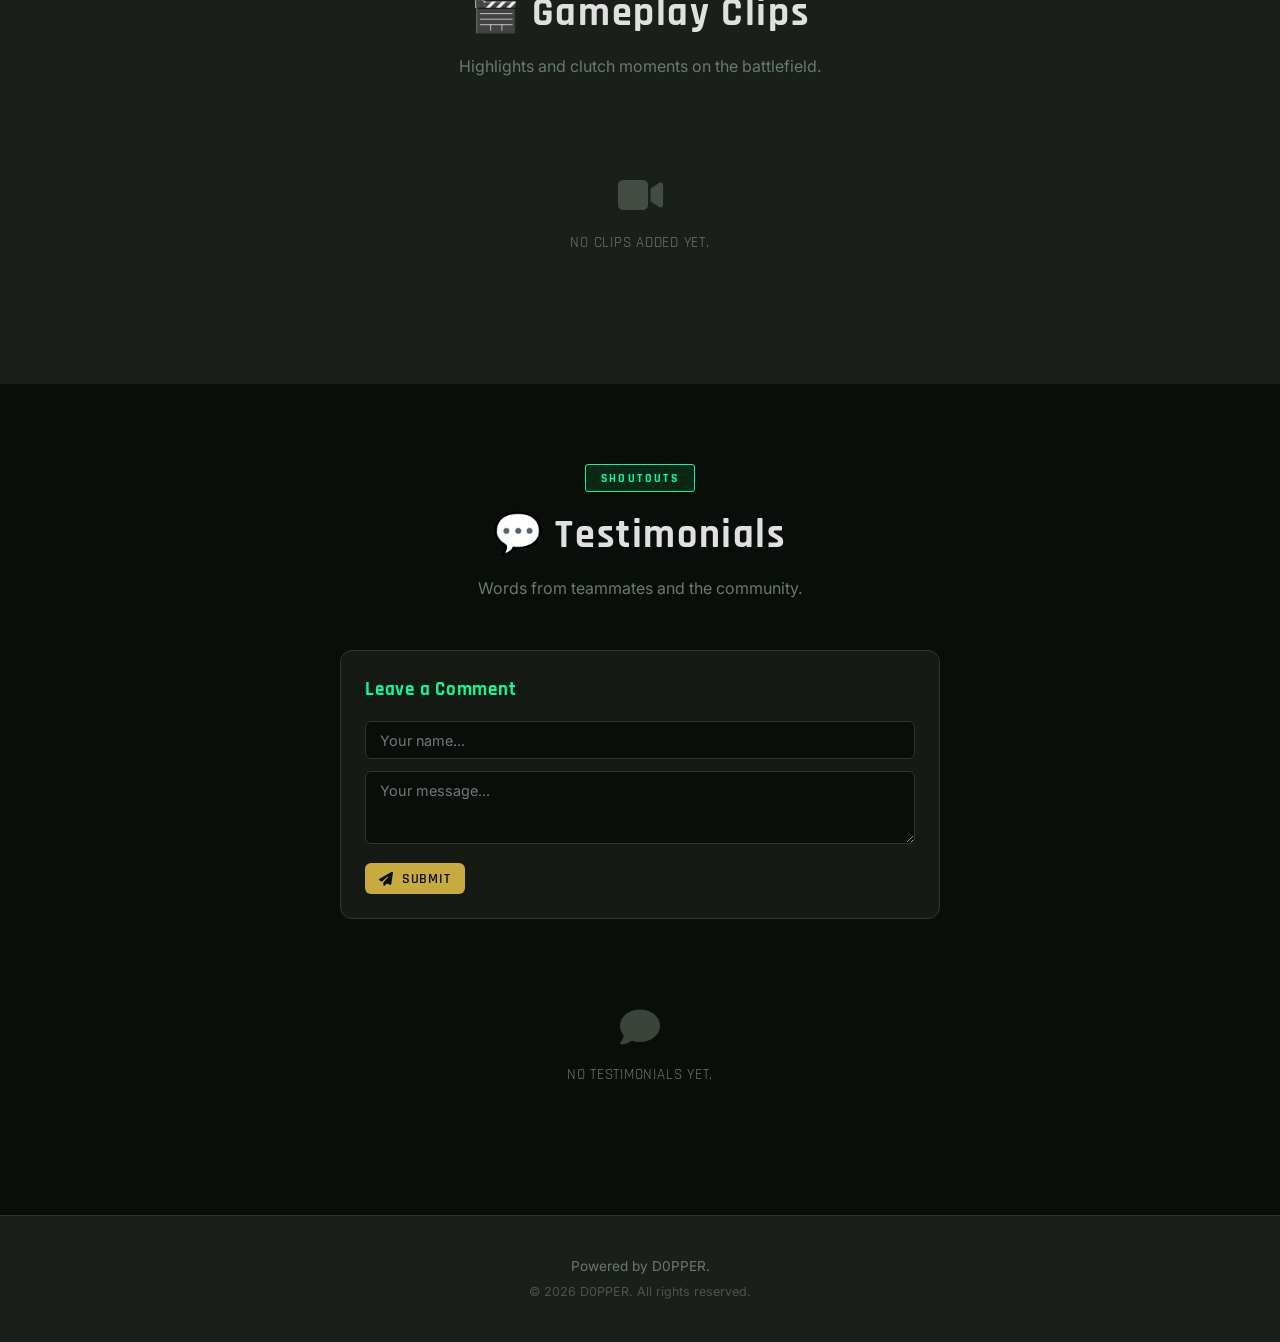
==== commit 574b5ccd: "Refactor heroStats div for improved structure" ====
--- a/index.html
+++ b/index.html
@@ -47,7 +47,7 @@
         <!-- Filled by JS -->
       </div>
     </div>
-    <div class="hero-stats" id="heroStats">
+    <div id="heroStats">
       <!-- Filled by JS -->
     </div>
   </section>
--- a/style.css
+++ b/style.css
@@ -1,5 +1,5 @@
 /* ============================================================
-   style.css — GUNSMITH DELTAFORCE by D0PPER. | Military Tactical Theme
+   style.css — D0PPER. | Military Tactical Theme
    ============================================================ */
 
 /* ── GOOGLE FONTS ────────────────────────────────────────── */
@@ -32,26 +32,6 @@
   --hero-bg:       linear-gradient(135deg, #0a0e0a 0%, #0f1f0f 50%, #0a0e0a 100%);
 }
 
-[data-theme="light"] {
-  --bg-primary:    #f0f2ef;
-  --bg-secondary:  #e2e6e0;
-  --bg-card:       #ffffff;
-  --bg-card-hover: #f5f7f4;
-  --border-color:  #cdd4c8;
-  --border-accent: #c8aa3e66;
-  --text-primary:  #1a2418;
-  --text-secondary:#4a5e42;
-  --text-muted:    #7a8a74;
-  --accent:        #9a7e28;
-  --accent-dim:    #7a6218;
-  --accent2:       #0aa85a;
-  --accent2-light: #0cf07e;
-  --shadow:        0 4px 20px rgba(0, 0, 0, 0.1);
-  --shadow-accent: 0 0 20px rgba(154, 126, 40, 0.1);
-  --glow:          0 0 10px rgba(154, 126, 40, 0.2);
-  --nav-bg:        rgba(240, 242, 239, 0.97);
-  --hero-bg:       linear-gradient(135deg, #d8dfd4 0%, #c8d4c0 50%, #d8dfd4 100%);
-}
 
 /* ── RESET & BASE ────────────────────────────────────────── */
 *, *::before, *::after { box-sizing: border-box; margin: 0; padding: 0; }
@@ -179,26 +159,7 @@
   gap: 0.75rem;
 }
 
-.theme-toggle {
-  background: var(--bg-secondary);
-  border: 1px solid var(--border-color);
-  color: var(--accent);
-  width: 38px;
-  height: 38px;
-  border-radius: 6px;
-  cursor: pointer;
-  display: flex;
-  align-items: center;
-  justify-content: center;
-  font-size: 1rem;
-  transition: all 0.2s;
-}
-
-.theme-toggle:hover {
-  background: var(--accent);
-  color: var(--bg-primary);
-  border-color: var(--accent);
-}
+
 
 .hamburger {
   display: none;
@@ -348,16 +309,12 @@
   margin: 0 auto 2rem;
 }
 
-.hero-actions {
-  display: flex;
-  gap: 1rem;
-  justify-content: center;
-  flex-wrap: wrap;
-  margin-bottom: 1.5rem;
-}
-
 /* ── VISITOR COUNTER ─────────────────────────────────────── */
 .visitor-counter {
+  position: fixed;
+  top: 70px;
+  right: 1.25rem;
+  z-index: 999;
   display: inline-flex;
   align-items: center;
   gap: 0.4rem;
@@ -370,7 +327,7 @@
   font-weight: 600;
   letter-spacing: 0.08em;
   color: var(--accent2);
-  margin-bottom: 1rem;
+  backdrop-filter: blur(6px);
 }
 
 .visitor-counter i { font-size: 0.85rem; }
@@ -385,8 +342,8 @@
 }
 
 .social-btn {
-  width: 42px;
-  height: 42px;
+  width: 56px;
+  height: 56px;
   display: flex;
   align-items: center;
   justify-content: center;
@@ -394,7 +351,7 @@
   border-radius: 8px;
   background: rgba(26, 31, 26, 0.6);
   color: var(--text-secondary);
-  font-size: 1.05rem;
+  font-size: 1.3rem;
   transition: all 0.2s;
   backdrop-filter: blur(6px);
 }
@@ -1144,21 +1101,6 @@
   border-top: 1px solid var(--border-color);
   padding-top: 1.25rem;
   margin-top: 0.5rem;
-}
-
-.profile-rank-badge {
-  display: inline-block;
-  padding: 0.3rem 1rem;
-  background: rgba(200, 170, 62, 0.12);
-  border: 1px solid var(--accent);
-  color: var(--accent);
-  font-family: 'Rajdhani', sans-serif;
-  font-size: 0.9rem;
-  font-weight: 700;
-  letter-spacing: 0.1em;
-  text-transform: uppercase;
-  border-radius: 4px;
-  margin-bottom: 0.75rem;
 }
 
 /* ── FOOTER ──────────────────────────────────────────────── */
@@ -1271,11 +1213,6 @@
 
   .featured-loadout-card { grid-column: 1; }
 
-  .hero-actions {
-    flex-direction: column;
-    align-items: center;
-  }
-
   .hero-stats { gap: 0.75rem; }
 
   .specs-card { grid-template-columns: 1fr; }
@@ -1291,132 +1228,155 @@
   .hero-title { font-size: 1.6rem; }
 }
 
-/* ── GAMEPLAY CLIPS ──────────────────────────────────────── */
-.clips-grid {
+/* ── FAVORITE WEAPONS SECTION ───────────────────────────── */
+#favoriteSection {
+  margin-bottom: 2rem;
+}
+
+.favorite-section-title {
+  font-size: 1.4rem;
+  color: var(--accent2);
+  margin-bottom: 1rem;
+  display: flex;
+  align-items: center;
+  gap: 0.5rem;
+}
+
+.favorite-grid {
   display: grid;
-  grid-template-columns: repeat(2, 1fr);
+  grid-template-columns: repeat(auto-fill, minmax(280px, 1fr));
   gap: 1.5rem;
-}
-
-.clip-card {
+  margin-bottom: 1.5rem;
+}
+
+.favorite-loadout-card {
   background: var(--bg-card);
-  border: 1px solid var(--border-color);
-  border-radius: 12px;
-  overflow: hidden;
-  transition: transform 0.2s, box-shadow 0.2s;
-}
-
-.clip-card:hover {
-  transform: translateY(-4px);
-  box-shadow: 0 8px 32px rgba(15,247,150,0.1);
-  border-color: var(--accent2);
-}
-
-.clip-header {
-  display: flex;
-  align-items: center;
-  gap: 0.5rem;
-  padding: 0.85rem 1rem;
-  background: var(--bg-secondary);
-  border-bottom: 1px solid var(--border-color);
-}
-
-.clip-header i {
-  font-size: 1.1rem;
-  color: var(--accent2);
-  flex-shrink: 0;
-}
-
-.clip-platform-label {
-  font-size: 0.7rem;
-  font-family: 'Rajdhani', sans-serif;
-  font-weight: 700;
-  letter-spacing: 0.08em;
-  color: var(--accent2);
-  background: rgba(15,247,150,0.1);
-  padding: 0.15rem 0.5rem;
-  border-radius: 4px;
-  flex-shrink: 0;
-}
-
-.clip-title {
-  font-family: 'Rajdhani', sans-serif;
-  font-weight: 600;
-  font-size: 0.95rem;
-  color: var(--text-primary);
-  white-space: nowrap;
-  overflow: hidden;
-  text-overflow: ellipsis;
-}
-
-.clip-embed-wrapper {
-  position: relative;
-  width: 100%;
-  padding-top: 56.25%; /* 16:9 */
-}
-
-.clip-embed-wrapper iframe {
-  position: absolute;
-  top: 0; left: 0;
-  width: 100%; height: 100%;
-  border: none;
-}
-
-/* ── TESTIMONIALS ────────────────────────────────────────── */
-.testimonials-grid {
-  display: grid;
-  grid-template-columns: repeat(auto-fill, minmax(300px, 1fr));
-  gap: 1.5rem;
-}
-
-.testimonial-card {
-  background: var(--bg-card);
-  border: 1px solid var(--border-color);
+  border: 2px solid #0ff796;
   border-radius: 12px;
   padding: 1.5rem;
   position: relative;
-  transition: transform 0.2s, box-shadow 0.2s;
+  box-shadow: 0 0 16px rgba(15, 247, 150, 0.25);
+  transition: transform 0.2s ease, box-shadow 0.2s ease;
+}
+
+.favorite-loadout-card:hover {
+  transform: translateY(-4px);
+  box-shadow: 0 0 28px rgba(15, 247, 150, 0.4);
+}
+
+.favorite-badge {
+  position: absolute;
+  top: -1px;
+  right: 12px;
+  background: #0ff796;
+  color: #0a0e0a;
+  font-size: 0.65rem;
+  font-weight: 700;
+  font-family: 'Rajdhani', sans-serif;
+  letter-spacing: 0.08em;
+  padding: 2px 10px;
+  border-radius: 0 0 8px 8px;
+}
+
+/* ── CLIPS SECTION ───────────────────────────────────────── */
+.clips-grid {
+  display: grid;
+  grid-template-columns: repeat(auto-fill, minmax(320px, 1fr));
+  gap: 1.5rem;
+}
+
+.clip-card {
+  background: var(--bg-card);
+  border: 1px solid var(--border-color);
+  border-radius: 12px;
+  overflow: hidden;
+  transition: transform 0.2s ease, box-shadow 0.2s ease;
+}
+
+.clip-card:hover {
+  transform: translateY(-4px);
+  box-shadow: var(--shadow);
+}
+
+.clip-title {
+  font-family: 'Rajdhani', sans-serif;
+  font-size: 1.1rem;
+  font-weight: 700;
+  color: var(--accent2);
+  padding: 0.75rem 1rem 0.5rem;
+}
+
+.clip-embed {
+  position: relative;
+  width: 100%;
+  padding-bottom: 56.25%;
+  height: 0;
+  overflow: hidden;
+}
+
+.clip-embed iframe {
+  position: absolute;
+  top: 0; left: 0;
+  width: 100%;
+  height: 100%;
+  border: none;
+}
+
+.clip-desc {
+  padding: 0.5rem 1rem 0.75rem;
+  font-size: 0.85rem;
+  color: var(--text-secondary);
+}
+
+/* ── TESTIMONIALS SECTION ────────────────────────────────── */
+.testimonials-grid {
+  display: grid;
+  grid-template-columns: repeat(auto-fill, minmax(280px, 1fr));
+  gap: 1.5rem;
+}
+
+.testimonial-card {
+  background: var(--bg-card);
+  border: 1px solid var(--border-color);
+  border-radius: 12px;
+  padding: 1.5rem;
+  position: relative;
+  transition: transform 0.2s ease, box-shadow 0.2s ease;
 }
 
 .testimonial-card:hover {
   transform: translateY(-4px);
-  box-shadow: 0 8px 32px rgba(15,247,150,0.08);
-  border-color: rgba(15,247,150,0.3);
-}
-
-.testimonial-quote-icon {
-  font-size: 1.8rem;
+  box-shadow: var(--shadow);
+}
+
+.testimonial-quote {
+  font-size: 2rem;
   color: var(--accent2);
-  opacity: 0.35;
+  opacity: 0.4;
   margin-bottom: 0.75rem;
-  line-height: 1;
 }
 
 .testimonial-message {
   font-size: 0.95rem;
-  color: var(--text-secondary);
-  line-height: 1.7;
+  color: var(--text-primary);
+  line-height: 1.6;
+  margin-bottom: 1rem;
   font-style: italic;
-  margin-bottom: 1.25rem;
 }
 
 .testimonial-sender {
-  display: flex;
-  align-items: center;
-  gap: 0.5rem;
-  font-family: 'Rajdhani', sans-serif;
-  font-weight: 700;
-  font-size: 1rem;
+  font-size: 0.9rem;
+  font-weight: 600;
   color: var(--accent2);
-  letter-spacing: 0.04em;
-}
-
-.testimonial-sender i {
-  font-size: 1.1rem;
-  opacity: 0.8;
-}
-
-/* ── SEASON STATS ────────────────────────────────────────── */
+  font-family: 'Rajdhani', sans-serif;
+}
+
+.censored-badge {
+  font-size: 0.8rem;
+  opacity: 0.7;
+}
+
+/* ── SEASON STATS SECTION ────────────────────────────────── */
 .season-stats-grid {
   display: grid;
   grid-template-columns: repeat(auto-fill, minmax(320px, 1fr));
@@ -1428,121 +1388,354 @@
   border: 1px solid var(--border-color);
   border-radius: 12px;
   overflow: hidden;
-  transition: transform 0.2s, box-shadow 0.2s;
+  transition: transform 0.2s ease, box-shadow 0.2s ease;
 }
 
 .season-card:hover {
   transform: translateY(-4px);
-  box-shadow: 0 8px 32px rgba(15,247,150,0.1);
-  border-color: rgba(15,247,150,0.3);
-}
-
-.season-card-title {
-  display: flex;
-  align-items: center;
-  gap: 0.6rem;
-  padding: 0.85rem 1.25rem;
+  box-shadow: var(--shadow);
+}
+
+.season-header {
+  background: rgba(15, 247, 150, 0.08);
+  border-bottom: 1px solid var(--border-color);
+  padding: 0.75rem 1.25rem;
+}
+
+.season-name {
+  font-size: 1.2rem;
+  color: var(--accent2);
+  margin: 0;
+}
+
+.season-body {
+  padding: 1rem 1.25rem;
+}
+
+.season-stats-cols {
+  display: flex;
+  gap: 1rem;
+  margin-bottom: 1rem;
+}
+
+.season-stat-col {
+  flex: 1;
+}
+
+.season-mode-label {
+  font-size: 0.75rem;
+  font-weight: 700;
+  font-family: 'Rajdhani', sans-serif;
+  letter-spacing: 0.05em;
+  color: var(--text-muted);
+  text-transform: uppercase;
+  margin-bottom: 0.4rem;
+}
+
+.season-stat-row {
+  display: flex;
+  justify-content: space-between;
+  font-size: 0.85rem;
+  color: var(--text-secondary);
+  padding: 2px 0;
+}
+
+.stat-val {
+  font-weight: 700;
+  color: var(--text-primary);
+  font-family: 'Rajdhani', sans-serif;
+}
+
+.radar-chart-container {
+  display: flex;
+  justify-content: center;
+  align-items: center;
+  margin-top: 0.5rem;
+}
+
+.radar-chart {
+  width: 100%;
+  max-width: 300px;
+  height: auto;
+}
+
+/* ── EMPTY STATE (shared) ────────────────────────────────── */
+.empty-state {
+  text-align: center;
+  padding: 3rem 1rem;
+  color: var(--text-muted);
+}
+
+.empty-state i {
+  font-size: 2.5rem;
+  margin-bottom: 1rem;
+  display: block;
+  opacity: 0.5;
+}
+
+.empty-state p {
+  font-size: 0.95rem;
+}
+
+/* ── PAGE HERO (sub-pages) ───────────────────────────────── */
+.page-hero {
   background: var(--bg-secondary);
   border-bottom: 1px solid var(--border-color);
-  font-family: 'Rajdhani', sans-serif;
-  font-weight: 700;
-  font-size: 1.1rem;
-  letter-spacing: 0.06em;
+  padding: 4rem 0 2.5rem;
+  text-align: center;
+}
+
+.page-hero-badge {
+  display: inline-block;
+  padding: 0.2rem 0.9rem;
+  background: rgba(15, 247, 150, 0.1);
+  border: 1px solid var(--accent2);
   color: var(--accent2);
-}
-
-.season-card-title i { font-size: 1rem; }
-
-.season-card-body { padding: 1.25rem; }
-
-.season-stats-row {
-  display: grid;
-  grid-template-columns: 1fr 1fr;
-  gap: 0.75rem;
+  font-family: 'Rajdhani', sans-serif;
+  font-size: 0.75rem;
+  font-weight: 700;
+  letter-spacing: 0.2em;
+  text-transform: uppercase;
+  border-radius: 3px;
+  margin-bottom: 0.75rem;
+}
+
+.page-hero-title {
+  font-size: clamp(1.75rem, 3.5vw, 2.8rem);
+  color: var(--accent);
+  margin-bottom: 0.5rem;
+}
+
+.page-hero-desc {
+  color: var(--text-muted);
+  font-size: 1rem;
+}
+
+/* ── SPECS SECTION SUBDIVIDER ────────────────────────────── */
+.specs-section-title {
+  grid-column: 1 / -1;
+  font-family: 'Rajdhani', sans-serif;
+  font-size: 1rem;
+  font-weight: 700;
+  color: var(--text-muted);
+  text-transform: uppercase;
+  letter-spacing: 0.12em;
+  padding-bottom: 0.5rem;
+  border-bottom: 1px solid var(--border-color);
+  margin-bottom: 0.25rem;
+}
+
+.specs-divider {
+  grid-column: 1 / -1;
+  height: 1px;
+  background: var(--border-color);
+  margin: 0.5rem 0;
+}
+
+/* ── TEAM HISTORY TIMELINE ───────────────────────────────── */
+.timeline {
+  position: relative;
+  max-width: 800px;
+  margin: 0 auto;
+  padding-left: 2rem;
+}
+
+.timeline::before {
+  content: '';
+  position: absolute;
+  left: 0.75rem;
+  top: 0;
+  bottom: 0;
+  width: 2px;
+  background: var(--border-color);
+}
+
+.timeline-item {
+  position: relative;
+  padding-left: 2rem;
+  margin-bottom: 2rem;
+}
+
+.timeline-item::before {
+  content: '';
+  position: absolute;
+  left: -1.5rem;
+  top: 0.4rem;
+  width: 14px;
+  height: 14px;
+  border-radius: 50%;
+  border: 2px solid var(--border-color);
+  background: var(--bg-primary);
+}
+
+.timeline-item.active-team::before {
+  border-color: #0ff796;
+  background: #0ff796;
+  box-shadow: 0 0 8px rgba(15, 247, 150, 0.5);
+}
+
+.timeline-card {
+  background: var(--bg-card);
+  border: 1px solid var(--border-color);
+  border-radius: 10px;
+  padding: 1.25rem;
+}
+
+.timeline-item.active-team .timeline-card {
+  border-color: rgba(15, 247, 150, 0.4);
+}
+
+.timeline-team-name {
+  font-family: 'Rajdhani', sans-serif;
+  font-size: 1.3rem;
+  font-weight: 700;
+  color: var(--text-primary);
+  margin-bottom: 0.25rem;
+}
+
+.timeline-item.active-team .timeline-team-name {
+  color: #0ff796;
+}
+
+.timeline-role {
+  font-size: 0.85rem;
+  color: var(--text-muted);
+  margin-bottom: 0.4rem;
+}
+
+.timeline-period {
+  font-size: 0.8rem;
+  color: var(--accent);
+  font-family: 'Rajdhani', sans-serif;
+  margin-bottom: 0.5rem;
+}
+
+.timeline-status {
+  display: inline-block;
+  padding: 0.15rem 0.6rem;
+  border-radius: 3px;
+  font-size: 0.7rem;
+  font-weight: 700;
+  font-family: 'Rajdhani', sans-serif;
+  letter-spacing: 0.1em;
+  text-transform: uppercase;
+  margin-bottom: 0.5rem;
+}
+
+.timeline-status.active { background: rgba(15,247,150,0.15); color: #0ff796; }
+.timeline-status.former { background: rgba(160,168,154,0.1); color: var(--text-muted); }
+
+.timeline-desc {
+  font-size: 0.875rem;
+  color: var(--text-secondary);
+  line-height: 1.5;
+}
+
+/* ── PUBLIC TESTIMONIAL FORM ─────────────────────────────── */
+.testimonial-form-public {
+  max-width: 600px;
+  margin: 0 auto 2.5rem;
+  background: var(--bg-card);
+  border: 1px solid var(--border-color);
+  border-radius: 12px;
+  padding: 1.5rem;
+}
+
+.testimonial-form-title {
+  font-family: 'Rajdhani', sans-serif;
+  font-size: 1.2rem;
+  color: var(--accent2);
   margin-bottom: 1rem;
 }
 
-.season-stats-col {
-  background: var(--bg-secondary);
-  border: 1px solid var(--border-color);
-  border-radius: 8px;
-  padding: 0.75rem;
-}
-
-.season-stat-group-title {
-  font-family: 'Rajdhani', sans-serif;
-  font-weight: 700;
-  font-size: 0.78rem;
-  letter-spacing: 0.1em;
-  text-transform: uppercase;
+.testimonial-form-public .form-group { margin-bottom: 0.75rem; }
+
+.testimonial-form-public input,
+.testimonial-form-public textarea {
+  width: 100%;
+  background: var(--bg-primary);
+  border: 1px solid var(--border-color);
+  border-radius: 6px;
+  padding: 0.6rem 0.9rem;
+  color: var(--text-primary);
+  font-family: 'Inter', sans-serif;
+  font-size: 0.9rem;
+  transition: border-color 0.2s;
+}
+
+.testimonial-form-public input:focus,
+.testimonial-form-public textarea:focus {
+  outline: none;
+  border-color: var(--accent2);
+}
+
+/* ── PROFILE PAGE ────────────────────────────────────────── */
+.profile-photo {
+  width: 120px;
+  height: 120px;
+  border-radius: 50%;
+  object-fit: cover;
+  border: 3px solid var(--accent);
+  margin: 0 auto 1.5rem;
+  display: block;
+}
+
+.profile-silhouette {
+  width: 120px;
+  height: 120px;
+  border-radius: 50%;
+  background: rgba(200,170,62,0.08);
+  border: 2px solid var(--accent);
+  display: flex;
+  align-items: center;
+  justify-content: center;
+  margin: 0 auto 1.5rem;
+  font-size: 3rem;
+  color: rgba(200,170,62,0.3);
+}
+
+.profile-team {
   color: var(--accent2);
-  margin-bottom: 0.4rem;
-}
-
-.season-stat-line {
-  display: flex;
-  justify-content: space-between;
-  font-size: 0.88rem;
+  font-size: 0.9rem;
+  margin-bottom: 0.25rem;
+  font-family: 'Rajdhani', sans-serif;
+  font-weight: 600;
+}
+
+.profile-field {
+  display: flex;
+  align-items: center;
+  gap: 0.5rem;
+  font-size: 0.85rem;
   color: var(--text-secondary);
-  padding: 0.15rem 0;
-}
-
-.season-stat-line span:last-child {
-  color: var(--text-primary);
-  font-weight: 600;
-}
-
-.season-radar-wrapper {
-  display: flex;
-  justify-content: center;
-  align-items: center;
-  margin: 0.75rem 0;
-}
-
-.radar-canvas {
-  max-width: 260px;
-  max-height: 260px;
-  width: 100%;
-  height: auto;
-}
-
-.season-radar-legend {
-  display: grid;
-  grid-template-columns: 1fr 1fr;
-  gap: 0.3rem 1rem;
-  font-size: 0.82rem;
-  color: var(--text-secondary);
-}
-
-.radar-legend-item {
-  display: flex;
-  align-items: center;
-  gap: 0.4rem;
-}
-
-.radar-legend-dot {
-  width: 8px;
-  height: 8px;
-  border-radius: 50%;
-  background: var(--accent2);
-  flex-shrink: 0;
-}
-
-.radar-legend-val {
-  margin-left: auto;
-  font-weight: 600;
-  color: var(--accent2);
-}
-
-/* ── RESPONSIVE: CLIPS, TESTIMONIALS, SEASON STATS ────────── */
+  margin-bottom: 0.3rem;
+}
+
+.profile-field i { color: var(--accent2); }
+
+/* pending testimonial badge */
+.pending-badge {
+  display: inline-block;
+  padding: 0.1rem 0.5rem;
+  background: rgba(255,200,0,0.15);
+  color: #fbbf24;
+  font-size: 0.7rem;
+  font-weight: 700;
+  font-family: 'Rajdhani', sans-serif;
+  border-radius: 3px;
+  text-transform: uppercase;
+  letter-spacing: 0.08em;
+}
+
+/* ── RESPONSIVE ADDITIONS ────────────────────────────────── */
 @media (max-width: 768px) {
-  .clips-grid {
-    grid-template-columns: 1fr;
+  .visitor-counter {
+    top: auto;
+    bottom: 5rem; /* clear mobile nav bar / toast area */
+    right: 1rem;
   }
-  .season-stats-grid {
-    grid-template-columns: 1fr;
-  }
-  .testimonials-grid {
-    grid-template-columns: 1fr;
-  }
-}
+
+  .timeline { padding-left: 1.5rem; }
+  .timeline-item { padding-left: 1.5rem; }
+  .timeline-item::before { left: -1.25rem; }
+}
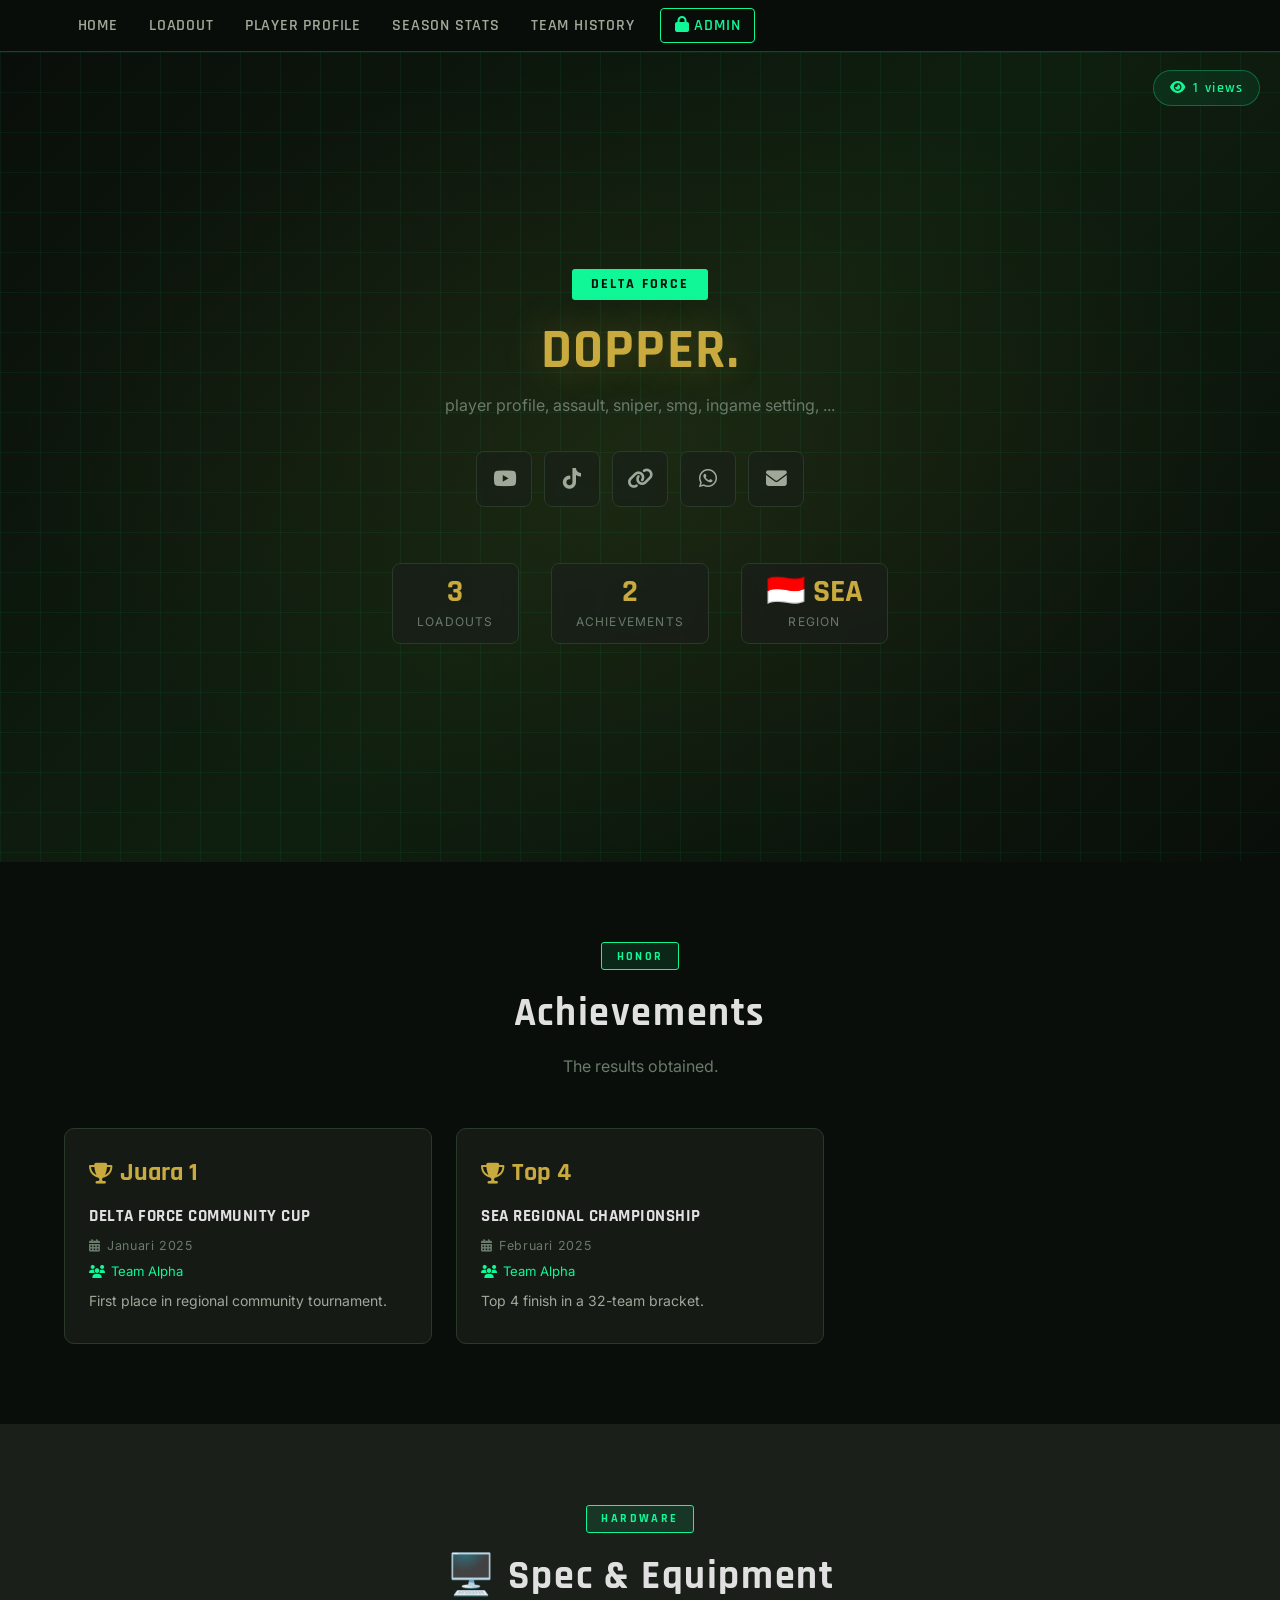
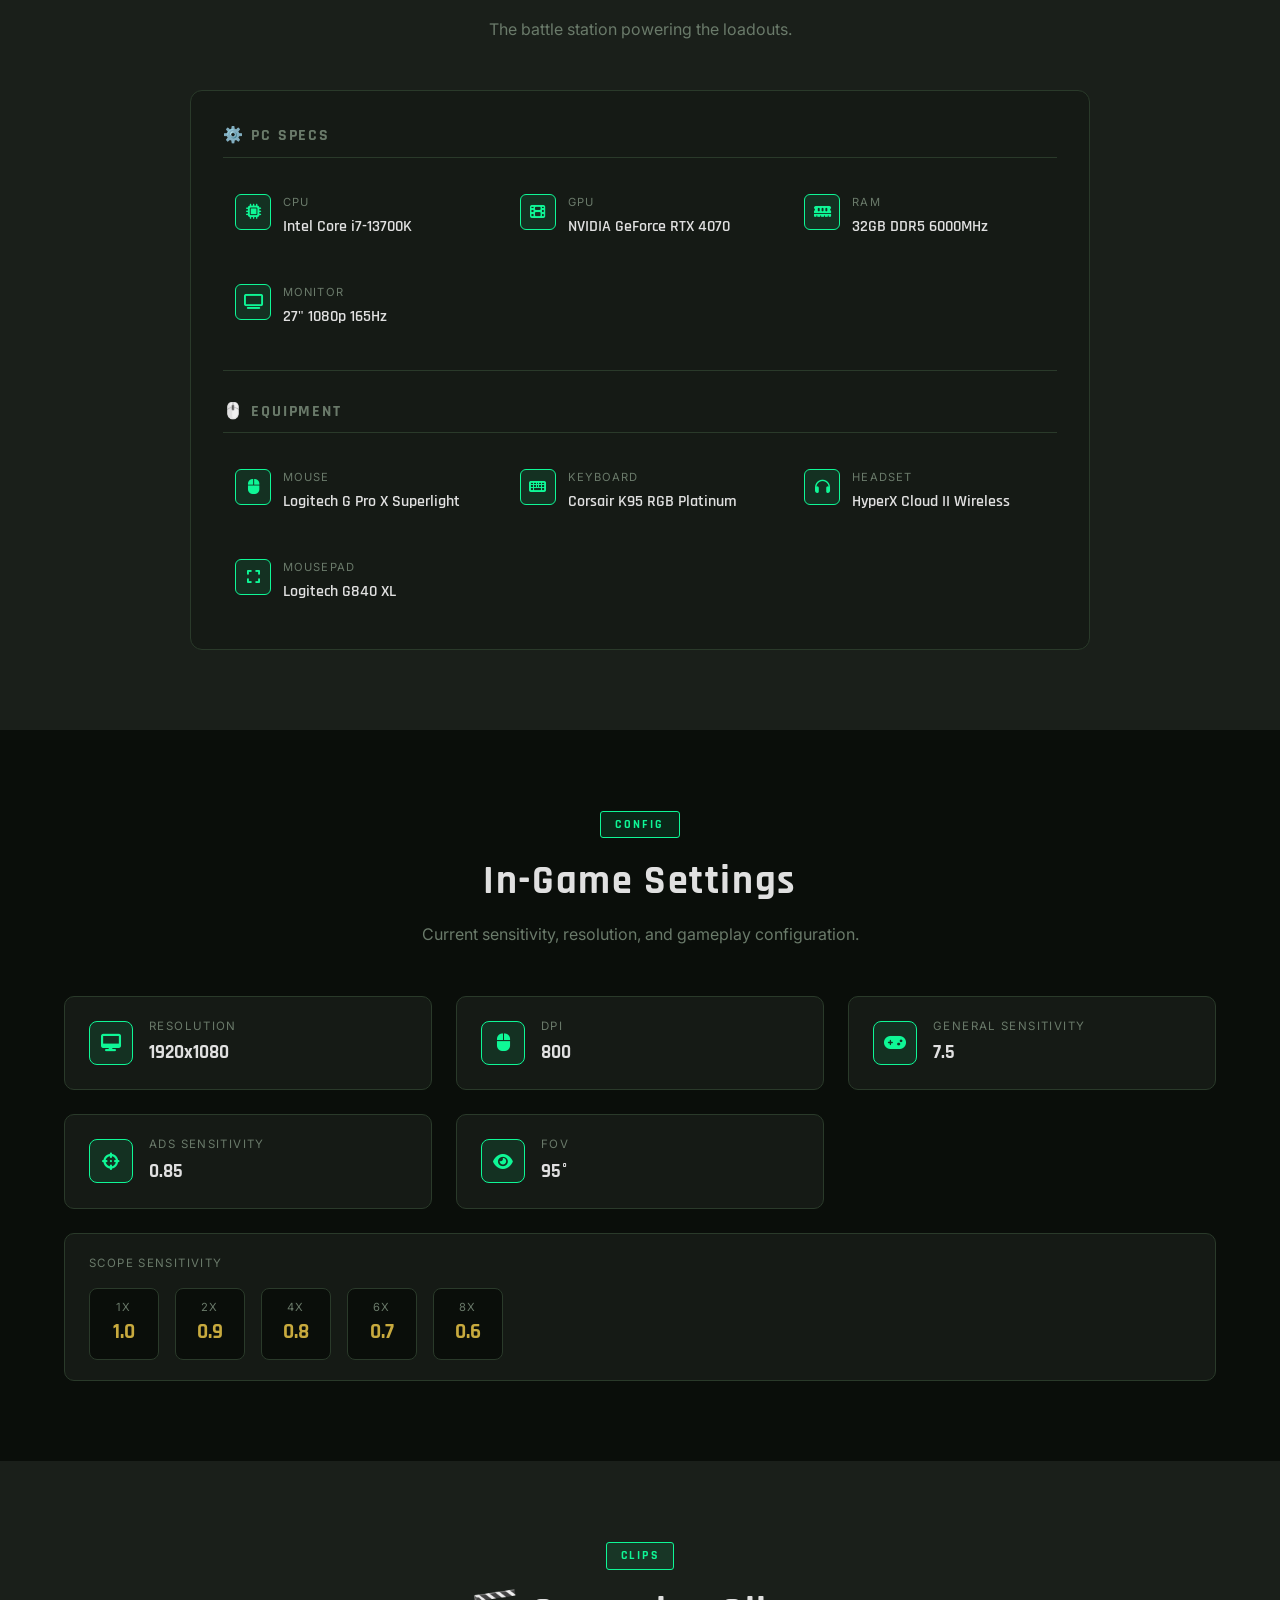
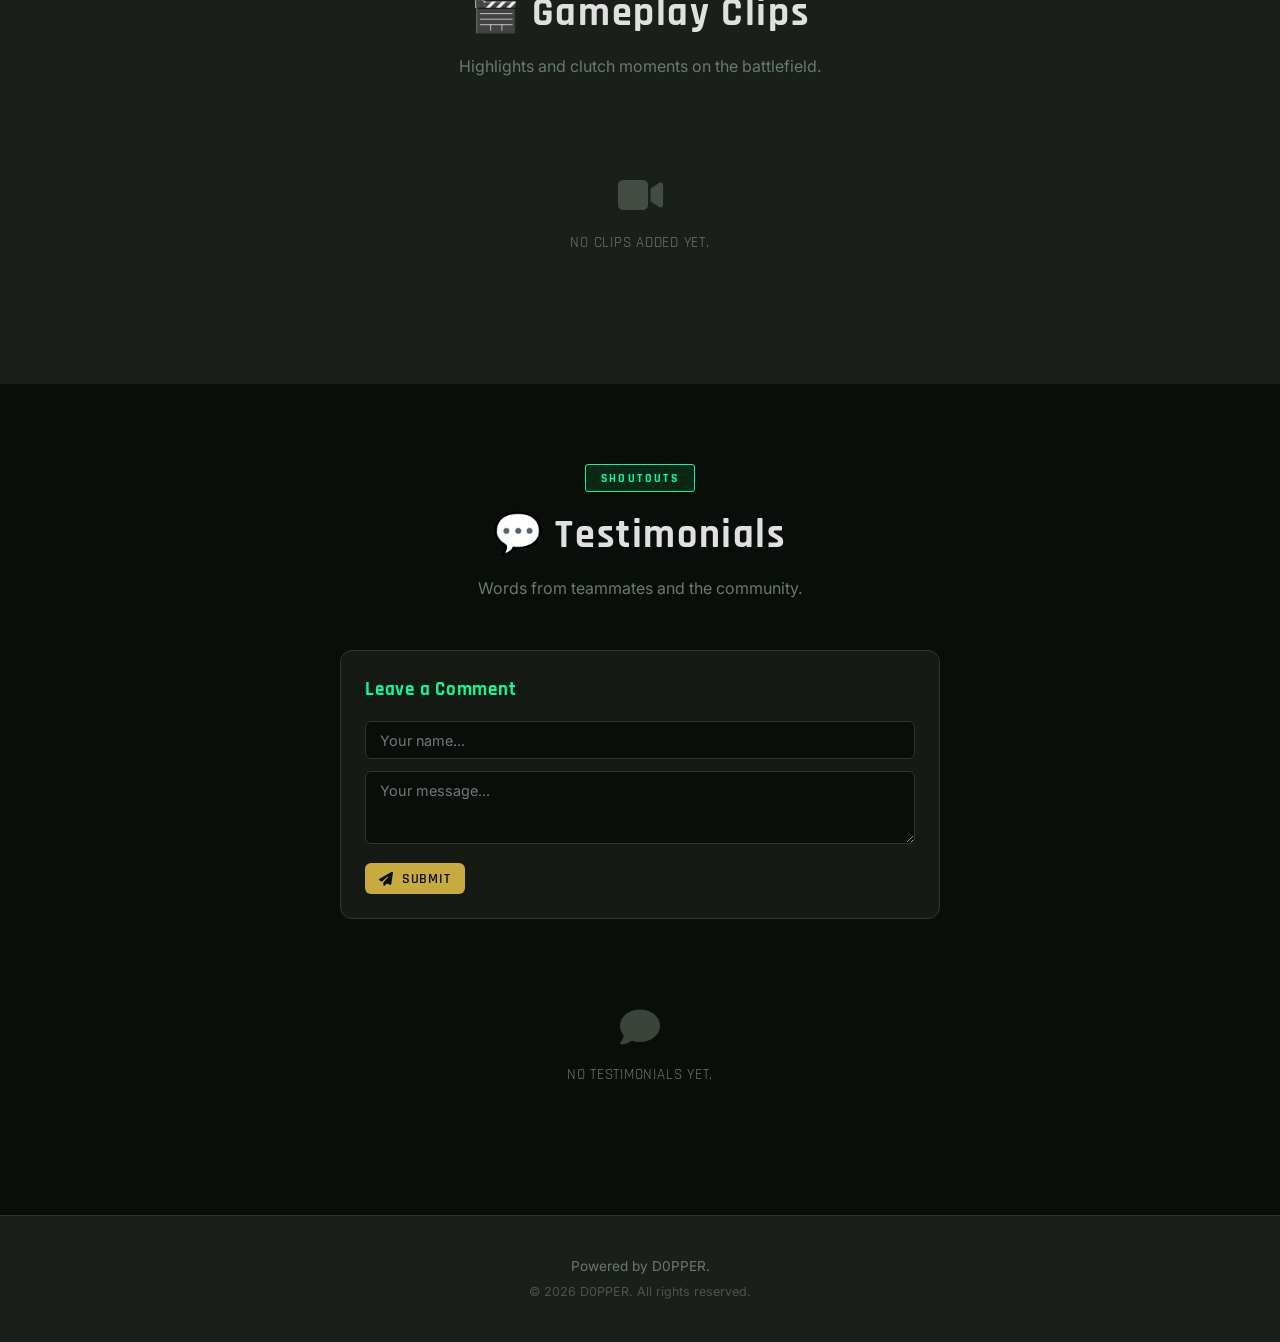
==== commit 76f1b9a6: "Change heroStats div class to hero-stats" ====
--- a/index.html
+++ b/index.html
@@ -47,7 +47,7 @@
         <!-- Filled by JS -->
       </div>
     </div>
-    <div id="heroStats">
+    <div class="hero-stats" id="heroStats">
       <!-- Filled by JS -->
     </div>
   </section>
